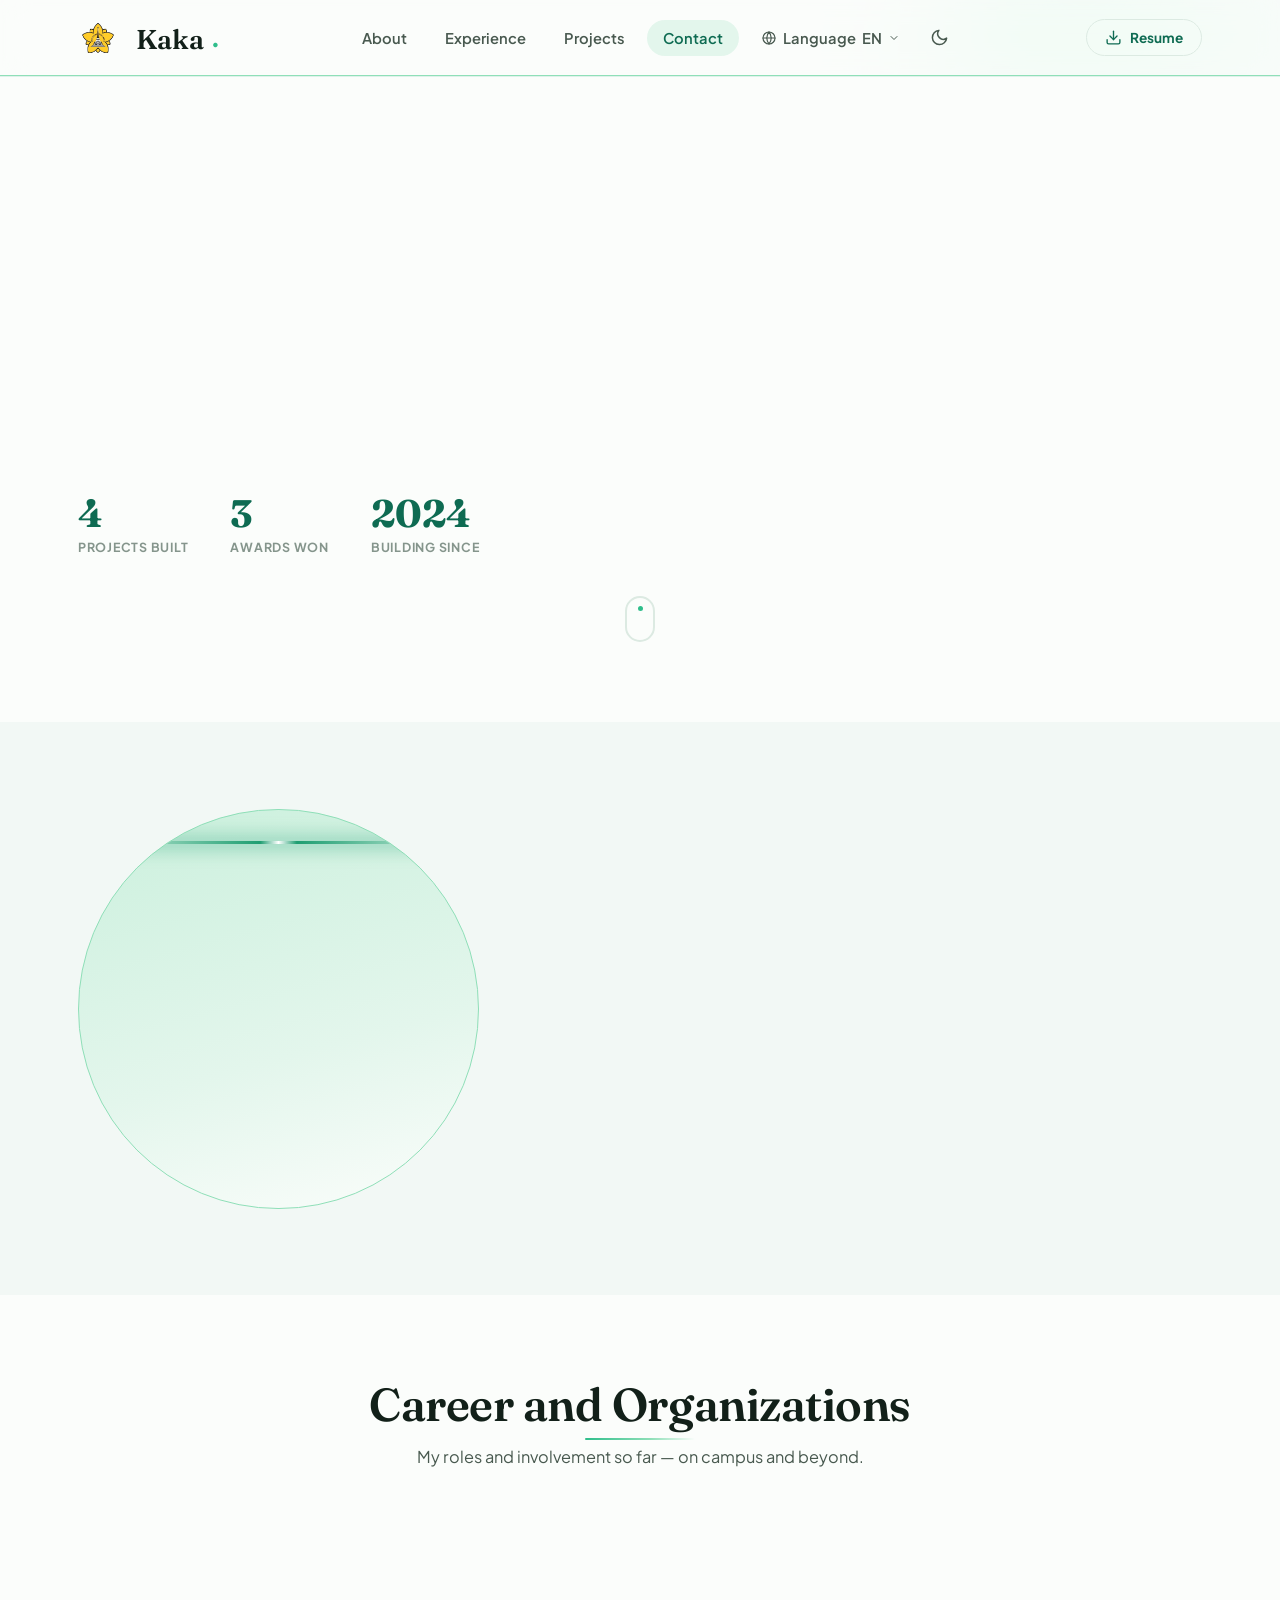
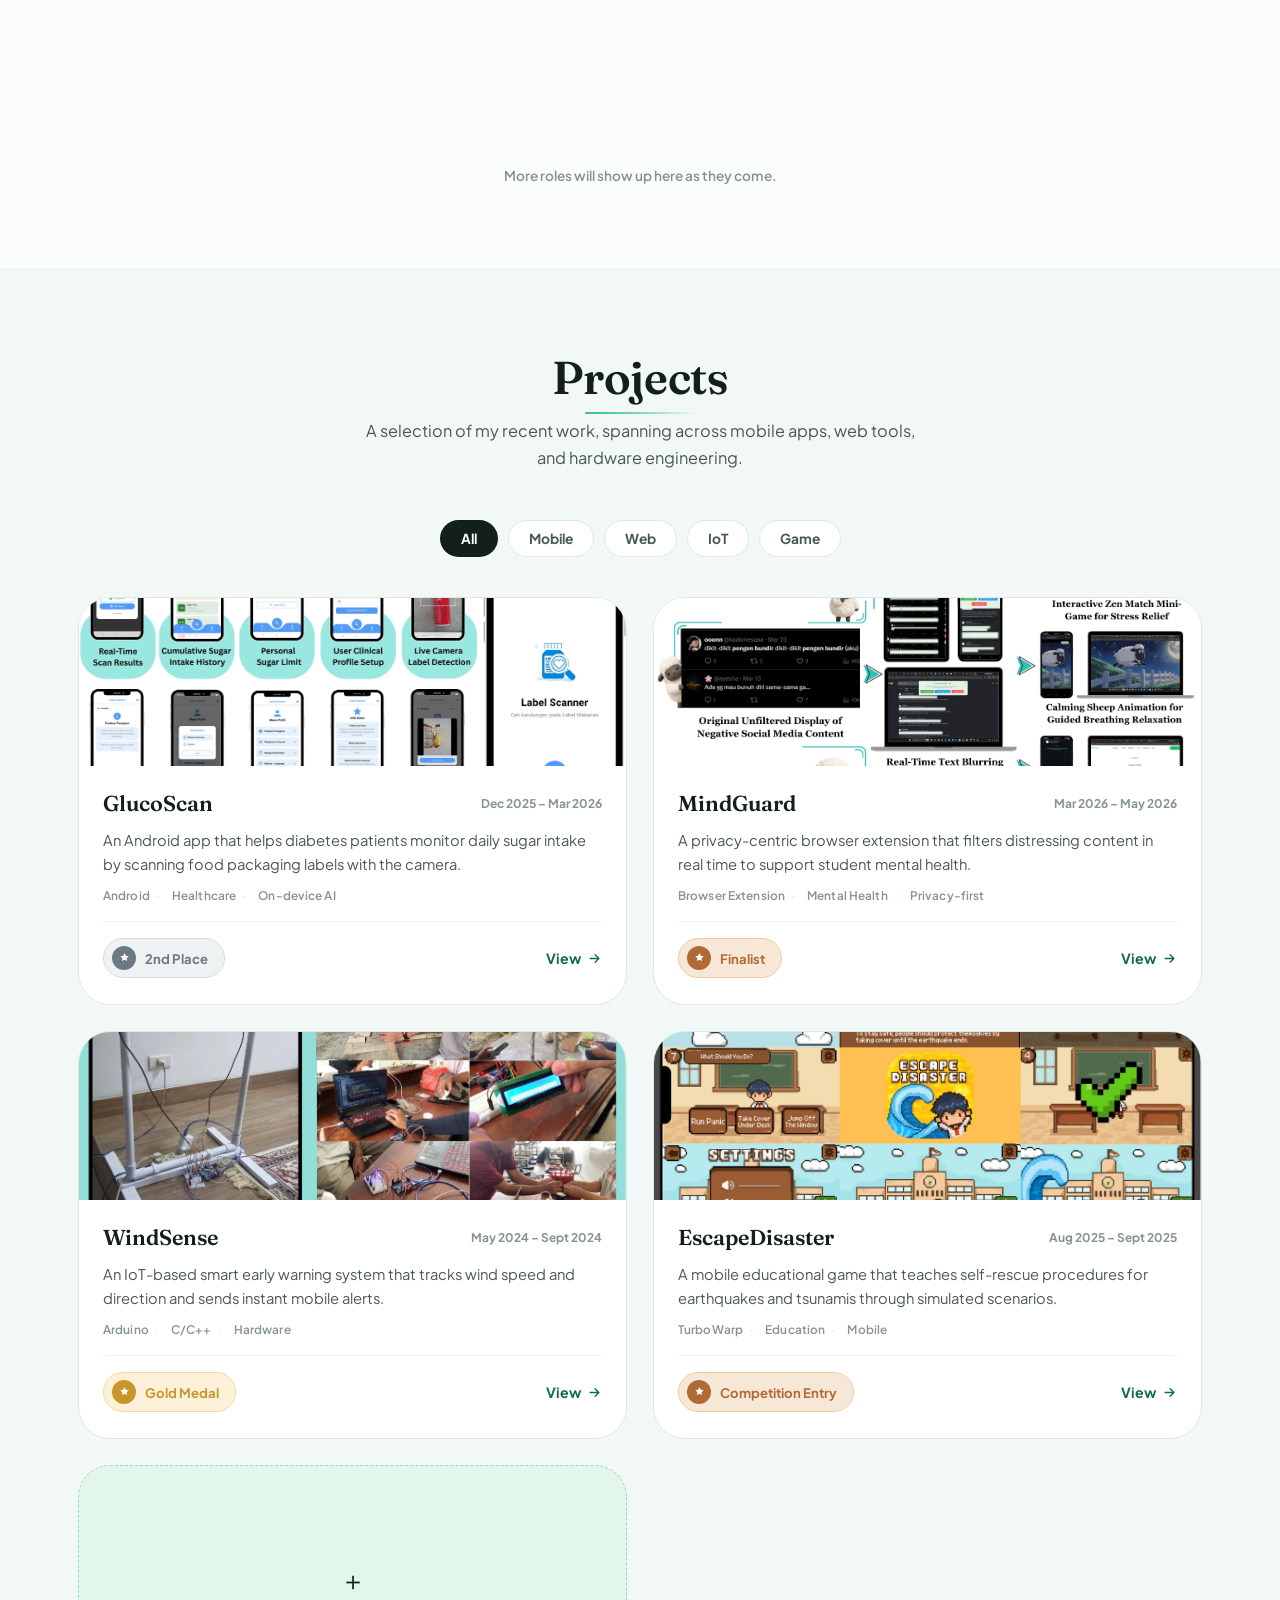
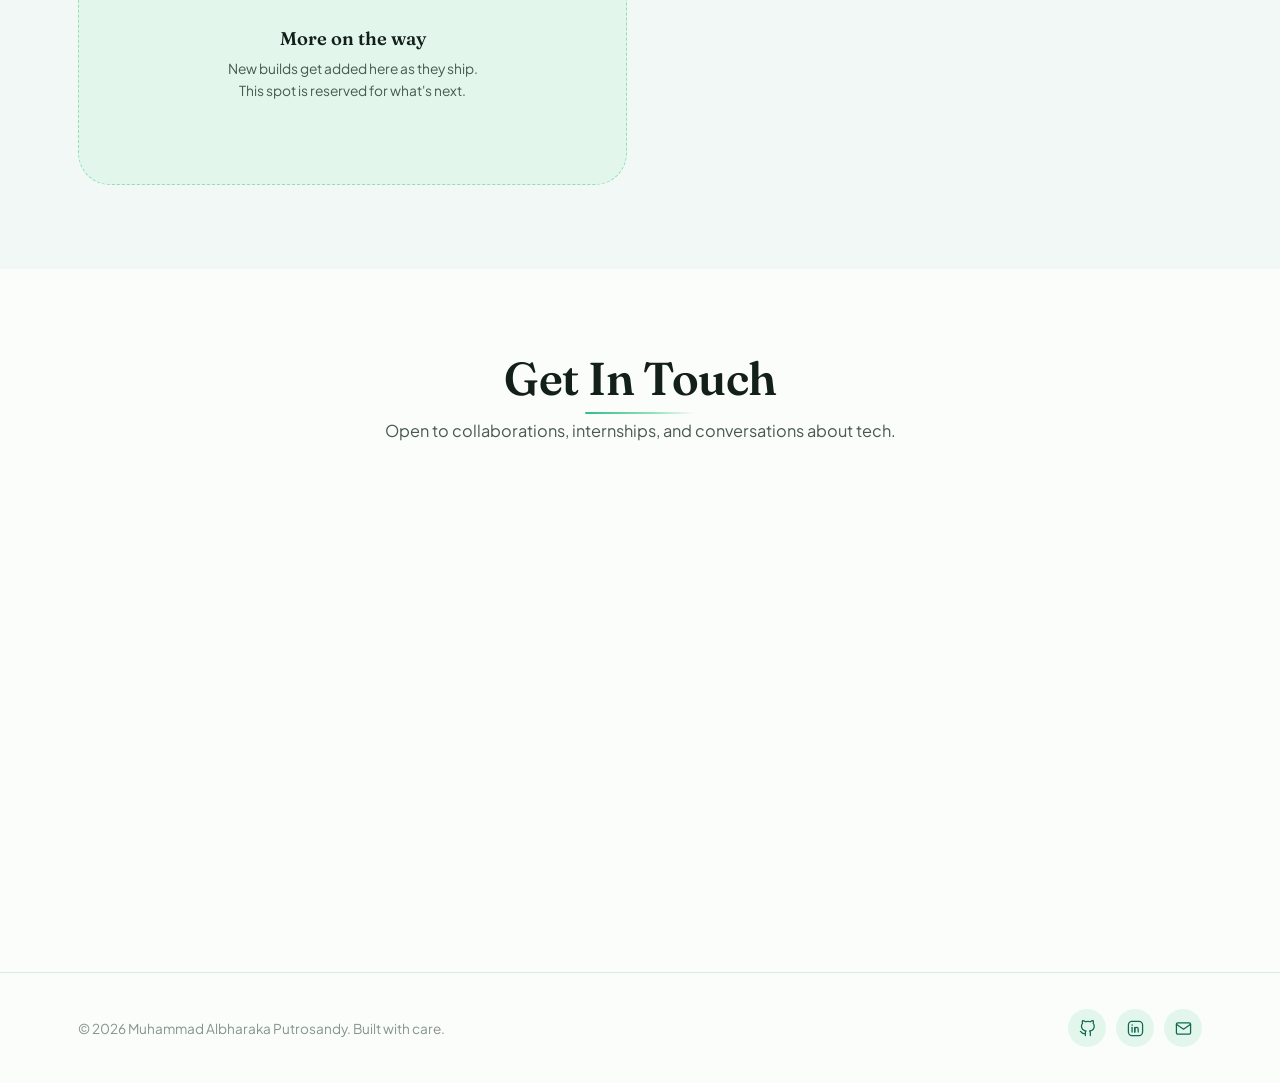
==== index.html @ 5c90602e "fix bug dark mode" ====
<!DOCTYPE html>
<html lang="en" class="no-js">
<head>
<meta charset="UTF-8" />
<meta name="viewport" content="width=device-width, initial-scale=1.0" />
<title>Muhammad Albharaka Putrosandy — Portfolio</title>
<meta name="description" content="Kaka — Computer Science student at Universitas Syiah Kuala building mobile, IoT, and web tools with real-world impact: GlucoScan, MindGuard, WindSense, and EscapeDisaster." />
<meta name="theme-color" content="#1E9E71" />
<script>try{if(localStorage.getItem("kaka-theme")==="dark")document.documentElement.setAttribute("data-theme","dark")}catch(e){}</script>
<script>
/* Preloader gate: runs before first paint. Skips the intro on repeat visits in
   the same tab session (add ?preloader to the URL to force it while testing),
   otherwise locks scrolling until the preloader leaves. */
(function () {
  var d = document.documentElement;
  try {
    if (sessionStorage.getItem("kaka-pl") && !/[?&]preloader/.test(location.search)) {
      d.classList.add("skip-preloader");
      return;
    }
  } catch (e) {}
  d.classList.add("is-loading");
  setTimeout(function () { d.classList.remove("is-loading"); }, 10000); /* failsafe */
})();
</script>
<link rel="icon" href="data:image/svg+xml,%3Csvg xmlns='http://www.w3.org/2000/svg' viewBox='0 0 100 100'%3E%3Crect width='100' height='100' rx='24' fill='%231E9E71'/%3E%3Ctext x='50' y='69' font-size='56' font-family='Georgia,serif' fill='white' text-anchor='middle'%3EK%3C/text%3E%3C/svg%3E" />

<link rel="preconnect" href="https://fonts.googleapis.com" />
<link rel="preconnect" href="https://fonts.gstatic.com" crossorigin />
<link href="https://fonts.googleapis.com/css2?family=Fraunces:ital,opsz,wght@0,9..144,400;0,9..144,500;0,9..144,600;0,9..144,700;1,9..144,400;1,9..144,500&family=Plus+Jakarta+Sans:ital,wght@0,400;0,500;0,600;0,700;0,800;1,500&display=swap" rel="stylesheet" />

<link rel="stylesheet" href="assets/css/style.css?v=7" />
<noscript><style>.preloader { display: none !important; }</style></noscript>
</head>
<body>
<!-- Preloader: hand-drawn envelope. It draws itself, then opens and slides the letter out once the page is ready. -->
<div class="preloader" id="preloader" role="status" aria-label="Loading">
  <div class="pl-bg"></div>
  <div class="pl-stage">
    <svg class="pl-svg" viewBox="0 0 240 216" aria-hidden="true">
      <g class="pl-bob">
        <!-- open flap, sits behind the letter -->
        <g class="pl-flap-open-wrap">
          <path class="pl-flap-open" d="M61 81 L120 33 L180 81.5 Z" />
        </g>

        <!-- the letter that slides out -->
        <g class="pl-letter">
          <path class="pl-paper" d="M77 92 L163 91.5 L164 156 L76 156.5 Z" />
          <rect class="pl-badge" x="84" y="99" width="19" height="19" rx="5" />
          <path class="pl-k" d="M90 103.5 L90.2 113.5 M96.5 103.2 L90.4 109 L96.8 114" />
          <path class="pl-line" d="M109 106 L152 105.4 M109 113 L141 112.6 M84 127 L154 126.4 M84 135 L148 135.6 M84 143 L128 142.6" />
        </g>

        <!-- front of the envelope + fold lines -->
        <path class="pl-front" pathLength="1" style="--t:0s; --d:.85s" d="M61 81 L180 81.5 L179 169 L120 170.5 L60 168.5 Z" />
        <path class="pl-fold" pathLength="1" d="M62 167 L120 112 L178 167" />

        <!-- closed flap, folds away when the envelope opens -->
        <g class="pl-flap-wrap">
          <path class="pl-flap" pathLength="1" style="--t:.35s; --d:.6s" d="M61 81 L120 128 L180 81.5 Z" />
        </g>
      </g>

      <!-- LOADING, drawn letter by letter -->
      <g class="pl-text pl-loading" transform="translate(0 186)">
        <path class="pl-g" pathLength="1" style="--i:0" transform="translate(60 0)"  d="M2 1 L1.5 19 L13 19.5" />
        <path class="pl-g" pathLength="1" style="--i:1" transform="translate(79 0)"  d="M7.5 1 C3 .5 1 5 1.2 10 C1.4 15 3.5 19.5 8 19.2 C12.5 19 13.5 14 13.2 9.5 C13 4.5 11 1.2 7.5 1" />
        <path class="pl-g" pathLength="1" style="--i:2" transform="translate(98 0)"  d="M1 19.5 L7.2 1 L13.5 19.2 M3.6 13 L11 12.6" />
        <path class="pl-g" pathLength="1" style="--i:3" transform="translate(118 0)" d="M2 1 L1.6 19.3 M2 1 C9 .5 13.5 4 13.2 10 C13 16 9 19.6 1.6 19.3" />
        <path class="pl-g" pathLength="1" style="--i:4" transform="translate(137 0)" d="M2 1.2 L1.8 19.4" />
        <path class="pl-g" pathLength="1" style="--i:5" transform="translate(146 0)" d="M1.5 19.5 L2 1 L12.5 19.2 L12.8 .8" />
        <path class="pl-g" pathLength="1" style="--i:6" transform="translate(165 0)" d="M12.5 4 C9 -.5 2 1 1.5 10 C1.2 17 6 20 10 19 C13 18.2 13.2 14 13 11 L7.5 11.5" />
      </g>

      <!-- HELLO! replaces it when the envelope opens -->
      <g class="pl-text pl-hello" transform="translate(0 186)">
        <path class="pl-g" pathLength="1" style="--i:0" transform="translate(70 0)"  d="M2 1 L1.6 19.5 M12.5 .8 L12.8 19.4 M1.8 10 L12.6 9.6" />
        <path class="pl-g" pathLength="1" style="--i:1" transform="translate(89 0)"  d="M12.5 1.2 L2 1.4 L1.8 19.2 L12.8 19.6 M2 10.2 L10 9.8" />
        <path class="pl-g" pathLength="1" style="--i:2" transform="translate(108 0)" d="M2 1 L1.5 19 L13 19.5" />
        <path class="pl-g" pathLength="1" style="--i:3" transform="translate(127 0)" d="M2 1 L1.5 19 L13 19.5" />
        <path class="pl-g" pathLength="1" style="--i:4" transform="translate(146 0)" d="M7.5 1 C3 .5 1 5 1.2 10 C1.4 15 3.5 19.5 8 19.2 C12.5 19 13.5 14 13.2 9.5 C13 4.5 11 1.2 7.5 1" />
        <path class="pl-g" pathLength="1" style="--i:5" transform="translate(165 0)" d="M2 1 L2 13 M2 18.2 L2.1 18.8" />
      </g>
    </svg>
  </div>
  <!-- exit: a mint curtain sweeps up over the screen, then lifts away to reveal the page -->
  <div class="pl-curtain"></div>
</div>

<div class="scroll-progress" id="scrollProgress"></div>
<div class="bg-blobs" aria-hidden="true"><span class="b1"></span><span class="b2"></span><span class="b3"></span></div>

<header class="navbar" id="navbar">
  <div class="container nav-inner">
  <a href="#hero" class="logo"><img src="assets/img/logo-usk.webp" alt="USK logo" class="usk-logo" /><span class="brand-text">Kaka</span><span class="dot">.</span></a>
    <nav class="nav-links" id="navLinks">
      <a href="#about" class="nav-link" data-i18n="nav.about">About</a>
      <a href="#experience" class="nav-link" data-i18n="nav.experience">Experience</a>
      <a href="#projects" class="nav-link" data-i18n="nav.projects">Projects</a>
      <a href="#contact" class="nav-link" data-i18n="nav.contact">Contact</a>
      <div class="nav-tools">
        <div class="lang-switcher" id="langSwitcher">
          <button type="button" class="nav-link lang-trigger" aria-haspopup="true" aria-expanded="false">
            <span class="lang-trigger-left">
              <svg class="lang-globe" viewBox="0 0 24 24" fill="none" stroke="currentColor" stroke-width="1.8" stroke-linecap="round" stroke-linejoin="round"><circle cx="12" cy="12" r="9"/><line x1="3" y1="12" x2="21" y2="12"/><path d="M12 3a14 14 0 0 1 0 18 14 14 0 0 1 0-18z"/></svg>
              <span data-i18n="nav.language">Language</span>
            </span>
            <span class="lang-trigger-right">
              <span class="lang-current-label">EN</span>
              <svg class="lang-caret" viewBox="0 0 24 24" fill="none" stroke="currentColor" stroke-width="2" stroke-linecap="round" stroke-linejoin="round"><polyline points="6,9 12,15 18,9"/></svg>
            </span>
          </button>
          <div class="lang-dropdown" id="langDropdown" role="menu">
            <button type="button" class="lang-option is-active" data-lang="en" role="menuitem"><span class="flag">🇬🇧</span><span>English</span><svg class="check" viewBox="0 0 24 24" fill="none" stroke="currentColor" stroke-width="2.4" stroke-linecap="round" stroke-linejoin="round"><polyline points="20,6 9,17 4,12"/></svg></button>
            <button type="button" class="lang-option" data-lang="id" role="menuitem"><span class="flag">🇮🇩</span><span>Bahasa Indonesia</span><svg class="check" viewBox="0 0 24 24" fill="none" stroke="currentColor" stroke-width="2.4" stroke-linecap="round" stroke-linejoin="round"><polyline points="20,6 9,17 4,12"/></svg></button>
            <button type="button" class="lang-option" data-lang="zh" role="menuitem"><span class="flag">🇨🇳</span><span>中文</span><svg class="check" viewBox="0 0 24 24" fill="none" stroke="currentColor" stroke-width="2.4" stroke-linecap="round" stroke-linejoin="round"><polyline points="20,6 9,17 4,12"/></svg></button>
            <button type="button" class="lang-option" data-lang="tl" role="menuitem"><span class="flag">🇵🇭</span><span>Tagalog</span><svg class="check" viewBox="0 0 24 24" fill="none" stroke="currentColor" stroke-width="2.4" stroke-linecap="round" stroke-linejoin="round"><polyline points="20,6 9,17 4,12"/></svg></button>
          </div>
        </div>
        <button type="button" class="theme-toggle" id="themeToggle" aria-label="Switch to night mode" title="Switch to night mode">
          <svg class="icon-moon" viewBox="0 0 24 24" fill="none" stroke="currentColor" stroke-width="1.9" stroke-linecap="round" stroke-linejoin="round" aria-hidden="true"><path d="M21 12.8A9 9 0 1 1 11.2 3a7 7 0 0 0 9.8 9.8z"/></svg>
          <svg class="icon-sun" viewBox="0 0 24 24" fill="none" stroke="currentColor" stroke-width="1.9" stroke-linecap="round" stroke-linejoin="round" aria-hidden="true"><circle cx="12" cy="12" r="4.2"/><path d="M12 2.6v2.2M12 19.2v2.2M2.6 12h2.2M19.2 12h2.2M5.35 5.35l1.55 1.55M17.1 17.1l1.55 1.55M18.65 5.35 17.1 6.9M6.9 17.1l-1.55 1.55"/></svg>
        </button>
      </div>
      <a href="assets/cv/CV-Muhammad-Albharaka-Putrosandy.pdf" class="btn btn-outline btn-sm nav-resume-mobile" target="_blank" rel="noopener">
        <svg viewBox="0 0 24 24" fill="none" stroke="currentColor" stroke-width="1.9" stroke-linecap="round" stroke-linejoin="round"><path d="M21 15v4a2 2 0 0 1-2 2H5a2 2 0 0 1-2-2v-4"/><polyline points="7,10 12,15 17,10"/><line x1="12" y1="15" x2="12" y2="3"/></svg>
        <span data-i18n="nav.resume">Resume</span>
      </a>
    </nav>
    <div class="nav-actions">
      <a href="assets/cv/CV-Muhammad-Albharaka-Putrosandy.pdf" class="btn btn-outline btn-sm" target="_blank" rel="noopener">
        <svg viewBox="0 0 24 24" fill="none" stroke="currentColor" stroke-width="1.9" stroke-linecap="round" stroke-linejoin="round"><path d="M21 15v4a2 2 0 0 1-2 2H5a2 2 0 0 1-2-2v-4"/><polyline points="7,10 12,15 17,10"/><line x1="12" y1="15" x2="12" y2="3"/></svg>
        <span data-i18n="nav.resume">Resume</span>
      </a>
      <button class="nav-toggle" id="navToggle" aria-label="Toggle menu" aria-expanded="false">
        <span></span><span></span><span></span>
      </button>
    </div>
  </div>
</header>

<main>

  <!-- ============================= HERO ============================= -->
  <section class="hero" id="hero">
    <div class="container hero-inner">
      <div class="hero-text">
        <h1 data-i18n-html="hero.title_html">Hello, I am <span class="highlight">Kaka</span></h1>
        <p class="hero-quote" data-i18n-html="hero.quote_html"><strong>“Every expert was once a beginner.”</strong> This is my journey as a tech developer striving to craft meaningful and impactful digital solutions.</p>
        <div class="hero-actions">
          <a href="#projects" class="btn btn-primary" data-i18n="hero.btnWork">See My Work</a>
          <a href="#contact" class="btn btn-ghost" data-i18n="hero.btnContact">Get in Touch</a>
        </div>
        <div class="hero-stats">
          <div class="stat"><span class="stat-num" id="statProjects" data-count="4">0</span><span class="stat-label" data-i18n="hero.statProjects">Projects Built</span></div>
          <div class="stat"><span class="stat-num" id="statAwards" data-count="3">0</span><span class="stat-label" data-i18n="hero.statAwards">Awards Won</span></div>
          <div class="stat"><span class="stat-num" data-count="2024">0</span><span class="stat-label" data-i18n="hero.statBuilding">Building Since</span></div>
        </div>
      </div>
      <div class="hero-visual">
        <div class="hero-ring" aria-hidden="true"></div>
        <div class="profile-frame scan-frame">
          <img class="scan-image" src="assets/img/main-photo.webp" alt="Portrait of Muhammad Albharaka Putrosandy" loading="eager" />
        </div>
        <div class="hero-badge" data-i18n="hero.badge">🎓&nbsp; CS Student · Universitas Syiah Kuala</div>

        <!--
          One floating stack card. Decorative (aria-hidden) and language
          neutral, so there is nothing here to translate. The chips mirror
          what the project write-ups actually say was used: Vanilla JS
          (MindGuard), Kotlin + Jetpack Compose (GlucoScan), C/C++ on
          Arduino (WindSense).
        -->
        <div class="hero-artifacts" aria-hidden="true">
          <figure class="artifact artifact--stack" data-depth="2.2">
            <span class="artifact-label">Tech Stack</span>
            <div class="artifact-chips">
              <span class="artifact-chip">JavaScript</span>
              <span class="artifact-chip">Kotlin</span>
              <span class="artifact-chip">Compose</span>
              <span class="artifact-chip">C/C++</span>
              <span class="artifact-chip">Arduino</span>
            </div>
          </figure>
        </div>
      </div>
    </div>
    <button class="scroll-cue" id="scrollCueBtn" aria-label="Scroll to About section" onclick="document.getElementById('about').scrollIntoView({behavior:'smooth'})">
      <span></span>
    </button>
  </section>

  <!-- ============================= ABOUT ============================= -->
  <section class="about section-pad" id="about">
    <div class="container about-inner">
      <div class="about-visual">
        <div class="blob-deco" aria-hidden="true"></div>
        <div class="scan-frame">
          <img class="scan-image" src="assets/img/second.webp" alt="Illustration for About section" loading="lazy" />
        </div>
      </div>
      <div class="about-text reveal">
        <h2 class="section-title" style="margin-bottom:22px;" data-i18n="about.title">About Kaka</h2>
        <p class="lead" data-i18n="about.lead">I am a Computer Science student at Universitas Syiah Kuala, driven to develop tools that serve a clear purpose. I thrive on building functional, efficient solutions to tackle real-world challenges. Every expert was once a beginner, and I'm dedicated to continuously learning and engineering technology that creates meaningful impact.</p>
        <div class="about-facts">
          <div class="fact">
            <strong data-i18n="about.factEducation">🎓 Education</strong>
            <span data-i18n="about.factEducationValue">Computer Science, Universitas Syiah Kuala</span>
          </div>
          <div class="fact">
            <strong data-i18n="about.factBased">📍 Based in</strong>
            <span data-i18n="about.factBasedValue">Banda Aceh, Indonesia</span>
          </div>
          <div class="fact">
            <strong data-i18n="about.factFocus">💡 Focus areas</strong>
            <span data-i18n="about.factFocusValue">Mobile Apps · IoT · Human-centered Tech</span>
          </div>
          <div class="fact">
            <strong data-i18n="about.factGpa">📊 GPA</strong>
            <span>3.95 / 4.00</span>
          </div>
        </div>
      </div>
    </div>
  </section>

  <!-- ============================= EXPERIENCE ============================= -->
  <section class="experience section-pad" id="experience">
    <div class="container">
      <div class="section-head" style="text-align:center;">
        <h2 class="section-title center" data-i18n="experience.title">Career and Organizations</h2>
        <p class="section-sub center" data-i18n="experience.subtitle">My roles and involvement so far - on campus and beyond.</p>
      </div>

      <div class="experience-list">
        <div class="experience-row reveal">
          <div class="org-logo" title="BEM MIPA — Social and Humanity Division">
            <img src="assets/img/bem.webp" alt="BEM MIPA logo" width="64" height="64" class="reveal from-left" />
          </div>
          <div class="org-details">
            <div class="org-top">
              <h4><span data-i18n="experience.bemRole">Student Executive Board MIPA</span> <span class="org-div" data-i18n="experience.bemDiv">— Social affair Division</span></h4>
              <span class="pill pill-outline">2025 – Present</span>
            </div>
            <p class="org-org">Universitas Syiah Kuala</p>
          </div>
        </div>
        <div class="experience-row reveal">
          <div class="org-logo" title="Informatics Student Association">
            <img src="assets/img/himpunan-infor.webp" alt="Informatics Student Association logo" width="48" height="48" class="reveal from-left" />
          </div>
          <div class="org-details">
            <div class="org-top">
              <h4><span data-i18n="experience.himaRole">Informatics Student Association</span> <span class="org-div" data-i18n="experience.himaDiv">— Member</span></h4>
              <span class="pill pill-outline">2026 – Present</span>
            </div>
            <p class="org-org">Universitas Syiah Kuala</p>
          </div>
        </div>
      </div>

      <p class="experience-note" data-i18n="experience.note">More roles will show up here as they come.</p>

      <!--
        Add another role by duplicating the block below inside .experience-list:

        <div class="experience-row reveal">
          <div class="org-logo" title="Add organization logo here">
            <svg viewBox="0 0 24 24" fill="none" stroke="currentColor" stroke-width="1.6" stroke-linecap="round" stroke-linejoin="round"><path d="M3 21h18M5 21V7l7-4 7 4v14M9 9h1M9 13h1M14 9h1M14 13h1"/></svg>
          </div>
          <div class="org-details">
            <div class="org-top">
              <h4>Org Name <span class="org-div">— Role / Division</span></h4>
              <span class="pill pill-outline">Month Year – Month Year</span>
            </div>
            <p class="org-org">Company / Institution</p>
          </div>
        </div>
      -->
    </div>
  </section>

  <!-- ============================= PROJECTS ============================= -->
  <section class="projects section-pad" id="projects">
    <div class="container">
      <div class="section-head" style="text-align:center;">
        <h2 class="section-title center" data-i18n="projects.title">Projects</h2>
        <p class="section-sub center" data-i18n="projects.subtitle">A selection of my recent work, spanning across mobile apps, web tools, and hardware engineering.</p>
      </div>

      <div class="project-filters" id="projectFilters"></div>
      <div class="project-grid" id="projectGrid">
        <!-- rendered by assets/js/main.js using assets/js/projects-data.js -->
      </div>
    </div>
  </section>

  <!-- ============================= CONTACT ============================= -->
  <section class="contact section-pad" id="contact">
    <div class="container contact-inner">
      <div class="section-head" style="text-align:center;">
        <h2 class="section-title center" data-i18n="contact.title">Get In Touch</h2>
        <p class="section-sub center" data-i18n="contact.subtitle">Open to collaborations, internships, and conversations about tech.</p>
      </div>

      <div class="contact-grid">
        <div class="contact-card contact-card--email">
          <span class="contact-icon">
            <svg viewBox="0 0 24 24" fill="none" stroke="currentColor" stroke-width="1.8" stroke-linecap="round" stroke-linejoin="round"><path d="M4 4h16c1.1 0 2 .9 2 2v12c0 1.1-.9 2-2 2H4c-1.1 0-2-.9-2-2V6c0-1.1.9-2 2-2z"/><polyline points="22,6 12,13 2,6"/></svg>
          </span>
          <strong data-i18n="contact.emailLabel">Email</strong>
          <span>m.kakasandy@gmail.com</span>
          <div class="contact-card-actions">
            <a href="mailto:m.kakasandy@gmail.com" class="mini-link" data-i18n="contact.send">Send</a>
            <button type="button" class="copy-chip" data-copy="m.kakasandy@gmail.com" data-i18n="contact.copy">Copy</button>
          </div>
        </div>

        <a class="contact-card" href="https://linkedin.com/in/muhammad-albharaka-putrosandy" target="_blank" rel="noopener">
          <span class="contact-icon">
            <svg viewBox="0 0 24 24" fill="none">
              <rect x="2" y="2" width="20" height="20" rx="5" stroke="currentColor" stroke-width="1.8"/>
              <circle cx="7.2" cy="7" r="1.15" fill="currentColor"/>
              <line x1="7.2" y1="10.3" x2="7.2" y2="17" stroke="currentColor" stroke-width="1.8" stroke-linecap="round"/>
              <path d="M11 17v-4.3c0-1.5 1-2.4 2.4-2.4s2.4.9 2.4 2.4V17" stroke="currentColor" stroke-width="1.8" stroke-linecap="round"/>
              <line x1="11" y1="10.3" x2="11" y2="17" stroke="currentColor" stroke-width="1.8" stroke-linecap="round"/>
            </svg>
          </span>
          <strong data-i18n="contact.linkedinLabel">LinkedIn</strong>
          <span>muhammad-albharaka-putrosandy</span>
        </a>

        <a class="contact-card" href="https://github.com/K2Sandy" target="_blank" rel="noopener">
          <span class="contact-icon">
            <svg viewBox="0 0 24 24" fill="none" stroke="currentColor" stroke-width="1.8" stroke-linecap="round" stroke-linejoin="round"><path d="M9 19c-5 1.5-5-2.5-7-3m14 6v-3.87a3.37 3.37 0 0 0-.94-2.61c3.14-.35 6.44-1.54 6.44-7A5.44 5.44 0 0 0 20 4.77 5.07 5.07 0 0 0 19.91 1S18.73.65 16 2.48a13.38 13.38 0 0 0-7 0C6.27.65 5.09 1 5.09 1A5.07 5.07 0 0 0 5 4.77a5.44 5.44 0 0 0-1.5 3.78c0 5.42 3.3 6.61 6.44 7A3.37 3.37 0 0 0 9 18.13V22"/></svg>
          </span>
          <strong data-i18n="contact.githubLabel">GitHub</strong>
          <span>github.com/K2Sandy</span>
        </a>

        <a class="contact-card" href="https://wa.me/628116812397" target="_blank" rel="noopener">
          <span class="contact-icon">
            <svg viewBox="0 0 24 24" fill="none" stroke="currentColor" stroke-width="1.8" stroke-linecap="round" stroke-linejoin="round"><path d="M22 16.92v3a2 2 0 0 1-2.18 2 19.79 19.79 0 0 1-8.63-3.07 19.5 19.5 0 0 1-6-6 19.79 19.79 0 0 1-3.07-8.67A2 2 0 0 1 4.11 2h3a2 2 0 0 1 2 1.72c.13.96.36 1.9.7 2.81a2 2 0 0 1-.45 2.11L8.09 9.91a16 16 0 0 0 6 6l1.27-1.27a2 2 0 0 1 2.11-.45c.91.34 1.85.57 2.81.7A2 2 0 0 1 22 16.92z"/></svg>
          </span>
          <strong data-i18n="contact.whatsappLabel">WhatsApp</strong>
          <span>+62 811 6812 397</span>
        </a>
      </div>

      <div class="cv-cta reveal">
        <div class="cv-cta-text">
          <h3 data-i18n="contact.cvTitle">Want the full picture?</h3>
          <p data-i18n="contact.cvText">Download my CV for education, skills, and a complete project history.</p>
        </div>
        <a href="assets/cv/CV-Muhammad-Albharaka-Putrosandy.pdf" class="btn btn-primary btn-lg" target="_blank" rel="noopener">
          <svg viewBox="0 0 24 24" fill="none" stroke="currentColor" stroke-width="1.9" stroke-linecap="round" stroke-linejoin="round"><path d="M21 15v4a2 2 0 0 1-2 2H5a2 2 0 0 1-2-2v-4"/><polyline points="7,10 12,15 17,10"/><line x1="12" y1="15" x2="12" y2="3"/></svg>
          <span data-i18n="contact.downloadCv">Download CV</span>
        </a>
      </div>
    </div>
  </section>

</main>

<footer class="site-footer">
  <div class="container footer-inner">
    <p>© <span id="year">2026</span> Muhammad Albharaka Putrosandy. <span data-i18n="footer.builtWith">Built with care.</span></p>
    <div class="footer-links">
      <a href="https://github.com/K2Sandy" target="_blank" rel="noopener" aria-label="GitHub">
        <svg viewBox="0 0 24 24" fill="none" stroke="currentColor" stroke-width="1.8" stroke-linecap="round" stroke-linejoin="round"><path d="M9 19c-5 1.5-5-2.5-7-3m14 6v-3.87a3.37 3.37 0 0 0-.94-2.61c3.14-.35 6.44-1.54 6.44-7A5.44 5.44 0 0 0 20 4.77 5.07 5.07 0 0 0 19.91 1S18.73.65 16 2.48a13.38 13.38 0 0 0-7 0C6.27.65 5.09 1 5.09 1A5.07 5.07 0 0 0 5 4.77a5.44 5.44 0 0 0-1.5 3.78c0 5.42 3.3 6.61 6.44 7A3.37 3.37 0 0 0 9 18.13V22"/></svg>
      </a>
      <a href="https://linkedin.com/in/muhammad-albharaka-putrosandy" target="_blank" rel="noopener" aria-label="LinkedIn">
        <svg viewBox="0 0 24 24" fill="none">
          <rect x="2" y="2" width="20" height="20" rx="5" stroke="currentColor" stroke-width="1.8"/>
          <circle cx="7.2" cy="7" r="1.15" fill="currentColor"/>
          <line x1="7.2" y1="10.3" x2="7.2" y2="17" stroke="currentColor" stroke-width="1.8" stroke-linecap="round"/>
          <path d="M11 17v-4.3c0-1.5 1-2.4 2.4-2.4s2.4.9 2.4 2.4V17" stroke="currentColor" stroke-width="1.8" stroke-linecap="round"/>
          <line x1="11" y1="10.3" x2="11" y2="17" stroke="currentColor" stroke-width="1.8" stroke-linecap="round"/>
        </svg>
      </a>
      <a href="mailto:m.kakasandy@gmail.com" aria-label="Email">
        <svg viewBox="0 0 24 24" fill="none" stroke="currentColor" stroke-width="1.8" stroke-linecap="round" stroke-linejoin="round"><path d="M4 4h16c1.1 0 2 .9 2 2v12c0 1.1-.9 2-2 2H4c-1.1 0-2-.9-2-2V6c0-1.1.9-2 2-2z"/><polyline points="22,6 12,13 2,6"/></svg>
      </a>
    </div>
  </div>
</footer>

<button class="back-to-top" id="backToTop" aria-label="Back to top">
  <svg viewBox="0 0 24 24" fill="none" stroke="currentColor" stroke-width="2.2" stroke-linecap="round" stroke-linejoin="round"><line x1="12" y1="19" x2="12" y2="5"/><polyline points="5,12 12,5 19,12"/></svg>
</button>

<script src="assets/js/projects-data.js?v=2"></script>
<script src="assets/js/i18n.js?v=3"></script>
<script src="assets/js/main.js?v=6"></script>
</body>
</html>
---- assets/css/style.css ----
/* =========================================================================
   KAKA — PORTFOLIO
   Design system: "Scan" — a nod to the label/content-scanning theme that
   runs through Kaka's own projects (GlucoScan, MindGuard). A thin light
   sweep animates through circular frames and card headers as the one
   signature motif; everything else stays quiet and disciplined.
   ========================================================================= */

/* ---------- Tokens ---------- */
:root {
  /* Color */
  --paper: #FBFDFB;
  --paper-dim: #F2F8F5;
  --mint-mist: #E3F6EC;
  --mint-100: #CBF0DD;
  --mint-300: #8FDFB8;
  --mint-500: #2FBE8B;
  --mint-600: #1E9E71;
  --teal-deep: #0E6B52;
  --teal-deep-2: var(--mint-600);
  --marquee-contrast: rgba(255,255,250,0.06);
  --ink: #122019;
  --ink-soft: #48594F;
  --ink-faint: #85958C;
  --line: #DCEAE2;
  --line-soft: #EAF3EE;
  --white: #FFFFFF;

  --gold: #C8952B;
  --gold-bg: #FCF1D8;
  --gold-border: #EFD9A0;
  --silver: #6B7A82;
  --silver-bg: #EEF2F3;
  --silver-border: #D3DBDE;
  --bronze: #B06A34;
  --bronze-bg: #F7E7D6;
  --bronze-border: #EBCBA4;

  /* Type */
  --font-display: 'Fraunces', Georgia, 'Times New Roman', serif;
  --font-body: 'Plus Jakarta Sans', -apple-system, BlinkMacSystemFont, 'Segoe UI', sans-serif;
  /* system monospace only — the code artifacts must not cost a font request */
  --font-mono: ui-monospace, SFMono-Regular, 'SF Mono', Menlo, Consolas, 'Liberation Mono', monospace;

  /* Shape */
  --radius-sm: 10px;
  --radius-md: 20px;
  --radius-lg: 32px;
  --radius-full: 999px;
  /* Nesting ladder: an inner corner always steps DOWN from its container
     (card 32 -> media 20). A square corner inside a rounded parent is the
     one thing this system never does. */
  --radius-media: 20px;

  /* Surface ladder: alternating bands carry the section rhythm, so the
     page reads as zones rather than one flat sheet. */
  --surface-0: var(--paper);
  --surface-1: var(--paper-dim);

  /* Shadow */
  --shadow-sm: 0 2px 10px rgba(18, 32, 25, 0.06);
  --shadow-md: 0 10px 28px rgba(18, 32, 25, 0.09);
  --shadow-lg: 0 24px 56px rgba(18, 32, 25, 0.14);

  /* Role tokens: let the night theme change meaning without touching every rule.
     --white is "card surface"; --on-accent is "text/icons sitting on a green or colored fill". */
  --on-accent: #FFFFFF;
  --accent-text: var(--teal-deep);   /* green text on a surface */
  --inverse-bg: var(--ink);          /* active filter chip, toast */
  --inverse-text: #FFFFFF;
  --navbar-bg: rgba(251, 253, 251, 0.7);
  --sheen: rgba(255, 255, 255, 0.75);

  /* Motion */
  --ease: cubic-bezier(.22, .68, .1, 1);
  --dur-sm: .25s;
  --dur-md: .5s;

  --nav-h: 76px;
}

/* ---------- Night mode (green, never grey) ----------
   Light is the default. Dark only turns on when data-theme="dark" is set on <html>
   (by the toggle in the navbar; the choice is saved in localStorage as "kaka-theme"). */
:root[data-theme="dark"] {
  color-scheme: dark;

  --paper: #0A1410;
  --paper-dim: #0E1B15;
  --mint-mist: #13271E;
  --mint-100: #173626;
  --mint-300: #2B5F48;
  /* --mint-500 / --mint-600 / --teal-deep stay: they are the brand greens */
  --ink: #E4F1EA;
  --ink-soft: #A7BDB1;
  --ink-faint: #7A9084;
  --line: #20382C;
  --line-soft: #172A20;
  --white: #112119;                  /* card surface */

  --gold: #E3B04B;
  --gold-bg: rgba(227, 176, 75, 0.14);
  --gold-border: rgba(227, 176, 75, 0.38);
  --silver: #9FB0B8;
  --silver-bg: rgba(159, 176, 184, 0.12);
  --silver-border: rgba(159, 176, 184, 0.3);
  --bronze: #D9935B;
  --bronze-bg: rgba(217, 147, 91, 0.14);
  --bronze-border: rgba(217, 147, 91, 0.38);

  --shadow-sm: 0 2px 10px rgba(0, 0, 0, 0.35);
  --shadow-md: 0 10px 28px rgba(0, 0, 0, 0.42);
  --shadow-lg: 0 24px 56px rgba(0, 0, 0, 0.55);

  --accent-text: #6FE3B1;            /* bright mint for green text on dark */
  --inverse-bg: var(--mint-600);
  --inverse-text: #FFFFFF;
  --navbar-bg: rgba(10, 20, 16, 0.72);
  --sheen: rgba(255, 255, 255, 0.05);
}

/* ---------- Reset ---------- */
* , *::before, *::after { box-sizing: border-box; }
html { scroll-behavior: smooth; }
body {
  margin: 0;
  font-family: var(--font-body);
  background: var(--paper);
  color: var(--ink);
  -webkit-font-smoothing: antialiased;
  overflow-x: hidden;
}
img, svg { display: block; max-width: 100%; }
a { color: inherit; text-decoration: none; }
ul { list-style: none; margin: 0; padding: 0; }
h1, h2, h3, h4, p, figure { margin: 0; }
button { font-family: inherit; cursor: pointer; }
input, select, textarea { font-family: inherit; }

::selection { background: var(--mint-300); color: var(--ink); }

:focus-visible {
  outline: 2.5px solid var(--mint-600);
  outline-offset: 3px;
  border-radius: 4px;
}

/* no-JS safety net: never leave content permanently invisible */
.no-js .reveal,
.no-js .reveal-stagger,
.no-js .reveal-stagger > * {
  opacity: 1 !important;
  transform: none !important;
}

@media (prefers-reduced-motion: reduce) {
  html { scroll-behavior: auto; }
  *, *::before, *::after {
    animation-duration: .001ms !important;
    animation-iteration-count: 1 !important;
    transition-duration: .001ms !important;
    scroll-behavior: auto !important;
  }
}

/* ---------- Layout helpers ---------- */
.container {
  width: 100%;
  max-width: 1180px;
  margin-inline: auto;
  padding-inline: 28px;
}
main { display: block; }
section { position: relative; }
section + section { border-top: 1px solid var(--line); }

/* ---------- Surface rhythm (homepage) ----------
   hero(0) -> about(1) -> experience(0) -> projects(1) -> contact(0): every
   adjacent pair differs in value, so the hairline rule above is redundant
   here and the value change does the work instead. Project detail pages
   are untouched and keep their hairlines. */
.hero, .experience, .contact { background: var(--surface-0); }
.about, .projects { background: var(--surface-1); }
.about, .experience, .projects, .contact { border-top-color: transparent; }

.section-pad { padding-block: clamp(48px, 7vw, 84px); }

.center { text-align: center; }
.mx-auto { margin-inline: auto; }

.section-eyebrow {
  display: inline-flex;
  align-items: center;
  gap: 8px;
  font-size: 0.78rem;
  font-weight: 700;
  letter-spacing: 0.14em;
  text-transform: uppercase;
  color: var(--accent-text);
  margin-bottom: 14px;
}
.section-eyebrow::before {
  content: '';
  width: 7px;
  height: 7px;
  border-radius: 50%;
  background: var(--mint-500);
  box-shadow: 0 0 0 4px var(--mint-mist);
}
.section-eyebrow.center { justify-content: center; }

h2.section-title {
  font-family: var(--font-display);
  font-weight: 600;
  font-size: clamp(2rem, 3.6vw, 2.9rem);
  letter-spacing: -0.01em;
  line-height: 1.1;
  color: var(--min);
}
.section-sub {
  max-width: 560px;
  margin-top: 14px;
  color: var(--ink-soft);
  font-size: 1.02rem;
  line-height: 1.65;
}
.section-sub.center { margin-inline: auto; }
.section-head { margin-bottom: 48px; }

/* ---------- Buttons ---------- */
.btn {
  display: inline-flex;
  align-items: center;
  justify-content: center;
  gap: 8px;
  padding: 13px 26px;
  border-radius: var(--radius-full);
  font-weight: 700;
  font-size: 0.95rem;
  border: 1.5px solid transparent;
  transition: transform var(--dur-sm) var(--ease), box-shadow var(--dur-sm) var(--ease), background var(--dur-sm) var(--ease), border-color var(--dur-sm) var(--ease), color var(--dur-sm) var(--ease);
  white-space: nowrap;
}
.btn svg { width: 17px; height: 17px; flex-shrink: 0; }
.btn-primary {
  background: linear-gradient(135deg, var(--mint-500), var(--mint-600));
  color: var(--on-accent);
  box-shadow: 0 10px 24px -8px rgba(30, 158, 113, 0.55);
}
.btn-primary:hover { transform: translateY(-2px); box-shadow: 0 14px 28px -8px rgba(30, 158, 113, 0.65); }
.btn-outline {
  background: transparent;
  color: var(--accent-text);
  border-color: var(--line);
}
.btn-outline:hover { border-color: var(--mint-500); background: var(--mint-mist); }
.btn-ghost {
  background: var(--mint-mist);
  color: var(--accent-text);
}
.btn-ghost:hover { background: var(--mint-100); transform: translateY(-2px); }
.btn-lg { padding: 16px 34px; font-size: 1.02rem; }
.btn-sm { padding: 9px 18px; font-size: 0.85rem; }
.btn-block { width: 100%; }

/* ---------- Decorative background blobs ---------- */
.bg-blobs {
  position: fixed;
  inset: 0;
  z-index: -1;
  overflow: hidden;
  pointer-events: none;
}
.bg-blobs span {
  position: absolute;
  border-radius: 50%;
  filter: blur(60px);
  opacity: 0.55;
  background: radial-gradient(circle at 30% 30%, var(--mint-100), transparent 70%);
}
.bg-blobs .b1 { width: 520px; height: 520px; top: -180px; right: -160px; }
.bg-blobs .b2 { width: 420px; height: 420px; top: 55vh; left: -200px; background: radial-gradient(circle at 30% 30%, var(--mint-mist), transparent 70%); }
.bg-blobs .b3 { width: 380px; height: 380px; bottom: -160px; right: 8vw; opacity: 0.4; }

/* ---------- Scroll progress bar ---------- */
.scroll-progress {
  position: fixed;
  top: 0; left: 0;
  height: 3px;
  width: 0%;
  background: linear-gradient(90deg, var(--mint-500), var(--teal-deep));
  z-index: 1000;
  transition: width .12s linear;
}

/* ---------- Navbar ---------- */
.navbar {
  position: sticky;
  top: 0;
  z-index: 900;
  height: var(--nav-h);
  display: flex;
  align-items: center;
  background: var(--navbar-bg);
  backdrop-filter: blur(14px) saturate(160%);
  -webkit-backdrop-filter: blur(14px) saturate(160%);
  border-bottom: 1px solid var(--mint-300);
  box-shadow: 0 1px 0 rgba(30, 158, 113, 0.12);
  transition: border-color var(--dur-sm) var(--ease), box-shadow var(--dur-sm) var(--ease), background var(--dur-sm) var(--ease);
}
.navbar.is-scrolled {
  border-bottom-color: var(--line);
  box-shadow: 0 4px 24px rgba(18,32,25,0.05);
}
.nav-inner {
  display: flex;
  align-items: center;
  justify-content: space-between;
  gap: 24px;
}
.logo {
  font-family: var(--font-display);
  font-size: 1.7rem;
  font-weight: 600;
  color: var(--ink);
  display: inline-flex;
  align-items: center;
  gap: 8px;
}
.logo .brand-text { display: inline-block; transform: translateY(2px); line-height: 1; }
.logo .dot { color: var(--mint-500); font-size: 1.6rem; line-height: 0; }
.logo .usk-logo { width: 40px; height: 40px; margin-right: 10px; border-radius: 50%; object-fit: cover; background-color: transparent; box-shadow: none; display: inline-block; vertical-align: middle; }
.usk-logo-right { display: none; }
.nav-links {
  display: flex;
  align-items: center;
  gap: 6px;
}
.nav-link {
  position: relative;
  padding: 9px 16px;
  border-radius: var(--radius-full);
  font-size: 0.92rem;
  font-weight: 600;
  color: var(--ink-soft);
  transition: color var(--dur-sm) var(--ease), background var(--dur-sm) var(--ease);
}
.nav-link:hover { color: var(--accent-text); background: var(--mint-mist); }
.nav-link.is-active { color: var(--accent-text); background: var(--mint-mist); }
.nav-actions { display: flex; align-items: center; gap: 10px; }

.nav-toggle {
  display: none;
  flex-direction: column;
  justify-content: center;
  gap: 5px;
  width: 40px;
  height: 40px;
  border: none;
  background: var(--mint-mist);
  border-radius: var(--radius-full);
}
.nav-toggle span {
  display: block;
  width: 16px;
  height: 2px;
  margin-inline: auto;
  background: var(--ink);
  border-radius: 2px;
  transition: transform var(--dur-sm) var(--ease), opacity var(--dur-sm) var(--ease);
}
.nav-toggle.is-open span:nth-child(1) { transform: translateY(7px) rotate(45deg); }
.nav-toggle.is-open span:nth-child(2) { opacity: 0; }
.nav-toggle.is-open span:nth-child(3) { transform: translateY(-7px) rotate(-45deg); }

/* ---------- Language switcher ---------- */
.lang-switcher { position: relative; }
.lang-trigger {
  display: inline-flex;
  align-items: center;
  gap: 6px;
  background: none;
  border: none;
  cursor: pointer;
}
.lang-trigger svg.lang-globe { width: 16px; height: 16px; }
.lang-trigger .lang-caret { width: 12px; height: 12px; transition: transform var(--dur-sm) var(--ease); }
.lang-switcher.is-open .lang-trigger .lang-caret { transform: rotate(180deg); }
.lang-trigger-left, .lang-trigger-right {
  display: inline-flex;
  align-items: center;
  gap: 6px;
}
.lang-trigger-right { margin-left: auto; }

.lang-dropdown {
  position: absolute;
  top: calc(100% + 8px);
  right: 0;
  min-width: 190px;
  background: var(--white);
  border: 1px solid var(--line);
  border-radius: var(--radius-md);
  box-shadow: var(--shadow-lg);
  padding: 6px;
  display: flex;
  flex-direction: column;
  gap: 2px;
  opacity: 0;
  visibility: hidden;
  transform: translateY(-8px);
  transition: opacity var(--dur-sm) var(--ease), transform var(--dur-sm) var(--ease), visibility var(--dur-sm);
  z-index: 950;
}
.lang-switcher.is-open .lang-dropdown {
  opacity: 1;
  visibility: visible;
  transform: translateY(0);
}
.lang-option {
  display: flex;
  align-items: center;
  gap: 10px;
  width: 100%;
  padding: 9px 12px;
  border: none;
  background: none;
  border-radius: var(--radius-sm);
  font-size: 0.88rem;
  font-weight: 600;
  color: var(--ink-soft);
  text-align: left;
  cursor: pointer;
  transition: background var(--dur-sm) var(--ease), color var(--dur-sm) var(--ease);
}
.lang-option:hover { background: var(--mint-mist); color: var(--accent-text); }
.lang-option.is-active { background: var(--mint-mist); color: var(--accent-text); font-weight: 800; }
.lang-option .flag { font-size: 1.05rem; line-height: 1; }
.lang-option .check { margin-left: auto; width: 15px; height: 15px; color: var(--mint-600); opacity: 0; }
.lang-option.is-active .check { opacity: 1; }

@media (max-width: 760px) {
  .lang-switcher { width: 100%; }
  .lang-trigger { width: 100%; justify-content: space-between; padding: 12px 14px; }
  .lang-dropdown {
    position: static;
    box-shadow: none;
    border: none;
    padding: 0 0 0 14px;
    opacity: 1;
    visibility: visible;
    transform: none;
    display: none;
  }
  .lang-switcher.is-open .lang-dropdown { display: flex; }
}

.nav-resume-mobile { display: none; }

/* ---------- Back link (project pages) ---------- */
.back-link {
  display: inline-flex;
  align-items: center;
  gap: 8px;
  font-weight: 700;
  font-size: 0.9rem;
  color: var(--accent-text);
  padding: 8px 6px;
  transition: gap var(--dur-sm) var(--ease);
}
.back-link svg { width: 16px; height: 16px; transition: transform var(--dur-sm) var(--ease); }
.back-link:hover svg { transform: translateX(-3px); }

/* ---------- Scan frame (signature motif) ---------- */
.scan-frame {
  position: relative;
  border-radius: 50%;
  overflow: hidden;
  background: linear-gradient(165deg, var(--mint-100), var(--mint-mist) 60%, var(--paper));
  border: 1.5px solid var(--mint-300);
  isolation: isolate;
}
.scan-image {
  display: block;
  width: 100%;
  height: 100%;
  object-fit: cover;
  border-radius: inherit;
}
.about-visual .scan-frame .scan-image {
  object-fit: contain;
}
.scan-frame::after {
  content: '';
  position: absolute;
  left: 4%; right: 4%;
  height: 3px;
  top: 8%;
  border-radius: 3px;
  background: linear-gradient(90deg, transparent, var(--mint-600) 45%, var(--on-accent) 50%, var(--mint-600) 55%, transparent);
  box-shadow: 0 0 18px 3px rgba(30, 158, 113, 0.55);
  animation: scanSweep 4.4s var(--ease) infinite;
  z-index: 2;
}
@keyframes scanSweep {
  0%   { top: 8%;  opacity: 0; }
  10%  { opacity: 1; }
  48%  { top: 90%; opacity: 1; }
  58%  { opacity: 0; }
  100% { top: 90%; opacity: 0; }
}

.photo-placeholder {
  display: flex;
  flex-direction: column;
  align-items: center;
  justify-content: center;
  gap: 12px;
  text-align: center;
  color: var(--accent-text);
  padding: 30px;
}
.photo-placeholder svg { width: 48px; height: 48px; opacity: 0.65; }
.photo-placeholder span { font-size: 0.88rem; font-weight: 700; opacity: 0.78; max-width: 220px; line-height: 1.4; }
.photo-placeholder small { font-size: .75rem; color: var(--ink-faint); font-weight: 600; }

.photo-placeholder.dashed {
  border: 1.5px dashed var(--mint-300);
  background: var(--mint-mist);
  border-radius: var(--radius-md);
}

/* ---------- Reveal-on-scroll ---------- */
.reveal {
  opacity: 0;
  transform: translateY(34px);
  transition: opacity 1.5s var(--ease), transform 1.5s var(--ease);
}
.reveal.is-visible { opacity: 1; transform: translateY(0); }
.reveal.from-left { transform: translateX(-36px); }
.reveal.from-left.is-visible { transform: translateX(0); }
.reveal.from-right { transform: translateX(36px); }
.reveal.from-right.is-visible { transform: translateX(0); }
.reveal.scale { transform: translateY(12px) scale(.96); }
.reveal.scale.is-visible { transform: translateY(0) scale(1); }
.reveal-stagger > * {
  opacity: 0;
  transform: translateY(24px);
  transition: opacity 1.15s var(--ease), transform 1.15s var(--ease);
}
.reveal-stagger.is-visible > * { opacity: 1; transform: translateY(0); }
.reveal-stagger.is-visible > *:nth-child(1) { transition-delay: .02s; }
.reveal-stagger.is-visible > *:nth-child(2) { transition-delay: .09s; }
.reveal-stagger.is-visible > *:nth-child(3) { transition-delay: .16s; }
.reveal-stagger.is-visible > *:nth-child(4) { transition-delay: .23s; }
.reveal-stagger.is-visible > *:nth-child(5) { transition-delay: .30s; }
.reveal-stagger.is-visible > *:nth-child(6) { transition-delay: .37s; }
.reveal-stagger.is-visible > *:nth-child(7) { transition-delay: .44s; }
.reveal-stagger.is-visible > *:nth-child(8) { transition-delay: .51s; }
.reveal-stagger.is-visible > *:nth-child(9) { transition-delay: .58s; }
.reveal-stagger.is-visible > *:nth-child(10) { transition-delay: .65s; }

/* ---------- Tag pills ---------- */
.pill {
  display: inline-flex;
  align-items: center;
  gap: 6px;
  padding: 6px 14px;
  border-radius: var(--radius-full);
  background: var(--mint-mist);
  color: var(--accent-text);
  font-size: 0.78rem;
  font-weight: 700;
  letter-spacing: 0.01em;
}
.pill-outline { background: transparent; border: 1.5px solid var(--line); color: var(--ink-soft); }

/* ---------- Medal / award badge ---------- */
.medal {
  display: inline-flex;
  align-items: center;
  gap: 9px;
  padding: 7px 16px 7px 8px;
  border-radius: var(--radius-full);
  font-weight: 700;
  font-size: 0.82rem;
  border: 1.5px solid var(--line);
  background: var(--white);
}
.medal-icon {
  width: 24px; height: 24px;
  border-radius: 50%;
  display: flex; align-items: center; justify-content: center;
  flex-shrink: 0;
}
.medal-icon svg { width: 13px; height: 13px; }
.medal--gold { background: var(--gold-bg); border-color: var(--gold-border); color: var(--gold); }
.medal--gold .medal-icon { background: var(--gold); color: var(--on-accent); }
.medal--silver { background: var(--silver-bg); border-color: var(--silver-border); color: var(--silver); }
.medal--silver .medal-icon { background: var(--silver); color: var(--on-accent); }
.medal--bronze { background: var(--bronze-bg); border-color: var(--bronze-border); color: var(--bronze); }
.medal--bronze .medal-icon { background: var(--bronze); color: var(--on-accent); }

/* =========================================================================
   HERO
   ========================================================================= */
.hero {
  padding-top: clamp(56px, 8vw, 92px);
  padding-bottom: clamp(48px, 7vw, 80px);
  overflow: hidden;
}
.hero-inner {
  display: grid;
  grid-template-columns: 1.15fr 0.85fr;
  gap: 48px;
  align-items: center;
}
.hero-text h1 {
  font-family: var(--font-display);
  font-size: clamp(2.7rem, 6vw, 4.4rem);
  line-height: 1.02;
  letter-spacing: -0.015em;
  font-weight: 600;
  color: var(--ink);
  margin-bottom: 10px;
}
.hero-text h1 .serif-italic {
  font-style: italic;
  font-weight: 400;
  color: var(--accent-text);
}
.hero-text h1 .highlight { color: var(--mint-600); }
.hero-sub {
  font-size: 1.05rem;
  font-weight: 700;
  color: var(--ink-soft);
  margin-bottom: 22px;
}
.hero-quote {
  font-size: 1.08rem;
  line-height: 1.7;
  color: var(--ink-soft);
  max-width: 520px;
  padding-left: 18px;
  border-left: 3px solid var(--mint-300);
  margin-bottom: 32px;
}
.hero-quote strong { color: var(--ink); }
.hero-actions { display: flex; gap: 14px; flex-wrap: wrap; margin-bottom: 44px; }

.hero-stats { display: flex; gap: clamp(20px, 4vw, 42px); flex-wrap: wrap; }
.stat { display: flex; flex-direction: column; }
.stat-num {
  font-family: var(--font-display);
  font-size: 2.4rem;
  font-weight: 700;
  color: var(--accent-text);
  line-height: 1;
}
.stat-label {
  font-size: 0.78rem;
  font-weight: 700;
  color: var(--ink-faint);
  text-transform: uppercase;
  letter-spacing: 0.06em;
  margin-top: 6px;
}

.hero-visual { position: relative; display: flex; justify-content: center; perspective: 900px; }
.profile-frame.scan-frame {
  width: min(420px, 80vw);
  aspect-ratio: 1;
  box-shadow: var(--shadow-lg);
  transition: transform .35s var(--ease);
  transform-style: preserve-3d;
}
.hero-badge {
  position: absolute;
  bottom: 6%;
  left: -6%;
  background: var(--white);
  border: 1px solid var(--line);
  border-radius: var(--radius-full);
  padding: 10px 18px;
  font-size: 0.82rem;
  font-weight: 700;
  box-shadow: var(--shadow-md);
  display: flex;
  align-items: center;
  gap: 8px;
}
.hero-ring {
  position: absolute;
  inset: -18px;
  border: 1.5px dashed var(--mint-300);
  border-radius: 50%;
  z-index: -1;
  animation: spin 60s linear infinite;
}
@keyframes spin { to { transform: rotate(360deg); } }

.scroll-cue {
  display: flex;
  margin: 8px auto 0;
  width: 30px;
  height: 46px;
  border: 2px solid var(--line);
  border-radius: var(--radius-full);
  background: transparent;
  align-items: flex-start;
  justify-content: center;
  padding-top: 8px;
}
.scroll-cue span {
  width: 5px; height: 5px;
  border-radius: 50%;
  background: var(--mint-500);
  animation: cueDrop 1.6s var(--ease) infinite;
}
@keyframes cueDrop {
  0% { transform: translateY(0); opacity: 1; }
  70% { transform: translateY(16px); opacity: 0; }
  100% { opacity: 0; }
}

/* =========================================================================
   ABOUT
   ========================================================================= */
.about-inner {
  display: grid;
  grid-template-columns: 0.75fr 1.25fr;
  gap: 56px;
  align-items: center;
}
.about-visual { position: relative; }
.about-visual .scan-frame {
  width: 100%;
  aspect-ratio: 1;
  max-width: 440px;
  margin-inline: auto;
}
.about-visual .blob-deco {
  position: absolute;
  width: 70%; height: 70%;
  border-radius: 50%;
  background: var(--mint-100);
  z-index: -1;
  top: -10%; left: -12%;
  opacity: 0.7;
}
.about-text p.lead {
  font-size: 1.12rem;
  line-height: 1.75;
  color: var(--ink-soft);
  max-width: 100%;
  margin-bottom: 28px;
}
.about-facts {
  display: grid;
  grid-template-columns: repeat(auto-fit, minmax(150px, 1fr));
  gap: 14px;
}
.fact {
  background: var(--white);
  border: 1px solid var(--line);
  border-radius: var(--radius-md);
  padding: 18px 16px;
  transition: transform var(--dur-sm) var(--ease), box-shadow var(--dur-sm) var(--ease), border-color var(--dur-sm) var(--ease);
}
.fact:hover {
  transform: translateY(-4px);
  box-shadow: var(--shadow-md);
  border-color: var(--mint-300);
}
.fact strong {
  display: block;
  font-size: 0.82rem;
  color: var(--accent-text);
  margin-bottom: 6px;
}
.fact span { font-size: 0.86rem; color: var(--ink-soft); line-height: 1.4; }

/* =========================================================================
   EXPERIENCE (empty state)
   ========================================================================= */
.experience-empty {
  max-width: 620px;
  margin: 0 auto;
  text-align: center;
  background: var(--white);
  border: 1.5px dashed var(--mint-300);
  border-radius: var(--radius-lg);
  padding: clamp(40px, 6vw, 56px) clamp(24px, 6vw, 48px);
}
.empty-icon {
  width: 64px; height: 64px;
  border-radius: 50%;
  background: var(--mint-mist);
  display: flex; align-items: center; justify-content: center;
  margin: 0 auto 20px;
  font-size: 1.6rem;
}
.experience-empty h3 {
  font-family: var(--font-display);
  font-size: 1.4rem;
  font-weight: 600;
  margin-bottom: 10px;
}
.experience-empty p { color: var(--ink-soft); line-height: 1.65; font-size: 0.98rem; }

/* future experience items reuse this card so the section stays consistent
   once real roles are added */
.experience-item {
  display: grid;
  grid-template-columns: 160px 1fr;
  gap: 24px;
  padding: 26px 0;
  border-bottom: 1px solid var(--line);
}
.experience-item:last-child { border-bottom: none; }
.experience-item .exp-period { font-weight: 700; color: var(--ink-faint); font-size: 0.85rem; }
.experience-item h4 { font-family: var(--font-display); font-size: 1.15rem; font-weight: 600; margin-bottom: 6px; }
.experience-item .exp-org { color: var(--accent-text); font-weight: 700; font-size: 0.9rem; margin-bottom: 8px; }
.experience-item p { color: var(--ink-soft); font-size: 0.92rem; line-height: 1.6; }

/* horizontal "org row" card — logo badge + info, all on one line */
.experience-list {
  max-width: 720px;
  margin: 0 auto;
  display: flex;
  flex-direction: column;
  gap: 14px;
}
.experience-row {
  display: flex;
  align-items: center;
  gap: 20px;
  background: var(--white);
  border: 1px solid var(--line);
  border-radius: var(--radius-lg);
  padding: 20px 26px;
  flex-wrap: wrap;
  transition: transform var(--dur-sm) var(--ease), box-shadow var(--dur-sm) var(--ease), border-color var(--dur-sm) var(--ease);
}
.experience-row:hover { transform: translateY(-3px); box-shadow: var(--shadow-md); border-color: var(--mint-300); }
.org-logo {
  width: 64px;
  height: 64px;
  flex-shrink: 0;
  border-radius: 50%;
  border: 1.5px dashed var(--mint-300);
  background: var(--mint-mist);
  color: var(--accent-text);
  display: flex;
  align-items: center;
  justify-content: center;
}
.org-logo svg { width: 26px; height: 26px; }
.org-logo img { width: 40px; height: 40px; object-fit: contain; border-radius: 8px; }
.org-details { flex: 1; min-width: 200px; }
.org-top { display: flex; align-items: center; justify-content: space-between; gap: 12px; flex-wrap: wrap; }
.org-top h4 { font-family: var(--font-display); font-weight: 600; font-size: 1.08rem; color: var(--ink); }
.org-div { font-family: var(--font-body); font-weight: 500; font-style: italic; color: var(--ink-soft); font-size: 0.92rem; }
.org-org { color: var(--accent-text); font-weight: 700; font-size: 0.85rem; margin-top: 4px; }
.experience-note {
  text-align: center;
  color: var(--ink-faint);
  font-size: 0.85rem;
  font-weight: 600;
  margin-top: 22px;
}

/* =========================================================================
   PROJECTS
   ========================================================================= */
.project-filters {
  display: flex;
  flex-wrap: wrap;
  justify-content: center;
  gap: 10px;
  margin: 36px 0 40px;
}
.filter-btn {
  border: 1.5px solid var(--line);
  background: var(--white);
  color: var(--ink-soft);
  padding: 9px 20px;
  border-radius: var(--radius-full);
  font-weight: 700;
  font-size: 0.86rem;
  transition: all var(--dur-sm) var(--ease);
}
.filter-btn:hover { border-color: var(--mint-300); color: var(--accent-text); }
.filter-btn.is-active {
  background: var(--inverse-bg);
  border-color: var(--inverse-bg);
  color: var(--inverse-text);
}

.project-grid {
  display: grid;
  grid-template-columns: repeat(2, 1fr);
  gap: 26px;
}
.project-card {
  display: flex;
  flex-direction: column;
  background: var(--white);
  border: 1px solid var(--line);
  border-radius: var(--radius-lg);
  overflow: hidden;
  transition: transform var(--dur-md) var(--ease), box-shadow var(--dur-md) var(--ease), border-color var(--dur-md) var(--ease);
}
.project-card:hover {
  transform: translateY(-6px);
  box-shadow: var(--shadow-lg);
  border-color: var(--mint-300);
}
.project-card-head {
  position: relative;
  overflow: hidden;
  isolation: isolate;
  height: 168px;
  display: flex;
  align-items: center;
  justify-content: center;
  background: linear-gradient(150deg, var(--mint-100), var(--mint-mist));
}
.project-card-head .icon-emoji { font-size: 3rem; filter: drop-shadow(0 6px 10px rgba(14,107,82,0.18)); }
.project-card-head::after {
  content: '';
  position: absolute;
  left: -20%; right: -20%;
  top: -30%;
  height: 40%;
  background: linear-gradient(180deg, var(--sheen), transparent);
  transform: translateY(-140%) rotate(4deg);
  transition: transform .8s var(--ease);
}
.project-card:hover .project-card-head::after { transform: translateY(220%) rotate(4deg); }

.project-card-body { padding: 24px 24px 26px; display: flex; flex-direction: column; gap: 12px; flex: 1; }
.project-card-top { display: flex; align-items: flex-start; justify-content: space-between; gap: 10px; }
.project-card-body h3 {
  font-family: var(--font-display);
  font-size: 1.35rem;
  font-weight: 600;
}
.project-card-period { font-size: 0.75rem; font-weight: 700; color: var(--ink-faint); white-space: nowrap; margin-top: 6px;}
.project-card-body p.desc { color: var(--ink-soft); font-size: 0.92rem; line-height: 1.6; flex: 1; }
.project-card-tags { display: flex; flex-wrap: wrap; gap: 6px; }
/* Typographic tags: no fill, no border, dot-separated. Removing the badge
   styling here leaves the medal as the only badge in the card, which is
   what actually deserves the eye. Scoped to cards, so the filled pills on
   project detail pages are unchanged. */
.project-card-tags .pill {
  background: transparent;
  padding: 0;
  font-size: 0.74rem;
  font-weight: 600;
  color: var(--ink-faint);
  letter-spacing: 0.01em;
  text-transform: none;
}
.project-card-tags .pill + .pill::before {
  content: "\0000b7";
  margin-right: 6px;
  color: var(--line);
}
.project-card-foot {
  display: flex;
  align-items: center;
  justify-content: space-between;
  margin-top: 6px;
  padding-top: 16px;
  border-top: 1px solid var(--line-soft);
}
.card-link {
  display: inline-flex; align-items: center; gap: 6px;
  font-weight: 700; font-size: 0.88rem; color: var(--accent-text);
}
.card-link svg { width: 15px; height: 15px; transition: transform var(--dur-sm) var(--ease); }

/* ============================= MARQUEE STRIP ============================= */
.marquee-strip {
  background: linear-gradient(90deg, var(--mint-600), var(--mint-500));
  color: var(--on-accent);
  padding: 12px 0;
  overflow: hidden;
  border-top: 1px solid rgba(255,255,255,0.05);
  border-bottom: 1px solid rgba(255,255,255,0.05);
}
.marquee { overflow: hidden; }
.marquee-track {
  display: flex;
  gap: 48px;
  align-items: center;
  white-space: nowrap;
  will-change: transform;
  animation: marquee 28s linear infinite;
}
.marquee-segment { display: flex; align-items: center; gap: 18px; flex: 0 0 auto; padding-inline: 12px; }
.marquee-title { color: var(--mint-100); font-weight: 700; margin-right: 10px; font-family: var(--font-display); font-size: 0.98rem; letter-spacing: 0.06em; }
.tech-row { display: flex; align-items: center; gap: 12px; color: var(--on-accent); font-weight: 700; }
.tech-item { display: flex; flex-direction: column; align-items: center; gap: 6px; color: var(--on-accent); font-size: 0.78rem; }
.tech-icon { display: inline-flex; align-items: center; justify-content: center; width: 34px; height: 34px; border-radius: 8px; background: var(--marquee-contrast); color: var(--mint-300); font-weight: 800; font-size: 0.78rem; box-shadow: 0 6px 14px rgba(0,0,0,0.06); }
.bullet { color: var(--mint-300); margin: 0 8px; font-weight: 700; }
.projects-row { display: flex; gap: 12px; align-items: center; }
.mini-card { display: flex; flex-direction: column; align-items: center; gap: 6px; padding: 6px; border-radius: 8px; border: 1px solid rgba(255,255,255,0.06); background: linear-gradient(180deg, rgba(255,255,255,0.02), rgba(255,255,255,0.01)); min-width: 72px; }
.mini-logo { display: inline-flex; align-items: center; justify-content: center; width: 46px; height: 34px; border-radius: 6px; background: rgba(255,255,250,0.06); color: var(--mint-300); font-weight: 800; }
.mini-label { font-size: 0.78rem; color: var(--on-accent); margin-top: 6px; text-align: center; white-space: nowrap; }
.roles-row { display: flex; gap: 12px; align-items: center; }
.role-item { display: flex; gap: 10px; align-items: center; min-width: 160px; background: transparent; border-radius: 10px; padding: 6px; border: 1px solid rgba(255,255,255,0.04); }
.role-logo { display: inline-flex; align-items: center; justify-content: center; width: 46px; height: 46px; border-radius: 8px; background: rgba(255,255,250,0.06); color: var(--on-accent); font-weight: 800; font-size: 0.92rem; box-shadow: 0 6px 12px rgba(0,0,0,0.05); }
.role-name { color: var(--on-accent); font-weight: 700; font-size: 0.86rem; }
.role-sub { color: var(--mint-100); font-size: 0.72rem; margin-top: 2px; }

@keyframes marquee {
  0% { transform: translateX(0); }
  100% { transform: translateX(-50%); }
}

@media (max-width: 800px) {
  .marquee-track { animation-duration: 40s; }
  .marquee-segment { gap: 12px; }
  .tech-icon { width: 30px; height: 30px; }
  .mini-logo { width: 40px; height: 28px; }
  .role-logo { width: 40px; height: 40px; }
  .marquee-title { font-size: 0.86rem; }
}

@media (prefers-reduced-motion: reduce) {
  .marquee-track { animation: none; }
}
.project-card:hover .card-link svg { transform: translateX(4px); }

/* "add project" ghost card */
.project-card.ghost-card {
  align-items: center;
  justify-content: center;
  border: 1.5px dashed var(--mint-300);
  background: var(--mint-mist);
  min-height: 320px;
  text-align: center;
  padding: 32px;
}
.ghost-card .empty-icon { margin-bottom: 14px; }
.ghost-card h3 { font-family: var(--font-display); font-size: 1.15rem; font-weight: 600; margin-bottom: 8px; }
.ghost-card p { color: var(--ink-soft); font-size: 0.86rem; line-height: 1.55; max-width: 260px; }

/* =========================================================================
   CONTACT
   ========================================================================= */
.contact-grid {
  display: grid;
  grid-template-columns: repeat(4, 1fr);
  gap: 18px;
  margin-top: 40px;
}
.contact-card {
  display: flex;
  flex-direction: column;
  align-items: center;
  gap: 12px;
  text-align: center;
  padding: 28px 18px;
  background: var(--white);
  border: 1px solid var(--line);
  border-radius: var(--radius-lg);
  transition: transform var(--dur-sm) var(--ease), box-shadow var(--dur-sm) var(--ease), border-color var(--dur-sm) var(--ease);
}
.contact-card:hover { transform: translateY(-5px); box-shadow: var(--shadow-md); border-color: var(--mint-300); }
.contact-icon {
  width: 52px; height: 52px;
  border-radius: 50%;
  background: var(--mint-mist);
  color: var(--accent-text);
  display: flex; align-items: center; justify-content: center;
}
.contact-icon svg { width: 22px; height: 22px; }
.contact-card strong { font-size: 0.95rem; }
.contact-card span { font-size: 0.8rem; color: var(--ink-faint); word-break: break-word; }
.contact-card-actions { display: flex; gap: 8px; margin-top: 4px; }
.mini-link, .copy-chip {
  font-size: 0.72rem;
  font-weight: 700;
  color: var(--accent-text);
  background: var(--mint-mist);
  border: none;
  padding: 6px 13px;
  border-radius: var(--radius-full);
  transition: background var(--dur-sm) var(--ease);
}
.mini-link:hover, .copy-chip:hover { background: var(--mint-100); }

.cv-cta {
  margin-top: 48px;
  padding: 40px;
  border-radius: var(--radius-lg);
  background: linear-gradient(135deg, var(--teal-deep), var(--mint-600));
  display: flex;
  align-items: center;
  justify-content: space-between;
  gap: 24px;
  flex-wrap: wrap;
  color: var(--on-accent);
}
.cv-cta-text h3 { font-family: var(--font-display); font-size: 1.5rem; font-weight: 600; margin-bottom: 6px; }
.cv-cta-text p { color: rgba(255,255,255,0.85); font-size: 0.94rem; }
.cv-cta .btn-primary { background: var(--on-accent); color: var(--teal-deep); box-shadow: none; }
.cv-cta .btn-primary:hover { background: var(--mint-mist); }

/* toast (copy email) */
.toast {
  position: fixed;
  bottom: 28px;
  left: 50%;
  transform: translate(-50%, 20px);
  background: var(--inverse-bg);
  color: var(--inverse-text);
  padding: 12px 22px;
  border-radius: var(--radius-full);
  font-size: 0.85rem;
  font-weight: 600;
  opacity: 0;
  pointer-events: none;
  transition: opacity .3s var(--ease), transform .3s var(--ease);
  z-index: 1200;
  display: flex; align-items: center; gap: 8px;
}
.toast.is-visible { opacity: 1; transform: translate(-50%, 0); }

/* =========================================================================
   FOOTER
   ========================================================================= */
.site-footer { padding-block: 36px; border-top: 1px solid var(--line); }
.footer-inner {
  display: flex;
  align-items: center;
  justify-content: space-between;
  gap: 16px;
  flex-wrap: wrap;
}
.footer-inner p { font-size: 0.85rem; color: var(--ink-faint); }
.footer-links { display: flex; gap: 10px; }
.footer-links a {
  width: 38px; height: 38px;
  border-radius: 50%;
  background: var(--mint-mist);
  color: var(--accent-text);
  display: flex; align-items: center; justify-content: center;
  transition: background var(--dur-sm) var(--ease), transform var(--dur-sm) var(--ease);
}
.footer-links a:hover { background: var(--mint-100); transform: translateY(-2px); }
.footer-links svg { width: 17px; height: 17px; }

/* ---------- Back to top ---------- */
.back-to-top {
  position: fixed;
  right: 24px;
  bottom: 24px;
  width: 46px; height: 46px;
  border-radius: 50%;
  border: 1px solid var(--line);
  background: var(--white);
  color: var(--accent-text);
  box-shadow: var(--shadow-md);
  display: flex; align-items: center; justify-content: center;
  opacity: 0;
  visibility: hidden;
  transform: translateY(10px);
  transition: all var(--dur-sm) var(--ease);
  z-index: 500;
}
.back-to-top.is-visible { opacity: 1; visibility: visible; transform: translateY(0); }
.back-to-top:hover { background: var(--mint-mist); }
.back-to-top svg { width: 18px; height: 18px; }

/* =========================================================================
   PROJECT DETAIL PAGE
   ========================================================================= */
.project-hero { padding-top: 32px; padding-bottom: clamp(40px, 6vw, 64px); }
.project-hero-grid {
  display: grid;
  grid-template-columns: 1.2fr 0.8fr;
  gap: 48px;
  align-items: center;
  margin-top: 22px;
}
.project-meta-row { display: flex; align-items: center; gap: 14px; flex-wrap: wrap; margin-bottom: 18px; }
.project-period { font-size: 0.85rem; font-weight: 700; color: var(--ink-faint); }

.project-brand {
  font-family: var(--font-display);
  font-size: clamp(2.4rem, 5vw, 3.6rem);
  font-weight: 600;
  line-height: 1.05;
  margin-bottom: 16px;
}
.brand-a { color: var(--mint-600); }
.brand-b { color: var(--ink); }

.project-tagline { font-size: 1.08rem; color: var(--ink-soft); line-height: 1.6; max-width: 540px; margin-bottom: 20px; }
.project-tags { display: flex; flex-wrap: wrap; gap: 8px; margin-bottom: 30px; }
.project-hero-actions { display: flex; gap: 14px; flex-wrap: wrap; }

.project-hero-visual .photo-placeholder {
  aspect-ratio: 4/3.2;
  border-radius: var(--radius-lg);
  width: 100%;
}

.two-col {
  display: grid;
  grid-template-columns: 1.5fr 1fr;
  gap: 56px;
  align-items: start;
}
.overview-text h2 { font-family: var(--font-display); font-size: 1.7rem; font-weight: 600; margin-bottom: 18px; }
.overview-text p { color: var(--ink-soft); line-height: 1.8; font-size: 1.02rem; margin-bottom: 16px; }
.overview-text p:last-child { margin-bottom: 0; }

.overview-side { display: flex; flex-direction: column; gap: 16px; position: sticky; top: calc(var(--nav-h) + 20px); }
.info-card {
  background: var(--white);
  border: 1px solid var(--line);
  border-radius: var(--radius-md);
  padding: 20px 22px;
}
.info-card h3 {
  font-size: 0.78rem;
  text-transform: uppercase;
  letter-spacing: 0.08em;
  color: var(--accent-text);
  font-weight: 800;
  margin-bottom: 10px;
}
.info-card p { color: var(--ink-soft); font-size: 0.92rem; line-height: 1.55; }
.info-card .tech-pills { display: flex; flex-wrap: wrap; gap: 7px; }
.info-card a.repo-link { display: inline-flex; align-items: center; gap: 7px; font-weight: 700; color: var(--accent-text); font-size: 0.9rem; }
.info-card a.repo-link svg { width: 16px; height: 16px; }

.project-gallery { padding-top: 8px; }
.gallery-grid {
  display: grid;
  grid-template-columns: repeat(auto-fit, minmax(200px, 1fr));
  gap: 18px;
  margin-top: 36px;
}
.gallery-grid .photo-placeholder {
  aspect-ratio: 9/16;
  border-radius: var(--radius-md);
}
.gallery-grid.wide-items .photo-placeholder { aspect-ratio: 16/10; }
.gallery-caption { margin-top: 10px; font-size: 0.85rem; font-weight: 700; text-align: center; color: var(--ink-soft); }
.gallery-item { display: flex; flex-direction: column; }
.gallery-media {
  position: relative;
  width: 100%;
  height: 100%;
  padding: 0;
  overflow: hidden;
  border-radius: var(--radius-media);
  cursor: zoom-in;
  background: transparent;
  border: 0;
  display: block;
}
.gallery-media img {
  width: 100%;
  height: 100%;
  object-fit: cover;
  display: block;
  transition: transform var(--dur-md) var(--ease), filter var(--dur-md) var(--ease);
}
.gallery-media::after {
  content: "";
  position: absolute;
  inset: 0;
  background: linear-gradient(180deg, rgba(7, 24, 16, 0.06) 0%, rgba(7, 24, 16, 0.38) 100%);
  opacity: 0;
  transition: opacity var(--dur-sm) var(--ease);
}
.gallery-media-overlay {
  position: absolute;
  inset: 0;
  display: flex;
  align-items: center;
  justify-content: center;
  gap: 8px;
  color: var(--on-accent);
  font-weight: 700;
  font-size: 0.92rem;
  letter-spacing: 0.04em;
  text-transform: uppercase;
  opacity: 0;
  visibility: hidden;
  transform: translateY(8px);
  transition: opacity var(--dur-sm) var(--ease), visibility var(--dur-sm) var(--ease), transform var(--dur-sm) var(--ease);
  z-index: 1;
  pointer-events: none;
}
.gallery-media-overlay svg {
  width: 18px;
  height: 18px;
}
.gallery-media:hover img,
.gallery-media:focus-visible img {
  transform: scale(1.04);
  filter: brightness(0.92);
}
.gallery-media:hover::after,
.gallery-media:focus-visible::after,
.gallery-media:hover .gallery-media-overlay,
.gallery-media:focus-visible .gallery-media-overlay {
  opacity: 1;
  visibility: visible;
  transform: translateY(0);
}
.gallery-media:focus-visible {
  outline: 2px solid var(--mint-600);
  outline-offset: 4px;
}
body.modal-open { overflow: hidden; }
.lightbox {
  position: fixed;
  inset: 0;
  z-index: 2200;
  display: flex;
  align-items: center;
  justify-content: center;
  padding: 22px;
  background: rgba(7, 20, 16, 0.76);
  backdrop-filter: blur(8px);
  opacity: 0;
  visibility: hidden;
  transition: opacity var(--dur-sm) var(--ease), visibility var(--dur-sm) var(--ease);
}
.lightbox.is-open {
  opacity: 1;
  visibility: visible;
}
.lightbox-frame {
  position: relative;
  max-width: min(96vw, 980px);
  max-height: 94vh;
  display: flex;
  align-items: center;
  justify-content: center;
}
.lightbox-frame img {
  max-width: 100%;
  max-height: 94vh;
  object-fit: contain;
  border-radius: 24px;
  box-shadow: var(--shadow-lg);
  background: var(--white);
}
.lightbox-close {
  position: absolute;
  top: 12px;
  right: 12px;
  width: 42px;
  height: 42px;
  border: 0;
  border-radius: 50%;
  background: rgba(255,255,255,0.9);
  color: var(--ink);
  display: grid;
  place-items: center;
  box-shadow: var(--shadow-sm);
  cursor: pointer;
}
.lightbox-close svg { width: 20px; height: 20px; }

.gallery-grid.mobile-frames {
  grid-template-columns: repeat(2, minmax(0, 1fr));
  gap: 22px;
  align-items: start;
}
.gallery-grid.mobile-frames .gallery-item {
  gap: 10px;
}
.gallery-grid.mobile-frames .photo-placeholder {
  aspect-ratio: 16/9;
  border-radius: 24px;
  padding: 10px;
  background: linear-gradient(135deg, var(--paper-dim), var(--white));
  box-shadow: var(--shadow-sm);
  overflow: hidden;
  position: relative;
}
.gallery-grid.mobile-frames .photo-placeholder img {
  width: 100%;
  height: 100%;
  object-fit: cover;
  display: block;
  border-radius: 18px;
}
.gallery-grid.mobile-frames .photo-placeholder::before {
  content: '';
  position: absolute;
  inset: 8px;
  border: 1px solid var(--line);
  border-radius: 18px;
  pointer-events: none;
}
.gallery-grid.mobile-frames .mobile-caption {
  position: absolute;
  left: 18px;
  bottom: 18px;
  background: rgba(18, 32, 25, 0.72);
  color: var(--on-accent);
  padding: 6px 10px;
  border-radius: 999px;
  font-size: 0.72rem;
  font-weight: 700;
  letter-spacing: 0.04em;
  text-transform: uppercase;
  z-index: 1;
}
.gallery-grid.mobile-frames .gallery-caption {
  margin-top: 0;
}

@media (max-width: 640px) {
  .gallery-grid {
    grid-template-columns: repeat(2, minmax(0, 1fr));
    gap: 14px;
  }

  .gallery-grid .photo-placeholder {
    aspect-ratio: 9/16;
  }

  .gallery-grid.mobile-frames {
    grid-template-columns: 1fr;
  }
}

.project-nav {
  padding-block: 48px;
  border-top: 1px solid var(--line);
  margin-top: 24px;
}
.project-nav-inner {
  display: flex;
  align-items: center;
  justify-content: space-between;
  gap: 16px;
  flex-wrap: wrap;
}
.nav-project-link {
  display: flex;
  flex-direction: column;
  gap: 4px;
  padding: 16px 22px;
  border: 1px solid var(--line);
  border-radius: var(--radius-md);
  transition: all var(--dur-sm) var(--ease);
  min-width: 200px;
}
.nav-project-link:hover { border-color: var(--mint-300); background: var(--mint-mist); }
.nav-project-link.next { text-align: right; align-items: flex-end; }
.nav-project-link small { font-size: 0.72rem; text-transform: uppercase; letter-spacing: 0.08em; color: var(--ink-faint); font-weight: 700; }
.nav-project-link strong { font-family: var(--font-display); font-size: 1.1rem; font-weight: 600; }
.nav-project-link.all-link { align-items: center; text-align: center; justify-content: center; }

/* =========================================================================
   RESPONSIVE
   ========================================================================= */
@media (max-width: 980px) {
  .hero-inner { grid-template-columns: 1fr; }
  .hero-visual { order: -1; margin-bottom: 12px; }
  .profile-frame.scan-frame { width: min(280px, 62vw); }
  .about-inner { grid-template-columns: 1fr; }
  .about-visual { order: -1; }
  .project-hero-grid { grid-template-columns: 1fr; }
  .project-hero-visual { order: -1; }
  .two-col { grid-template-columns: 1fr; }
  .overview-side { position: static; }
  .project-grid { grid-template-columns: 1fr 1fr; }
  .contact-grid { grid-template-columns: repeat(2, 1fr); }
}

@media (max-width: 760px) {
  .nav-links, .nav-actions .btn-outline { display: none; }
  .nav-toggle { display: flex; }
  .navbar.is-menu-open .nav-links {
    display: flex;
    position: absolute;
    top: var(--nav-h);
    left: 0; right: 0;
    flex-direction: column;
    background: var(--white);
    padding: 14px 20px 22px;
    border-bottom: 1px solid var(--line);
    box-shadow: var(--shadow-md);
    gap: 4px;
  }
  .nav-link { padding: 12px 14px; width: 100%; }
  .nav-resume-mobile {
    display: inline-flex;
    width: 100%;
    justify-content: center;
    margin-top: 10px;
  }

  .about-facts { grid-template-columns: 1fr; }
  .project-grid { grid-template-columns: 1fr; }
  .contact-grid { grid-template-columns: 1fr 1fr; }
  .hero-stats { gap: 24px; }
  .cv-cta { flex-direction: column; text-align: center; }
  .cv-cta-text { text-align: center; }
  .experience-item { grid-template-columns: 1fr; gap: 6px; }
}

@media (max-width: 480px) {
  .experience-row { flex-direction: column; text-align: center; }
  .org-top { justify-content: center; flex-direction: column; gap: 6px; }
  .container { padding-inline: 20px; }
/* 1. Bariskan ke tengah */
  .contact-grid { 
    display: flex;
    flex-direction: row;
    justify-content: center;
    gap: 16px; 
    margin-top: 16px;
  }

  /* 2. Sembunyikan teks, TAPI kecualikan ikonnya (:not) */
  .contact-card strong,
  .contact-card span:not(.contact-icon),
  .contact-card .contact-card-actions { 
    display: none !important; 
  }

  /* 3. Ubah kartu jadi lingkaran hijau dengan efek glow */
  .contact-card {
    padding: 16px;
    border-radius: 50%;
    background: var(--mint-500); /* Warna hijau utama */
    border: 1px solid var(--mint-300);
    box-shadow: 0 0 16px rgba(47, 190, 139, 0.5); /* Efek bersinar */
  }

  /* 4. Perbesar logo dan ubah warnanya jadi putih agar kontras */
  .contact-card .contact-icon {
    background: transparent;
    color: var(--on-accent);
    width: 28px;
    height: 28px;
  }

  .contact .section-head {
    margin-bottom: 16px !important; 
  }

  /* 2. Pastikan grid tombol tidak menambah jarak lagi dari atas */
  .contact-grid {
    margin-top: 0 !important;
  }
  
  .contact-card .contact-icon svg {
    width: 100%;
    height: 100%;
  }
  .hero-badge {
    left: 50%;
    transform: translateX(-50%);
    bottom: -10%;
    white-space: normal;
    max-width: min(78vw, 250px);
    text-align: center;
    font-size: 0.74rem;
    padding: 9px 14px;
    line-height: 1.35;
  }
  .project-nav-inner { flex-direction: column; align-items: stretch; }
  .nav-project-link.next { text-align: left; align-items: flex-start; }
}

/* =========================================================================
   HERO WORK ARTIFACTS
   Cropped fragments of real project UI floating around the portrait, on the
   same hairline-border + soft-shadow surface as the rest of the system.
   Desktop-only: below 980px the hero stacks and there is no room to float
   anything without crowding the portrait, so they are removed outright.
   ========================================================================= */
.hero-artifacts {
  position: absolute;
  inset: 0;
  pointer-events: none;
  transform-style: preserve-3d;
}
.artifact {
  position: absolute;
  margin: 0;
  padding: 5px;
  background: var(--white);
  border: 1px solid var(--line);
  border-radius: var(--radius-media);
  box-shadow: var(--shadow-md);
  overflow: hidden;
  transform-style: preserve-3d;
  /* `translate` is kept free for the idle drift keyframes so that the
     pointer parallax can own `transform` outright — the two compose
     instead of overwriting each other. */
  transition: transform .45s var(--ease);
  animation: artifactIn .75s var(--ease) backwards,
             artifactDrift 7s ease-in-out infinite alternate;
}

/* The single floating card at top right, balancing the hero badge at
   bottom left. Light surface, inherited from .artifact. */
.artifact--stack {
  top: 3%;
  right: -14%;
  width: 164px;
  padding: 13px 14px 14px;
  rotate: -2.5deg;
  animation-delay: .4s, 1.2s;
}
.artifact-label {
  display: block;
  font-size: 0.6rem;
  font-weight: 700;
  text-transform: uppercase;
  letter-spacing: 0.12em;
  color: var(--ink-faint);
  margin-bottom: 9px;
}
.artifact-chips { display: flex; flex-wrap: wrap; gap: 5px; }
.artifact-chip {
  font-family: var(--font-mono);
  font-size: 0.58rem;
  font-weight: 500;
  padding: 4px 8px;
  border-radius: var(--radius-full);
  background: var(--mint-mist);
  color: var(--mint-600);
  white-space: nowrap;
}

@keyframes artifactIn {
  from { opacity: 0; transform: translateY(16px) scale(.93); }
  to   { opacity: 1; transform: none; }
}
/* Each artifact breathes on its own clock (different durations + delays) so
   the cluster never pulses in unison, which is what makes idle motion read
   as mechanical. */
@keyframes artifactDrift {
  from { translate: 0 0; }
  to   { translate: 0 -8px; }
}

@media (max-width: 980px) {
  .hero-artifacts { display: none; }
}
@media (prefers-reduced-motion: reduce) {
  /* the global reset already flattens durations; also drop the offsets so
     nothing lands mid-drift */
  .artifact { animation: none; translate: none; }
}

/* =========================================================================
   SCAN-SWEEP HEADINGS
   Extends the one signature motif (the light sweep in .scan-frame) to
   section titles: a thin mint line wipes across the heading once as it
   enters view, then leaves a quiet rule behind.
   ========================================================================= */
.section-title { position: relative; }
.section-title::after {
  content: '';
  position: absolute;
  left: 0;
  bottom: -10px;
  height: 2px;
  width: clamp(48px, 16%, 110px);
  border-radius: 2px;
  background: linear-gradient(90deg, var(--mint-500), var(--mint-300) 60%, transparent);
  transform: scaleX(0);
  transform-origin: left;
  transition: transform .9s var(--ease);
}
.section-title.center::after { left: 50%; translate: -50% 0; }
.section-title.is-scanned::after { transform: scaleX(1); }

/* =========================================================================
   MAGNETIC PROJECT CARDS
   The hero portrait already tilts to the pointer; carrying the same gesture
   onto the cards ties the page together. Tilt is deliberately half the
   hero's strength — the cards are content, not a centrepiece.
   ========================================================================= */
.project-grid { perspective: 1100px; }
.project-card {
  /* the base .project-card rule leaves this unpositioned, but the cursor
     glow below is absolutely positioned against the card. preserve-3d is
     deliberately absent: overflow:hidden flattens it anyway, and the tilt
     needs only the perspective declared on .project-grid. */
  position: relative;
  will-change: transform;
}
/* A soft mint glow tracks the cursor across the card face. */
.project-card::before {
  content: '';
  position: absolute;
  inset: 0;
  z-index: 3;
  pointer-events: none;
  opacity: 0;
  transition: opacity var(--dur-sm) var(--ease);
  background: radial-gradient(
    240px circle at var(--mx, 50%) var(--my, 50%),
    rgba(47, 190, 139, 0.13),
    transparent 65%
  );
}
.project-card.is-tilting::before { opacity: 1; }

@media (hover: none) {
  /* no pointer to track — skip the glow entirely on touch */
  .project-card::before { display: none; }
}

/* =========================================================================
   FILTER INDICATOR
   A single pill slides between filters instead of the active fill jumping
   from button to button.
   ========================================================================= */
.project-filters { position: relative; }
.filter-indicator {
  position: absolute;
  top: 0;
  left: 0;
  height: 0;
  border-radius: var(--radius-full);
  background: var(--inverse-bg);
  z-index: 0;
  opacity: 0;
  transition: transform .42s var(--ease), width .42s var(--ease),
              height .42s var(--ease), opacity var(--dur-sm) var(--ease);
  pointer-events: none;
}
.filter-indicator.is-ready { opacity: 1; }
.filter-btn { position: relative; z-index: 1; }
/* With the sliding pill doing the work, the active button only needs to
   flip its own ink — its background is now the indicator behind it. */
.project-filters:has(.filter-indicator.is-ready) .filter-btn.is-active {
  background: transparent;
  border-color: transparent;
  color: var(--inverse-text);
}

/* View Transitions: each card carries its own transition name, so on a
   filter change the cards that survive physically slide to their new grid
   slots while only the ones entering or leaving fade. Progressive
   enhancement — browsers without the API get the original instant swap. */
@media (prefers-reduced-motion: no-preference) {
  ::view-transition-group(*) {
    animation-duration: .45s;
    animation-timing-function: var(--ease);
  }
  /* Only the cards should move. Freezing the root snapshot stops the whole
     page (navbar, headings) from cross-fading behind them. */
  ::view-transition-old(root),
  ::view-transition-new(root) {
    animation: none;
    mix-blend-mode: normal;
  }
}


/* =========================================================================
   PRELOADER — hand-drawn envelope (index only)
   Timeline: envelope draws itself (~1.5s) -> waits for the page to be ready
   -> flap flips open, letter slides out, "LOADING" becomes "HELLO!"
   -> two mint curtains sweep up over the screen and lift away, revealing the page.
   Wait times for the JS side live at the top of the preloader block in main.js.
   ========================================================================= */
html.is-loading { overflow: hidden; }
html.skip-preloader .preloader { display: none; }

.preloader {
  /* ---- the two knobs you'll probably want ---- */
  --pl-size: 250px;   /* width of the envelope drawing (it never exceeds 62% of the screen width) */
  --pl-exit: 1.1s;    /* how long the curtain exit takes; main.js reads this value */

  position: fixed;
  inset: 0;
  z-index: 3000;
  display: grid;
  place-items: center;
  /* if JS never runs, get out of the way after 10s */
  animation: pl-failsafe .4s ease 10s forwards;
}
.preloader.is-leaving { pointer-events: none; }

/* soft mint backdrop (kept separate so it can disappear while the curtain covers it) */
.pl-bg {
  position: absolute;
  inset: 0;
  background: radial-gradient(circle at 50% 46%, var(--mint-mist) 0%, var(--paper) 62%);
}
.pl-stage { position: relative; }

.pl-svg {
  width: min(var(--pl-size), 62vw);
  height: auto;
  overflow: visible;
  fill: none;
  stroke: var(--ink);
  stroke-width: 2.2;
  stroke-linecap: round;
  stroke-linejoin: round;
}

/* gentle float, runs the whole time so nothing jumps when it opens */
.pl-bob { animation: pl-bob 2.4s ease-in-out 1.2s infinite; }

/* --- self-drawing strokes --- */
.pl-front, .pl-flap, .pl-fold, .pl-g {
  stroke-dasharray: 1;
  stroke-dashoffset: 1;
  opacity: 0;
}
.pl-front, .pl-flap {
  fill: var(--white);
  fill-opacity: 0;
  animation:
    pl-draw var(--d) cubic-bezier(.65, 0, .35, 1) var(--t) forwards,
    pl-fill .3s ease .95s forwards;
}
/* the V fold stays hidden under the closed flap, then draws as it opens */
.pl-fold { stroke: var(--ink-soft); stroke-width: 1.8; }
.pl-loading .pl-g {
  stroke-width: 2.4;
  animation: pl-draw .45s cubic-bezier(.65, 0, .35, 1) calc(.55s + var(--i) * .08s) forwards;
}

/* --- pieces that stay hidden until it opens --- */
.pl-flap-open-wrap,
.pl-flap-wrap {
  transform-box: fill-box;
}
.pl-flap-open-wrap { transform-origin: 50% 100%; opacity: 0; }
.pl-flap-wrap { transform-origin: 50% 0; }
.pl-flap-open { fill: var(--mint-100); }

.pl-letter {
  transform-box: fill-box;
  transform-origin: 50% 100%;
  opacity: 0;
}
.pl-paper { fill: var(--white); stroke-width: 2; }
.pl-badge { fill: var(--mint-600); stroke: none; }
.pl-k { stroke: var(--on-accent); stroke-width: 1.9; }
.pl-line { stroke: var(--mint-300); stroke-width: 1.8; }

.pl-hello .pl-g {
  stroke-width: 2.4;
  stroke: var(--ink);
  animation: none;
}

/* --- open --- */
.is-open .pl-flap-wrap { animation: pl-flap-close .32s ease-in forwards; }
.is-open .pl-flap-open-wrap { animation: pl-flap-open .38s cubic-bezier(.2, .8, .3, 1) .3s both; }
.is-open .pl-fold { animation: pl-draw .5s cubic-bezier(.65, 0, .35, 1) .35s forwards; }
.is-open .pl-letter { animation: pl-letter-out .8s cubic-bezier(.2, .9, .25, 1) .55s both; }
.is-open .pl-loading { animation: pl-fade-out .25s ease forwards; }
.is-open .pl-hello .pl-g {
  animation: pl-draw .4s cubic-bezier(.65, 0, .35, 1) calc(.75s + var(--i) * .06s) forwards;
}

@keyframes pl-draw {
  0%   { stroke-dashoffset: 1; opacity: 0; }
  2%   { opacity: 1; }
  100% { stroke-dashoffset: 0; opacity: 1; }
}
@keyframes pl-fill { to { fill-opacity: 1; } }
@keyframes pl-bob {
  0%, 100% { transform: translateY(0); }
  50%      { transform: translateY(-3px); }
}
@keyframes pl-flap-close {
  0%   { transform: scaleY(1); opacity: 1; }
  99%  { transform: scaleY(0); opacity: 1; }
  100% { transform: scaleY(0); opacity: 0; }
}
@keyframes pl-flap-open {
  0%   { transform: scaleY(0); opacity: 0; }
  1%   { transform: scaleY(0); opacity: 1; }
  100% { transform: scaleY(1); opacity: 1; }
}
@keyframes pl-letter-out {
  0%   { transform: translateY(0); opacity: 0; }
  1%   { transform: translateY(0); opacity: 1; }
  70%  { transform: translateY(-63px) rotate(-1.5deg); opacity: 1; }
  100% { transform: translateY(-58px) rotate(0); opacity: 1; }
}
@keyframes pl-fade-out { to { opacity: 0; } }
@keyframes pl-failsafe { to { opacity: 0; visibility: hidden; pointer-events: none; } }

/* --- exit: two mint curtains sweep up, hold for a beat, then lift away --- */
.pl-curtain {
  position: fixed;
  left: 0;
  right: 0;
  top: 0;
  height: 100vh;
  height: 100dvh;
  transform: translate3d(0, 120vh, 0); /* parked below the screen until it's time */
  will-change: transform;
}
/* soften the leading and trailing edges with an oversized ellipse cap */
.pl-curtain::before,
.pl-curtain::after {
  content: "";
  position: absolute;
  left: -10%;
  right: -10%;
  height: 32vh;
  border-radius: 50%;
  background: inherit;
}
.pl-curtain::before { top: -16vh; }
.pl-curtain::after { bottom: -16vh; }
.pl-curtain { background: var(--mint-300); } /* want the bolder accent green? use var(--mint-600) */

.is-leaving .pl-curtain { animation: pl-curtain var(--pl-exit) linear forwards; }
/* the envelope + backdrop vanish at the instant the screen is fully covered */
.is-leaving .pl-bg,
.is-leaving .pl-stage { animation: pl-uncover var(--pl-exit) linear forwards; }

@keyframes pl-curtain {
  0%   { transform: translate3d(0, 120vh, 0);  animation-timing-function: cubic-bezier(.65, 0, .35, 1); }
  42%  { transform: translate3d(0, 0, 0);      animation-timing-function: linear; }
  48%  { transform: translate3d(0, 0, 0);      animation-timing-function: cubic-bezier(.65, 0, .35, 1); }
  100% { transform: translate3d(0, -120vh, 0); }
}
@keyframes pl-uncover {
  0%, 44% { opacity: 1; }
  45%, 100% { opacity: 0; }
}


/* =========================================================================
   NIGHT MODE — toggle button + dark-only touches
   The palette itself lives in :root[data-theme="dark"] at the top of this file.
   ========================================================================= */
.nav-tools {
  display: flex;
  align-items: center;
  gap: 4px;
}

.theme-toggle {
  position: relative;
  flex: none;
  width: 40px;
  height: 40px;
  display: grid;
  place-items: center;
  border: none;
  border-radius: var(--radius-full);
  background: none;
  color: var(--ink-soft);
  cursor: pointer;
  transition: color var(--dur-sm) var(--ease), background var(--dur-sm) var(--ease);
}
.theme-toggle:hover { color: var(--accent-text); background: var(--mint-mist); }
.theme-toggle svg {
  grid-area: 1 / 1;
  width: 19px;
  height: 19px;
  transition: transform .5s var(--ease), opacity .3s ease;
}
/* light mode shows the moon (tap to go dark), dark mode shows the sun */
.theme-toggle .icon-sun  { opacity: 0; transform: rotate(-90deg) scale(.5); }
:root[data-theme="dark"] .theme-toggle .icon-moon { opacity: 0; transform: rotate(90deg) scale(.5); }
:root[data-theme="dark"] .theme-toggle .icon-sun  { opacity: 1; transform: none; }

@media (max-width: 760px) {
  /* inside the mobile menu: language row + toggle sit side by side */
  .nav-tools { width: 100%; gap: 8px; }
  .nav-tools .lang-switcher { flex: 1; min-width: 0; }
  .theme-toggle { width: 46px; height: 46px; background: var(--mint-mist); }
}

/* smooth cross-fade, only while the toggle is being used (class added by main.js for ~0.5s) */
html.theme-anim,
html.theme-anim *,
html.theme-anim *::before,
html.theme-anim *::after {
  transition: background-color .4s ease, color .4s ease, border-color .4s ease,
              fill .4s ease, stroke .4s ease, box-shadow .4s ease !important;
}

/* --- dark-only touches --- */
:root[data-theme="dark"] .navbar.is-scrolled { box-shadow: 0 4px 24px rgba(0, 0, 0, 0.4); }
:root[data-theme="dark"] .lightbox-close { background: rgba(255, 255, 255, 0.92); color: #122019; }
/* the dark org/club logos would vanish on a dark card: give them a light plate */
:root[data-theme="dark"] .org-logo img { background: #FFFFFF; padding: 3px; }
/* the preloader curtain goes bold green instead of pale mint */
:root[data-theme="dark"] .pl-curtain { background: var(--mint-600); }
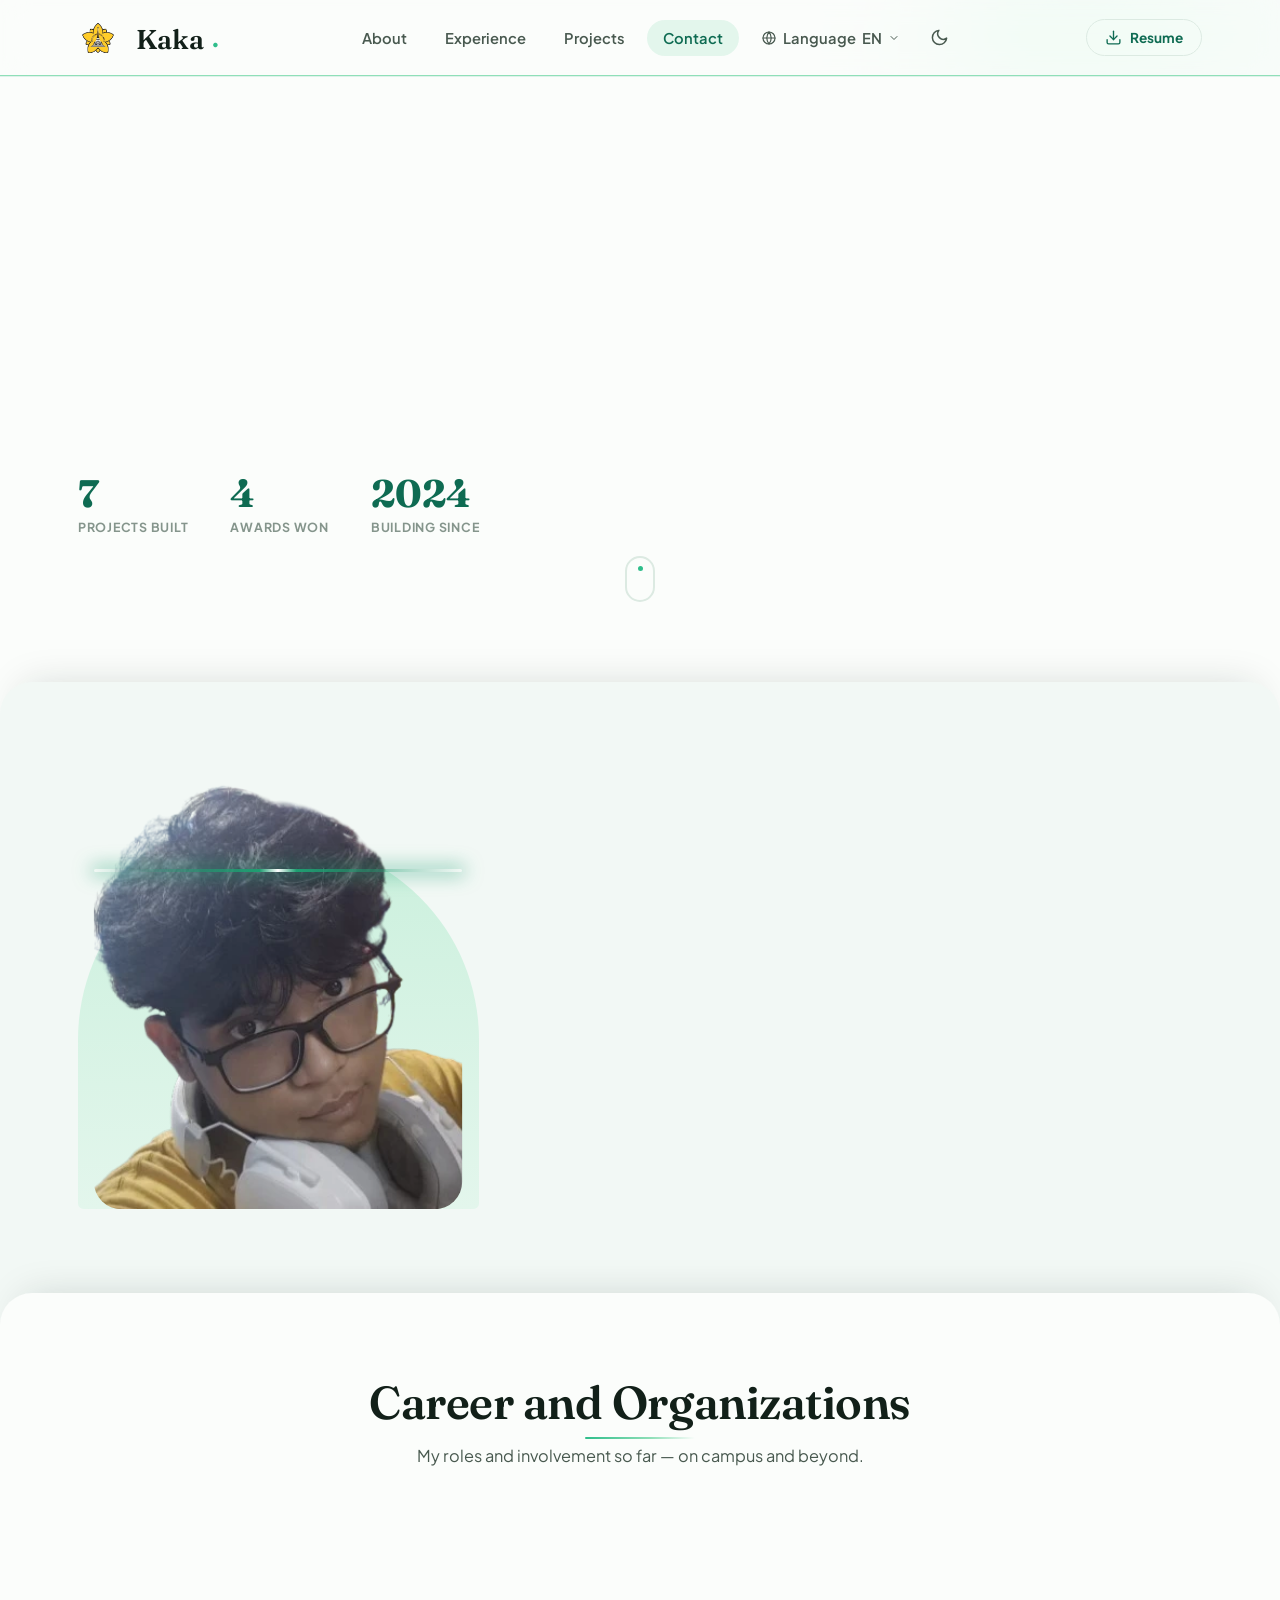
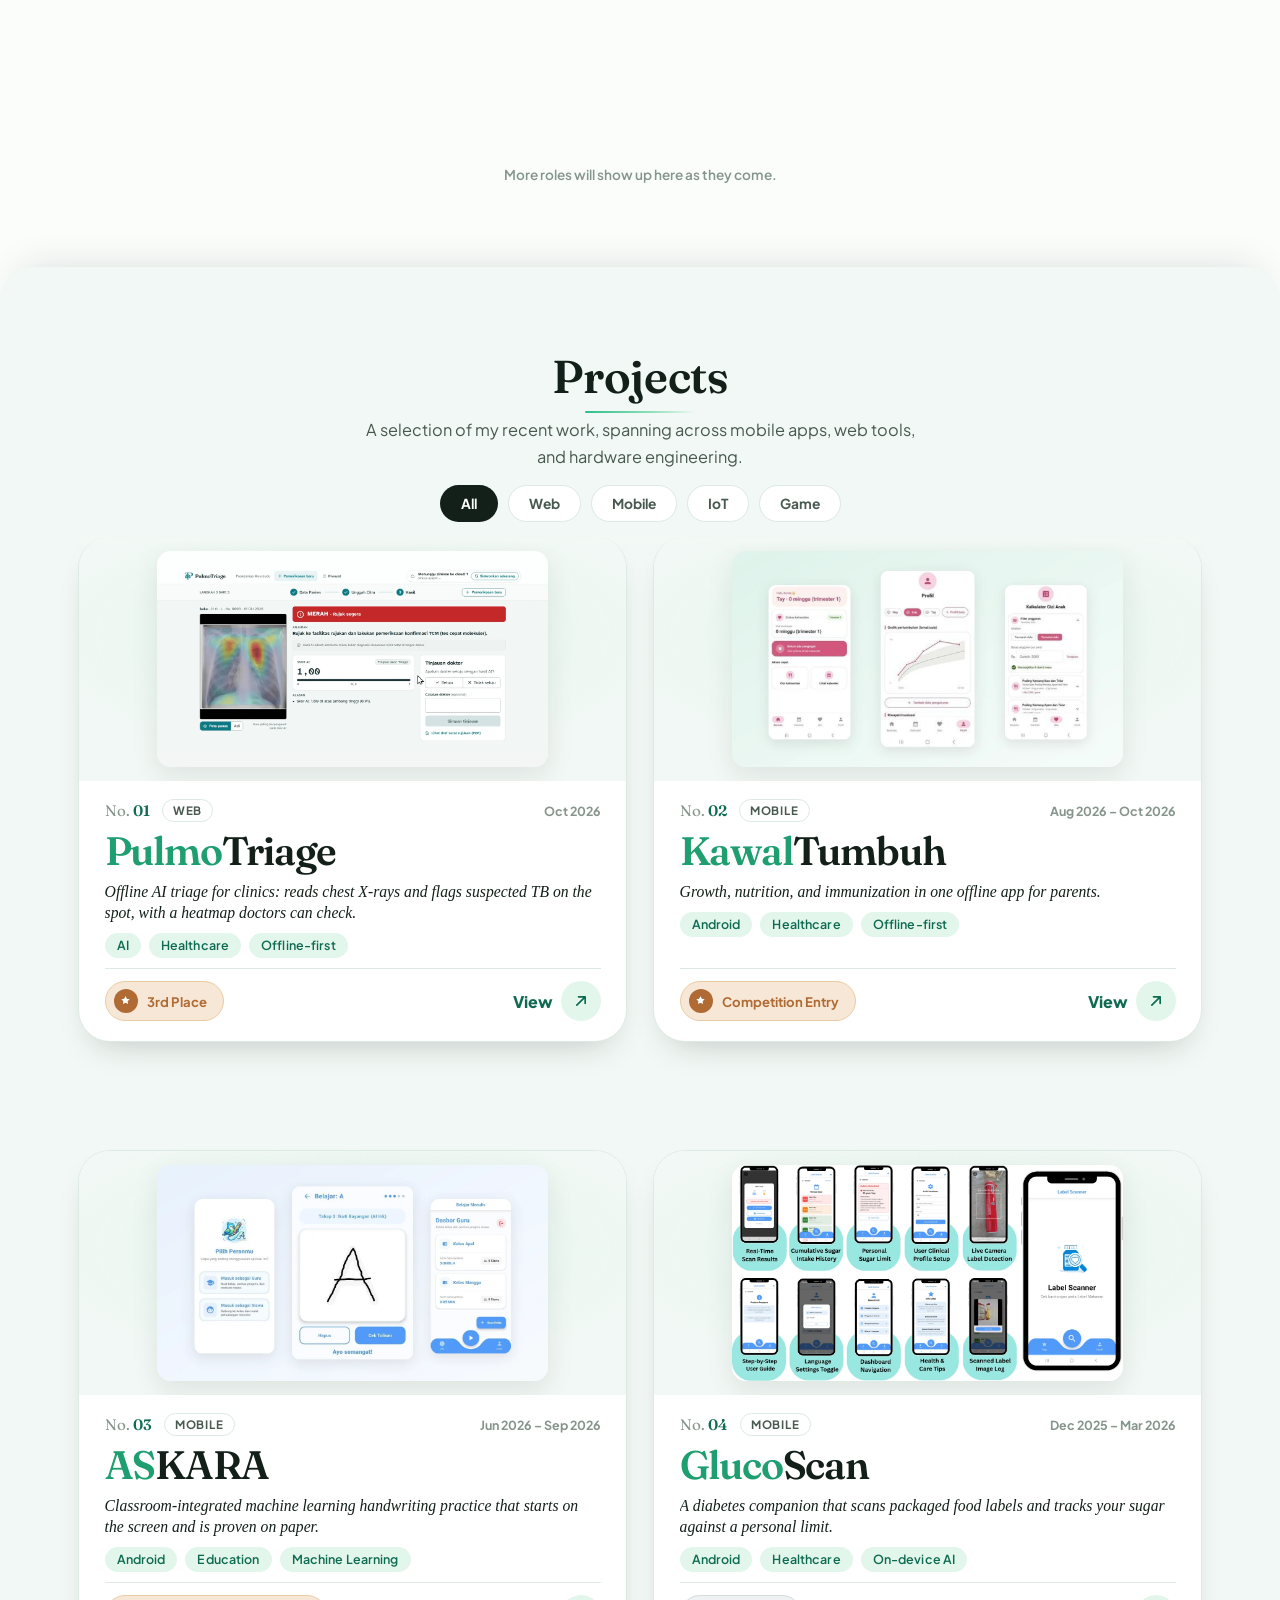
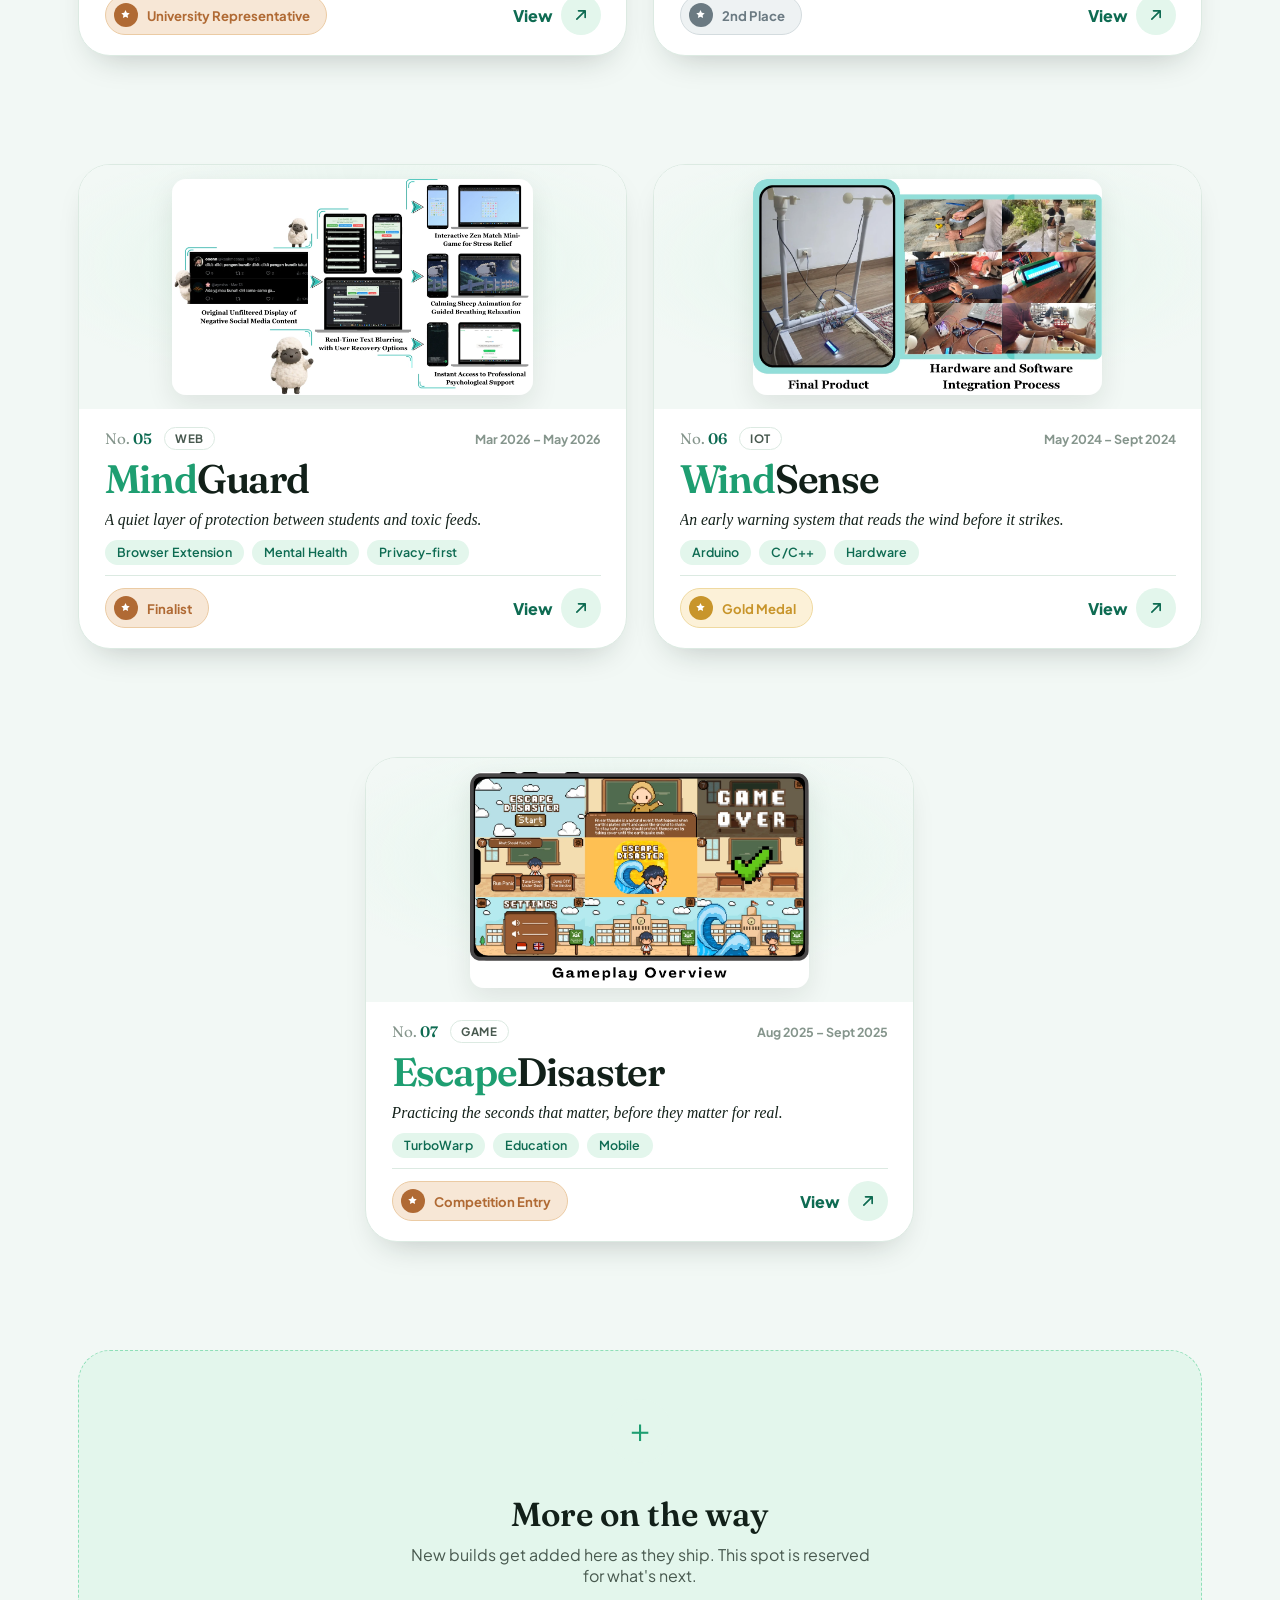
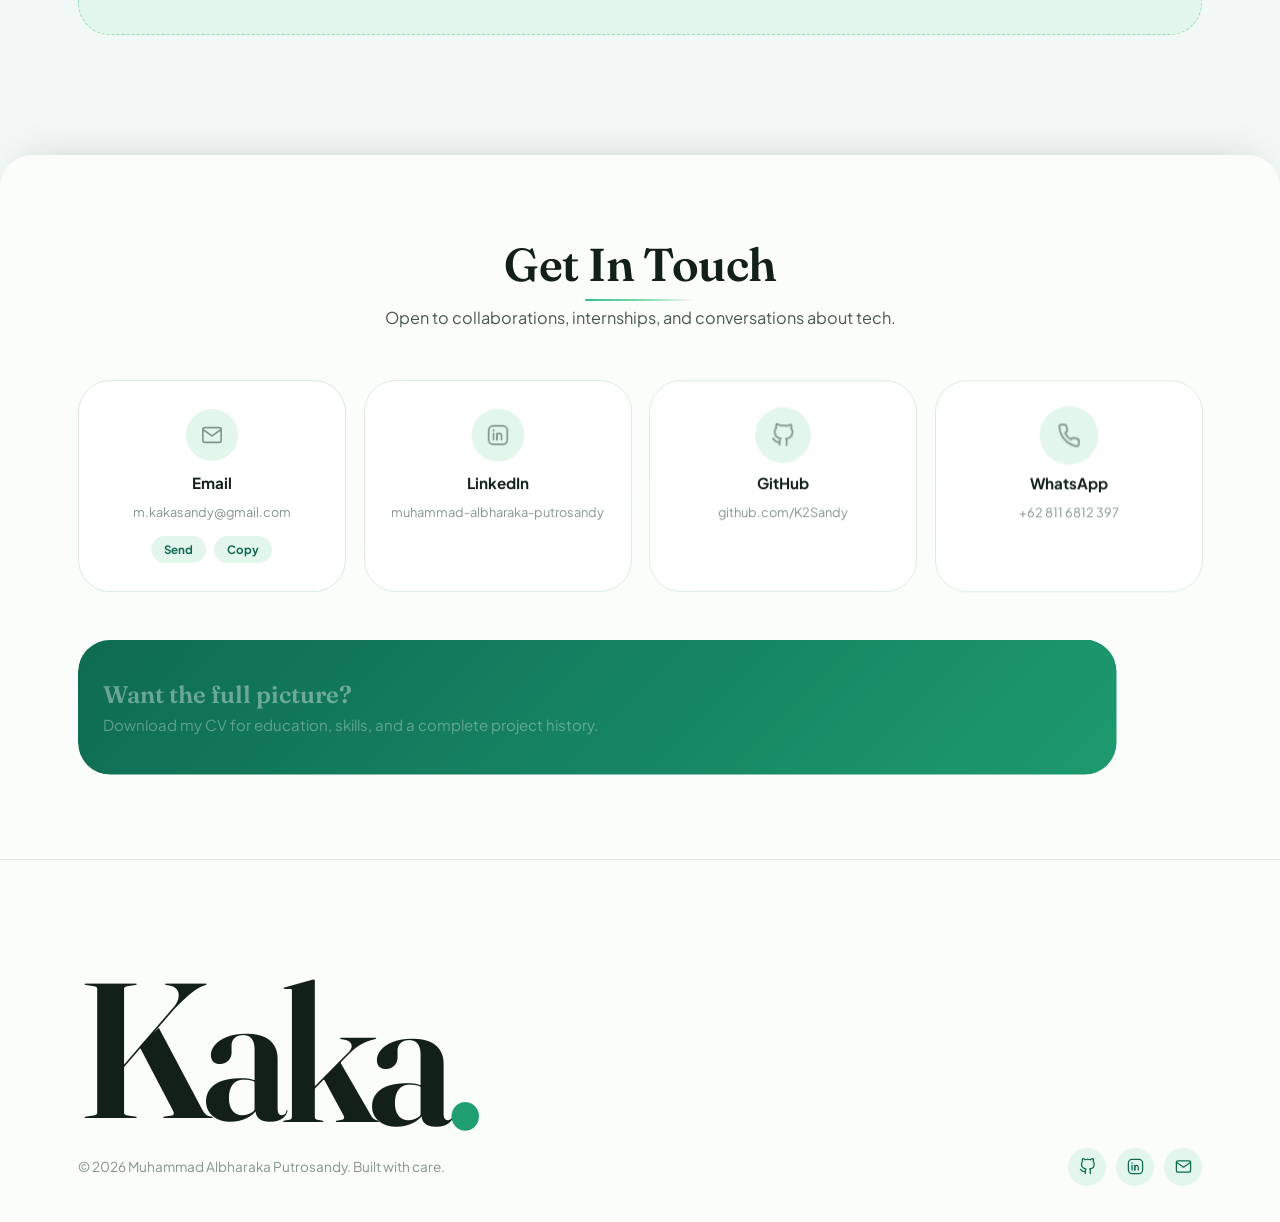
==== commit 865e9609: "fixes using with awward web as inspiration" ====
--- a/index.html
+++ b/index.html
@@ -4,9 +4,9 @@
 <meta charset="UTF-8" />
 <meta name="viewport" content="width=device-width, initial-scale=1.0" />
 <title>Muhammad Albharaka Putrosandy — Portfolio</title>
-<meta name="description" content="Kaka — Computer Science student at Universitas Syiah Kuala building mobile, IoT, and web tools with real-world impact: GlucoScan, MindGuard, WindSense, and EscapeDisaster." />
+<meta name="description" content="Kaka — Computer Science student at Universitas Syiah Kuala building mobile, IoT, AI, and web tools with real-world impact: PulmoTriage, KawalTumbuh, ASKARA, GlucoScan, MindGuard, WindSense, and EscapeDisaster." />
 <meta name="theme-color" content="#1E9E71" />
-<script>try{if(localStorage.getItem("kaka-theme")==="dark")document.documentElement.setAttribute("data-theme","dark")}catch(e){}</script>
+<script>try{if(localStorage.getItem("kaka-theme")==="dark")document.documentElement.setAttribute("data-theme","dark")}catch(e){}try{var sl=localStorage.getItem("kaka-lang");if(!sl){var ns=navigator.languages&&navigator.languages.length?navigator.languages:[navigator.language||"en"];for(var i=0;i<ns.length;i++){var cd=String(ns[i]).toLowerCase().split("-")[0];if(cd==="en"||cd==="id"||cd==="in"||cd==="zh"){break}if(cd==="tl"||cd==="fil"){sl="tl";break}}}if(sl==="tl")document.documentElement.classList.add("pl-tl")}catch(e){}</script>
 <script>
 /* Preloader gate: runs before first paint. Skips the intro on repeat visits in
    the same tab session (add ?preloader to the URL to force it while testing),
@@ -29,7 +29,8 @@
 <link rel="preconnect" href="https://fonts.gstatic.com" crossorigin />
 <link href="https://fonts.googleapis.com/css2?family=Fraunces:ital,opsz,wght@0,9..144,400;0,9..144,500;0,9..144,600;0,9..144,700;1,9..144,400;1,9..144,500&family=Plus+Jakarta+Sans:ital,wght@0,400;0,500;0,600;0,700;0,800;1,500&display=swap" rel="stylesheet" />
 
-<link rel="stylesheet" href="assets/css/style.css?v=7" />
+<link rel="stylesheet" href="assets/css/style.css?v=8" />
+<link rel="stylesheet" href="assets/css/enhance.css?v=6" />
 <noscript><style>.preloader { display: none !important; }</style></noscript>
 </head>
 <body>
@@ -81,6 +82,18 @@
         <path class="pl-g" pathLength="1" style="--i:3" transform="translate(127 0)" d="M2 1 L1.5 19 L13 19.5" />
         <path class="pl-g" pathLength="1" style="--i:4" transform="translate(146 0)" d="M7.5 1 C3 .5 1 5 1.2 10 C1.4 15 3.5 19.5 8 19.2 C12.5 19 13.5 14 13.2 9.5 C13 4.5 11 1.2 7.5 1" />
         <path class="pl-g" pathLength="1" style="--i:5" transform="translate(165 0)" d="M2 1 L2 13 M2 18.2 L2.1 18.8" />
+      </g>
+
+      <!-- KUMUSTA! — shown instead of HELLO! when the saved language is Tagalog (html.pl-tl, set by the inline script in <head>) -->
+      <g class="pl-text pl-hello pl-hello-tl" transform="translate(0 186)">
+        <path class="pl-g" pathLength="1" style="--i:0" transform="translate(53 0)"  d="M2 1 L1.8 19.4 M12.5 1 L2.5 11 M5.5 8.2 L13 19.4" />
+        <path class="pl-g" pathLength="1" style="--i:1" transform="translate(71 0)"  d="M1.8 1 L1.6 12.5 C1.6 18.5 5 19.6 7.5 19.4 C11 19.2 12.8 16.5 12.7 12 L12.6 1" />
+        <path class="pl-g" pathLength="1" style="--i:2" transform="translate(89 0)"  d="M2 19.4 L2 1.2 L8.5 12.5 L15 1.2 L15 19.4" />
+        <path class="pl-g" pathLength="1" style="--i:3" transform="translate(111 0)" d="M1.8 1 L1.6 12.5 C1.6 18.5 5 19.6 7.5 19.4 C11 19.2 12.8 16.5 12.7 12 L12.6 1" />
+        <path class="pl-g" pathLength="1" style="--i:4" transform="translate(129 0)" d="M12 4 C10 .8 3 .8 2.3 5.2 C1.8 8.8 5.5 9.5 8 10.3 C11.5 11.4 13.4 12.8 12.6 16 C11.6 19.8 4 20 1.5 16" />
+        <path class="pl-g" pathLength="1" style="--i:5" transform="translate(147 0)" d="M.8 1.5 L13.2 1.2 M7 1.3 L7.1 19.4" />
+        <path class="pl-g" pathLength="1" style="--i:6" transform="translate(165 0)" d="M1 19.5 L7.2 1 L13.5 19.2 M3.6 13 L11 12.6" />
+        <path class="pl-g" pathLength="1" style="--i:7" transform="translate(183 0)" d="M2 1 L2 13 M2 18.2 L2.1 18.8" />
       </g>
     </svg>
   </div>
@@ -154,11 +167,13 @@
         </div>
         <div class="hero-stats">
           <div class="stat"><span class="stat-num" id="statProjects" data-count="4">0</span><span class="stat-label" data-i18n="hero.statProjects">Projects Built</span></div>
-          <div class="stat"><span class="stat-num" id="statAwards" data-count="3">0</span><span class="stat-label" data-i18n="hero.statAwards">Awards Won</span></div>
+          <div class="stat"><span class="stat-num" id="statAwards" data-count="4">0</span><span class="stat-label" data-i18n="hero.statAwards">Awards Won</span></div>
           <div class="stat"><span class="stat-num" data-count="2024">0</span><span class="stat-label" data-i18n="hero.statBuilding">Building Since</span></div>
         </div>
       </div>
       <div class="hero-visual">
+        <!-- watercolor paint behind the portrait (image + sizing in enhance.css, section 6) -->
+        <div class="hero-paint" aria-hidden="true"></div>
         <div class="hero-ring" aria-hidden="true"></div>
         <div class="profile-frame scan-frame">
           <img class="scan-image" src="assets/img/main-photo.webp" alt="Portrait of Muhammad Albharaka Putrosandy" loading="eager" />
@@ -195,9 +210,9 @@
   <section class="about section-pad" id="about">
     <div class="container about-inner">
       <div class="about-visual">
-        <div class="blob-deco" aria-hidden="true"></div>
-        <div class="scan-frame">
-          <img class="scan-image" src="assets/img/second.webp" alt="Illustration for About section" loading="lazy" />
+        <!-- mint arch behind the cut-out photo (styles in enhance.css) -->
+        <div class="arch">
+          <img class="arch-img" src="assets/img/second.webp" alt="Illustration for About section" loading="lazy" />
         </div>
       </div>
       <div class="about-text reveal">
@@ -290,7 +305,7 @@
       </div>
 
       <div class="project-filters" id="projectFilters"></div>
-      <div class="project-grid" id="projectGrid">
+      <div class="pstack" id="projectGrid">
         <!-- rendered by assets/js/main.js using assets/js/projects-data.js -->
       </div>
     </div>
@@ -364,6 +379,9 @@
 </main>
 
 <footer class="site-footer">
+  <div class="container footer-mark-wrap" aria-hidden="true">
+    <p class="footer-mark"><span class="fm-l">K</span><span class="fm-l">a</span><span class="fm-l">k</span><span class="fm-l">a</span><span class="fm-l dot">.</span></p>
+  </div>
   <div class="container footer-inner">
     <p>© <span id="year">2026</span> Muhammad Albharaka Putrosandy. <span data-i18n="footer.builtWith">Built with care.</span></p>
     <div class="footer-links">
@@ -390,8 +408,11 @@
   <svg viewBox="0 0 24 24" fill="none" stroke="currentColor" stroke-width="2.2" stroke-linecap="round" stroke-linejoin="round"><line x1="12" y1="19" x2="12" y2="5"/><polyline points="5,12 12,5 19,12"/></svg>
 </button>
 
-<script src="assets/js/projects-data.js?v=2"></script>
-<script src="assets/js/i18n.js?v=3"></script>
+<script src="assets/js/projects-data.js?v=4"></script>
+<script src="assets/js/i18n.js?v=5"></script>
 <script src="assets/js/main.js?v=6"></script>
+<script src="assets/vendor/gsap.min.js"></script>
+<script src="assets/vendor/ScrollTrigger.min.js"></script>
+<script src="assets/js/enhance.js?v=5"></script>
 </body>
 </html>
--- a/assets/css/style.css
+++ b/assets/css/style.css
@@ -1863,6 +1863,11 @@
   animation: none;
 }
 
+/* Tagalog greeting (KUMUSTA!) swaps in for HELLO! when html.pl-tl is set */
+.pl-hello-tl { display: none; }
+html.pl-tl .pl-hello:not(.pl-hello-tl) { display: none; }
+html.pl-tl .pl-hello-tl { display: inline; }
+
 /* --- open --- */
 .is-open .pl-flap-wrap { animation: pl-flap-close .32s ease-in forwards; }
 .is-open .pl-flap-open-wrap { animation: pl-flap-open .38s cubic-bezier(.2, .8, .3, 1) .3s both; }
--- a/assets/css/enhance.css
+++ b/assets/css/enhance.css
@@ -0,0 +1,448 @@
+/* =========================================================================
+   ENHANCE.CSS — additions picked from the "letter" redesign (Oct 2026).
+   Loaded after style.css. Uses only the tokens already defined there, so
+   night mode works automatically. Delete this file + its <link> tags (and
+   enhance.js) to drop every addition.
+
+   1. Paper-sheet section edges (rounded top + soft shadow)
+   2. About: mint arch behind the cut-out photo
+   3. About: lead paragraph "ink" words (animated by enhance.js)
+   4. Projects: stacked sheet cards
+   5. Get in Touch: motion + hover details (layout unchanged)
+   6. Footer: big "Kaka." wordmark
+   7. Project pages: framed cover, lead paragraph, title split, prev / next
+   ========================================================================= */
+
+:root { --sheet-r: var(--radius-lg, 32px); --sheet-shadow: 0 -18px 40px -24px rgba(18, 32, 25, 0.18); }
+:root[data-theme="dark"] { --sheet-shadow: 0 -18px 40px -20px rgba(0, 0, 0, 0.6); }
+
+/* ---------- 1. Paper-sheet section edges ---------- */
+.about, .experience, .projects, .contact {
+  border-radius: var(--sheet-r) var(--sheet-r) 0 0;
+  margin-top: calc(var(--sheet-r) * -1);
+  box-shadow: var(--sheet-shadow);
+}
+.about { z-index: 1; }
+.experience { z-index: 2; }
+.projects { z-index: 3; }
+.contact { z-index: 4; }
+/* give back the space the next sheet overlaps */
+.hero { padding-bottom: calc(clamp(48px, 7vw, 80px) + var(--sheet-r)); }
+.about.section-pad, .experience.section-pad, .projects.section-pad { padding-bottom: calc(clamp(48px, 7vw, 84px) + var(--sheet-r)); }
+
+body[data-project-id] main > section:not(:first-child) {
+  background: var(--surface-0);
+  border-top-color: transparent;
+  border-radius: var(--sheet-r) var(--sheet-r) 0 0;
+  margin-top: calc(var(--sheet-r) * -1);
+  box-shadow: var(--sheet-shadow);
+}
+body[data-project-id] main > section:nth-child(2) { z-index: 1; }
+body[data-project-id] main > section:nth-child(3) { z-index: 2; }
+body[data-project-id] main > section:nth-child(4) { z-index: 3; }
+body[data-project-id] main > section:not(:last-child) { padding-bottom: calc(clamp(40px, 6vw, 64px) + var(--sheet-r)); }
+
+/* ---------- 2. About: mint arch ---------- */
+.about-visual .arch {
+  position: relative;
+  width: 100%;
+  max-width: 440px;
+  margin: 72px auto 0;
+  aspect-ratio: 4 / 3.7;
+  border-radius: 999px 999px 28px 28px;
+  background: linear-gradient(180deg, var(--mint-100), var(--mint-mist));
+}
+.about-visual .arch-img {
+  position: absolute;
+  bottom: 0;
+  left: 50%;
+  width: 92%;
+  height: auto;
+  translate: -50% 0;
+  /* the head may rise above the arch; the bottom follows its rounded corners */
+  clip-path: inset(-60% 0 0 0 round 0 0 28px 28px);
+}
+/* keep the signature scan sweep, now inside the arch */
+.about-visual .arch::after {
+  content: "";
+  position: absolute;
+  left: 4%;
+  right: 4%;
+  height: 3px;
+  top: 8%;
+  border-radius: 3px;
+  background: linear-gradient(90deg, transparent, var(--mint-600) 45%, var(--on-accent) 50%, var(--mint-600) 55%, transparent);
+  box-shadow: 0 0 18px 3px rgba(30, 158, 113, 0.55);
+  animation: scanSweep 4.4s var(--ease) infinite;
+  z-index: 2;
+  pointer-events: none;
+}
+
+/* ---------- 3. About: ink words ---------- */
+.ink-w { display: inline; }
+
+/* ---------- 4. Projects: stacked sheet cards ---------- */
+.pstack { display: grid; gap: clamp(24px, 3vw, 40px); }
+.pcard {
+  position: relative;
+  display: grid;
+  grid-template-columns: minmax(0, 1.1fr) minmax(0, 1fr);
+  min-height: min(62vh, 500px);
+  border-radius: var(--radius-lg);
+  background: var(--white);
+  border: 1px solid var(--line);
+  box-shadow: 0 16px 34px -18px rgba(18, 32, 25, 0.28);
+  overflow: hidden;
+  contain: layout paint;
+  transform-origin: 50% 0;
+  transition: border-color var(--dur-md, .5s) var(--ease);
+}
+/* darkening overlay for cards that sink behind the next one. A real element whose
+   opacity is animated: cheap, unlike a custom property that every child inherits. */
+.pcard-shade {
+  position: absolute;
+  inset: 0;
+  border-radius: inherit;
+  background: var(--ink);
+  opacity: 0;
+  pointer-events: none;
+  will-change: opacity;
+}
+:root[data-theme="dark"] .pcard-shade { background: #000; }
+:root[data-theme="dark"] .pcard { box-shadow: 0 16px 34px -18px rgba(0, 0, 0, 0.7); }
+.pcard:hover { border-color: var(--mint-300); }
+.pcard:focus-within { border-color: var(--mint-600); }
+.pcard-media {
+  position: relative;
+  display: grid;
+  place-items: center;
+  padding: clamp(20px, 3vw, 40px);
+  overflow: hidden;
+  background: radial-gradient(80% 70% at 50% 40%, var(--mint-mist) 0%, transparent 75%), var(--paper-dim);
+}
+.pcard-media img {
+  display: block;
+  width: 100%;
+  height: auto;
+  max-height: 100%;
+  object-fit: contain;
+  border-radius: 14px;
+  box-shadow: var(--shadow-md);
+  transition: scale .9s cubic-bezier(.16, 1, .3, 1);
+}
+.pcard-media .icon-emoji { font-size: 4rem; }
+.pcard:hover .pcard-media img { scale: 1.03; }
+.pcard-body { display: flex; flex-direction: column; gap: 16px; padding: clamp(26px, 3.4vw, 48px); }
+.pcard-top { display: flex; align-items: center; flex-wrap: wrap; gap: 10px 12px; font-size: .84rem; color: var(--ink-soft); }
+.pcard-num { font-family: var(--font-display); font-weight: 600; font-size: .95rem; color: var(--accent-text); font-variant-numeric: tabular-nums; }
+.pcard-num::before { content: "No. "; font-weight: 400; color: var(--ink-faint); }
+.pcard-cat {
+  padding: 3px 10px;
+  border-radius: var(--radius-full);
+  border: 1.5px solid var(--line);
+  font-size: .72rem;
+  font-weight: 700;
+  letter-spacing: .08em;
+  text-transform: uppercase;
+}
+.pcard-period { margin-left: auto; font-size: .78rem; font-weight: 700; color: var(--ink-faint); white-space: nowrap; }
+.pcard-name {
+  font-family: var(--font-display);
+  font-size: clamp(2.4rem, 4.6vw, 4.4rem);
+  font-weight: 600;
+  line-height: .98;
+  letter-spacing: -0.03em;
+  overflow-wrap: break-word;
+}
+.pcard-link { color: inherit; text-decoration: none; }
+.pcard-link::after { content: ""; position: absolute; inset: 0; z-index: 2; border-radius: inherit; }
+.pcard-link:focus-visible { outline: none; }
+.pcard-link:focus-visible::after { outline: 3px solid var(--mint-600); outline-offset: -3px; }
+/* the one-line tagline: display serif, italic */
+.pcard-tagline {
+  font-family: var(--font-display);
+  font-style: italic;
+  font-weight: 400;
+  font-size: clamp(1.12rem, 1.5vw, 1.4rem);
+  line-height: 1.35;
+  color: var(--ink);
+}
+:lang(zh) .pcard-tagline { font-style: normal; }
+.pcard-summary { color: var(--ink-soft); font-size: .95rem; line-height: 1.6; max-width: 46ch; }
+.pcard-tags { display: flex; flex-wrap: wrap; gap: 8px; }
+.pcard-tags .pill {
+  display: inline-flex;
+  align-items: center;
+  padding: 5px 12px;
+  border-radius: var(--radius-full);
+  background: var(--mint-mist);
+  color: var(--accent-text);
+  font-size: .78rem;
+  font-weight: 600;
+  line-height: 1.2;
+}
+.pcard-foot {
+  margin-top: auto;
+  display: flex;
+  flex-wrap: wrap;
+  align-items: center;
+  justify-content: space-between;
+  gap: 16px;
+  padding-top: 18px;
+  border-top: 1px solid var(--line);
+}
+.pcard-cta { display: inline-flex; align-items: center; gap: 8px; font-weight: 800; color: var(--accent-text); }
+.pcard-cta svg {
+  width: 40px;
+  height: 40px;
+  padding: 10px;
+  border-radius: 50%;
+  background: var(--mint-mist);
+  transition: transform .45s cubic-bezier(.16, 1, .3, 1), background-color .25s ease, color .25s ease;
+}
+.pcard:hover .pcard-cta svg { transform: rotate(45deg); background: var(--mint-600); color: #fff; }
+.pcard--ghost {
+  grid-template-columns: minmax(0, 1fr);
+  min-height: 0;
+  place-items: center;
+  align-content: center;
+  gap: 10px;
+  padding: 48px 24px;
+  text-align: center;
+  background: var(--mint-mist);
+  border: 1.5px dashed var(--mint-300);
+  box-shadow: none;
+}
+.pcard--ghost h3 { font-family: var(--font-display); font-size: clamp(1.6rem, 2.6vw, 2.2rem); font-weight: 600; }
+.pcard--ghost p { max-width: 40ch; color: var(--ink-soft); }
+.pcard--ghost .empty-icon { font-size: 2rem; color: var(--mint-600); }
+@media (min-width: 900px) and (min-height: 700px) {
+  .pstack { gap: 12vh; padding-bottom: 4vh; }
+  /* The headline (title, subtitle, filters) stays pinned while the cards stack under it.
+     enhance.js measures it and sets --stack-top (where card 1 locks). */
+  .pstack { --stack-top: calc(var(--nav-h) + 20px); }
+  .projects-pin {
+    position: sticky;
+    top: calc(var(--nav-h) + 6px);
+    z-index: 6;
+    padding-bottom: 14px;
+    background: var(--surface-1);
+  }
+  .projects-pin::after { /* soft fade where cards slide under the headline */
+    content: "";
+    position: absolute;
+    left: 0; right: 0; top: 100%;
+    height: 16px;
+    background: linear-gradient(var(--surface-1), transparent);
+    pointer-events: none;
+  }
+  .projects-pin .section-head { margin-bottom: 0; }
+  .projects-pin .project-filters { margin: 14px 0 0; }
+  .projects-pin.is-compact .section-sub { display: none; }
+  .pstack .stack-item:not(.stack-item--ghost) { position: sticky; top: calc(var(--stack-top) + var(--i, 0) * 14px); }
+  /* own compositor layer: the scroll-scrubbed shrink then no longer repaints the whole card every frame */
+  .pstack .stack-item:not(.stack-item--ghost) .pcard { will-change: transform; }
+}
+@media (max-width: 899px) {
+  .pcard { grid-template-columns: minmax(0, 1fr); min-height: 0; }
+  .pcard-media { padding: 16px; }
+}
+
+/* ---------- 5. Get in Touch: motion + hover (layout untouched) ---------- */
+.contact-card { position: relative; overflow: hidden; isolation: isolate; }
+.contact-card::before {
+  content: "";
+  position: absolute;
+  inset: 0;
+  z-index: -1;
+  background: radial-gradient(240px circle at var(--mx, 50%) var(--my, 0%), rgba(143, 223, 184, 0.38), transparent 70%);
+  opacity: 0;
+  transition: opacity .4s ease;
+}
+:root[data-theme="dark"] .contact-card::before { background: radial-gradient(240px circle at var(--mx, 50%) var(--my, 0%), rgba(47, 190, 139, 0.22), transparent 70%); }
+.contact-card:hover::before, .contact-card:focus-within::before { opacity: 1; }
+.contact-icon { transition: background-color .35s ease, color .35s ease, transform .55s cubic-bezier(.34, 1.56, .64, 1); }
+.contact-card:hover .contact-icon, .contact-card:focus-within .contact-icon {
+  background: var(--mint-600);
+  color: #fff;
+  transform: scale(1.1) rotate(-8deg);
+}
+.cv-cta { position: relative; overflow: hidden; isolation: isolate; }
+.cv-cta::after {
+  content: "";
+  position: absolute;
+  inset: 0;
+  z-index: -1;
+  background: linear-gradient(105deg, transparent 35%, rgba(255, 255, 255, 0.16) 50%, transparent 65%);
+  transform: translateX(-100%);
+  transition: transform 1.2s cubic-bezier(.16, 1, .3, 1);
+  pointer-events: none;
+}
+.cv-cta:hover::after { transform: translateX(100%); }
+.cv-cta .btn svg { transition: transform .35s ease; }
+.cv-cta .btn:hover svg { transform: translateY(3px); }
+@media (hover: none) {
+  .contact-card:hover .contact-icon { background: var(--mint-mist); color: var(--accent-text); transform: none; }
+  .contact-card:hover::before { opacity: 0; }
+}
+
+/* ---------- 6. Footer wordmark ---------- */
+.footer-mark-wrap { padding-top: clamp(32px, 5vw, 64px); }
+.footer-mark {
+  display: flex;
+  overflow: hidden;
+  padding-bottom: .08em;
+  font-family: var(--font-display);
+  font-weight: 600;
+  font-size: clamp(64px, 15vw, 200px);
+  line-height: .9;
+  letter-spacing: -0.05em;
+  font-variation-settings: "opsz" 144;
+  color: var(--ink);
+  user-select: none;
+}
+.footer-mark .fm-l { display: inline-block; }
+.footer-mark .dot { color: var(--mint-600); }
+
+/* ---------- 7. Project pages ---------- */
+/* framed cover picture */
+.p-hero-frame {
+  position: relative;
+  aspect-ratio: 5 / 4;
+  padding: 12px;
+  border-radius: 28px;
+  background: var(--white);
+  box-shadow: var(--shadow-lg);
+  transform: rotate(1.5deg);
+}
+.p-hero-img { height: 100%; border-radius: 18px; overflow: hidden; background: var(--paper-dim); }
+.p-hero-img img { display: block; width: 100%; height: 100%; object-fit: var(--fit, cover); scale: var(--zoom, 1); }
+.p-hero-img .photo-placeholder { height: 100%; border-radius: 18px; }
+
+/* first overview paragraph as a serif lead; the rest stay as they are */
+.overview-text p:first-of-type {
+  font-family: var(--font-display);
+  font-size: clamp(1.3rem, 2vw, 1.7rem);
+  line-height: 1.42;
+  letter-spacing: -0.01em;
+  color: var(--ink);
+  font-variation-settings: "opsz" 36;
+}
+
+/* title words rise out of their own line (wrappers added by enhance.js) */
+.project-brand .brand-a, .project-brand .brand-b { display: inline-block; overflow: clip; overflow-clip-margin: .15em; vertical-align: top; padding-bottom: .06em; margin-bottom: -.06em; }
+.project-brand .wi { display: inline-block; }
+
+/* previous / next */
+.pnav-section { padding-block: clamp(56px, 7vw, 96px); }
+.pnav-grid { display: grid; grid-template-columns: minmax(0, 1fr) auto minmax(0, 1fr); gap: 16px; align-items: stretch; }
+.pnav-link, .pnav-all {
+  position: relative;
+  display: grid;
+  align-content: start;
+  gap: 12px;
+  min-height: 160px;
+  padding: clamp(24px, 3vw, 40px);
+  border-radius: var(--radius-lg);
+  background: var(--white);
+  border: 1px solid var(--line);
+  overflow: hidden;
+  isolation: isolate;
+  color: inherit;
+  text-decoration: none;
+  transition: border-color .25s ease, transform .5s cubic-bezier(.16, 1, .3, 1), box-shadow .5s cubic-bezier(.16, 1, .3, 1);
+}
+.pnav-link--next { text-align: end; justify-items: end; }
+.pnav-label { display: inline-flex; align-items: center; gap: 8px; font-size: .78rem; font-weight: 800; letter-spacing: .12em; text-transform: uppercase; color: var(--ink-soft); }
+.pnav-label svg { width: 18px; height: 18px; transition: transform .45s cubic-bezier(.16, 1, .3, 1); }
+.pnav-name { font-family: var(--font-display); font-size: clamp(1.8rem, 3vw, 2.8rem); font-weight: 600; line-height: 1.05; letter-spacing: -0.03em; overflow-wrap: break-word; }
+.pnav-thumb { position: absolute; inset: 0; z-index: -1; opacity: 0; transition: opacity .5s ease; }
+.pnav-thumb img { width: 100%; height: 100%; object-fit: cover; scale: 1.08; transition: scale 1s cubic-bezier(.16, 1, .3, 1); }
+.pnav-thumb::after { content: ""; position: absolute; inset: 0; background: linear-gradient(90deg, var(--white) 30%, color-mix(in srgb, var(--white) 55%, transparent)); }
+.pnav-link--next .pnav-thumb::after { background: linear-gradient(270deg, var(--white) 30%, color-mix(in srgb, var(--white) 55%, transparent)); }
+.pnav-link:hover, .pnav-link:focus-visible { border-color: var(--mint-300); box-shadow: var(--shadow-md); transform: translateY(-4px); }
+.pnav-link:hover .pnav-thumb, .pnav-link:focus-visible .pnav-thumb { opacity: 1; }
+.pnav-link:hover .pnav-thumb img { scale: 1; }
+.pnav-link--prev:hover .pnav-label svg { transform: translateX(-4px); }
+.pnav-link--next:hover .pnav-label svg { transform: translateX(4px); }
+.pnav-all { place-content: center; justify-items: center; text-align: center; background: var(--mint-mist); border-color: transparent; }
+.pnav-all-name { font-family: var(--font-display); font-size: 1.35rem; font-weight: 600; }
+.pnav-all:hover { border-color: var(--mint-300); }
+@media (max-width: 900px) {
+  .pnav-grid { grid-template-columns: minmax(0, 1fr); }
+  .pnav-link--next { text-align: start; justify-items: start; }
+  .pnav-all { min-height: 0; }
+}
+@media (hover: none) {
+  .pnav-link:hover { transform: none; box-shadow: none; }
+  .pnav-link:hover .pnav-thumb { opacity: 0; }
+}
+
+/* never keep something hidden while it has keyboard focus */
+.fx-r:focus-within, .fx-r:focus-visible { opacity: 1 !important; visibility: visible !important; transform: none !important; }
+
+
+/* ---------- 8. Lite mode (set by the performance guard in enhance.js) ---------- */
+html.lite .about, html.lite .experience, html.lite .projects, html.lite .contact { box-shadow: none; }
+html.lite .pcard { box-shadow: none; will-change: auto; contain: none; }
+html.lite .pcard-media img, html.lite .p-hero-frame { box-shadow: none; }
+
+/* ---------- 4b. Projects: two cards per scroll step (left + right) ----------
+   Switched on by enhance.js (class .pstack--2up, desktop only). Delete this block
+   or set PER_ROW = 1 in enhance.js to go back to one card per step.
+   The "More on the way" card is untouched: still one big full-width card at the end. */
+@media (min-width: 900px) and (min-height: 700px) {
+  .pstack--2up {
+    --colgap: clamp(16px, 2vw, 28px);
+    grid-template-columns: repeat(2, minmax(0, 1fr));
+    column-gap: var(--colgap);
+  }
+  .pstack--2up .stack-item { display: grid; min-width: 0; }
+  .pstack--2up .stack-item--ghost { grid-column: 1 / -1; }
+  .pstack--2up .stack-item.is-solo {
+    grid-column: 1 / -1;
+    justify-self: center;
+    width: calc((100% - var(--colgap)) / 2);
+  }
+  .pstack--2up .pcard:not(.pcard--ghost) { grid-template-columns: minmax(0, 1fr); grid-template-rows: auto 1fr; min-height: 0; }
+  .pstack--2up .pcard-media { padding: 14px; }
+  .pstack--2up .pcard-media img {
+    width: auto;
+    max-width: 100%;
+    max-height: clamp(110px, 24vh, 250px);
+    margin: 0 auto;
+  }
+  .pstack--2up .pcard-body { gap: 10px; padding: 18px clamp(18px, 2vw, 28px) 20px; }
+  .pstack--2up .pcard-name { font-size: clamp(1.9rem, 3.1vw, 2.9rem); }
+  .pstack--2up .pcard-tagline {
+    font-size: clamp(.98rem, 1.15vw, 1.12rem);
+    display: -webkit-box; -webkit-line-clamp: 3; -webkit-box-orient: vertical; overflow: hidden;
+  }
+  .pstack--2up .pcard-summary { display: none; }
+  .pstack--2up .pcard-foot { padding-top: 12px; gap: 10px; }
+}
+
+/* ---------- 6. Hero: watercolor paint behind the portrait ----------
+   Baked images (light + dark) in assets/img/hero-paint-*.webp. The portrait is also a
+   little smaller than before (420px -> 380px). To undo: remove this block and the
+   <div class="hero-paint"> in index.html. */
+.hero-visual { --pf: min(380px, 80vw); }
+@media (max-width: 980px) { .hero-visual { --pf: min(280px, 62vw); } }
+.hero-visual .profile-frame.scan-frame { width: var(--pf); }
+.hero-paint {
+  position: absolute;
+  left: 50%;
+  top: 50%;
+  width: calc(var(--pf) * 2.021);
+  aspect-ratio: 1;
+  transform: translate(-50%, -50%);
+  background: url("../img/hero-paint-light.webp") center / 100% 100% no-repeat;
+  z-index: -2;
+  pointer-events: none;
+}
+:root[data-theme="dark"] .hero-paint { background-image: url("../img/hero-paint-dark.webp"); }
+@media (prefers-reduced-motion: no-preference) {
+  .hero-paint { animation: paintIn 1.4s .2s both; }
+}
+@keyframes paintIn { from { opacity: 0; } to { opacity: 1; } }
+
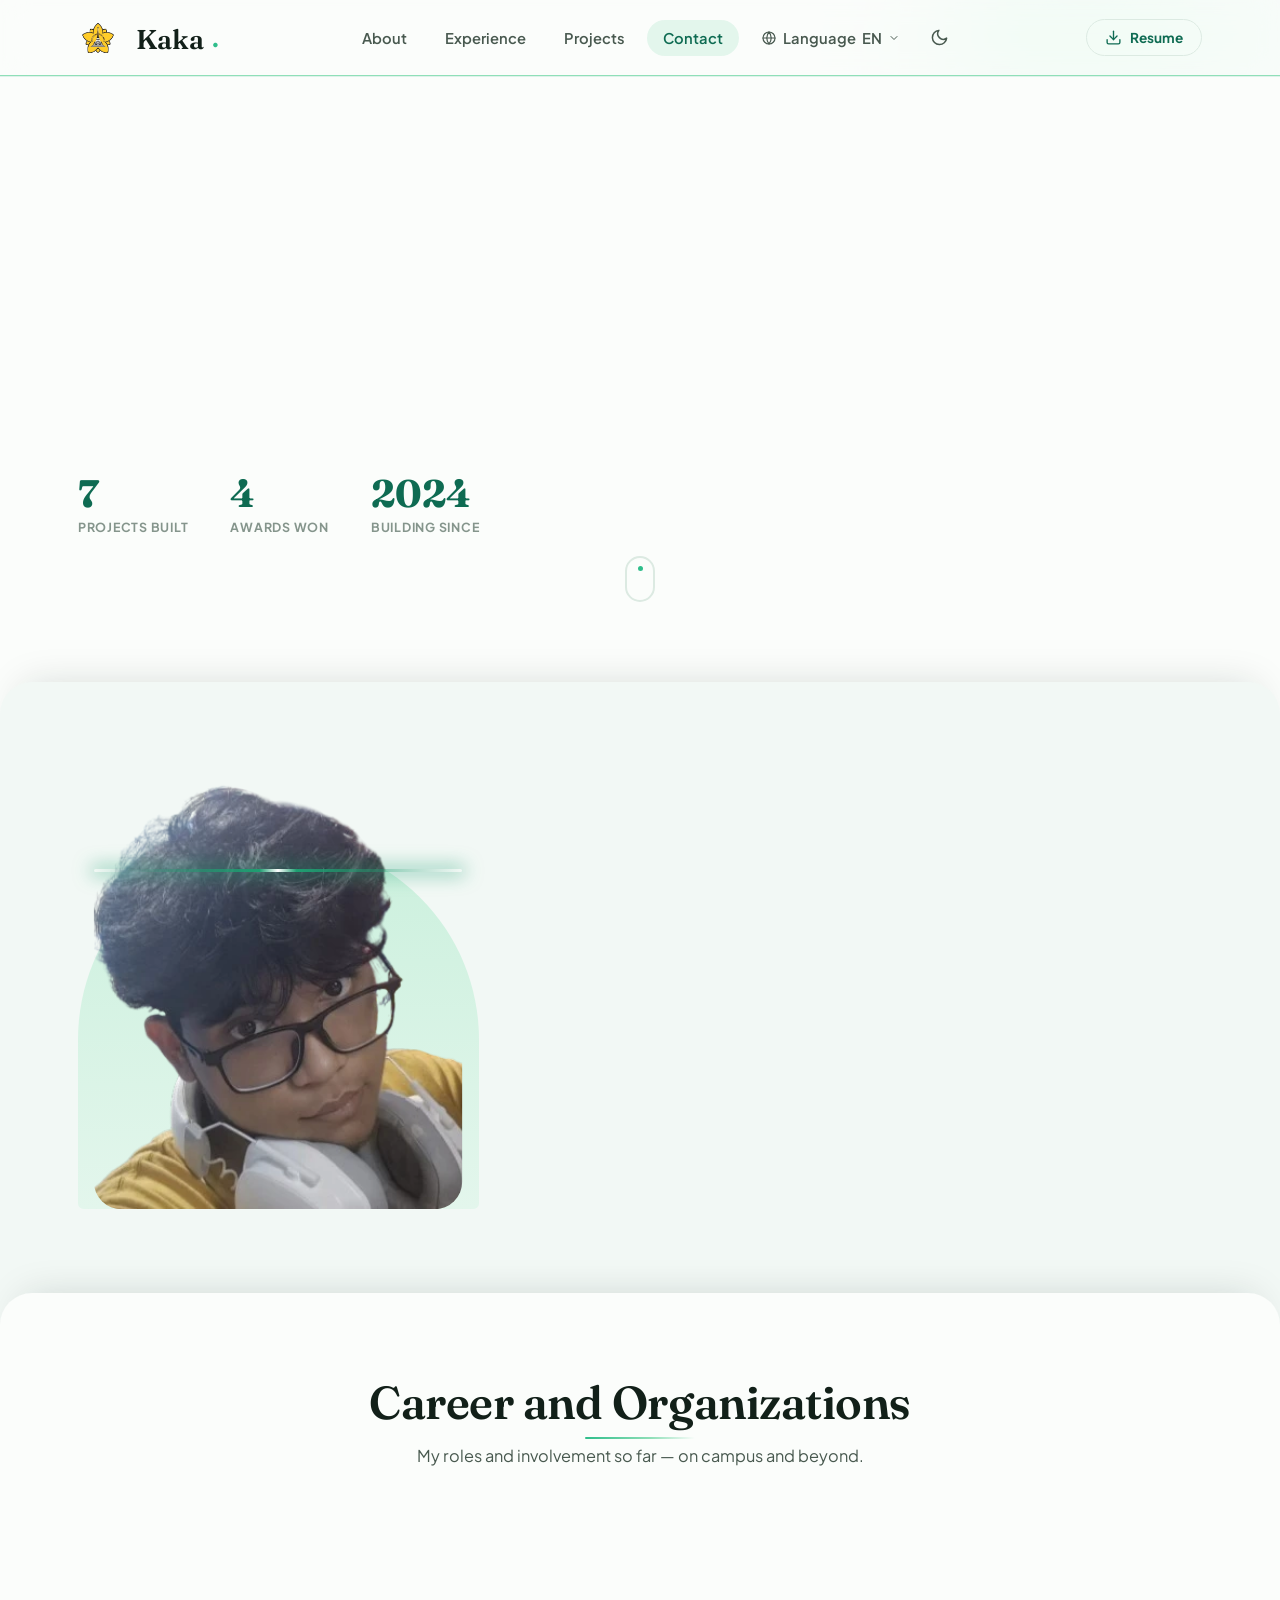
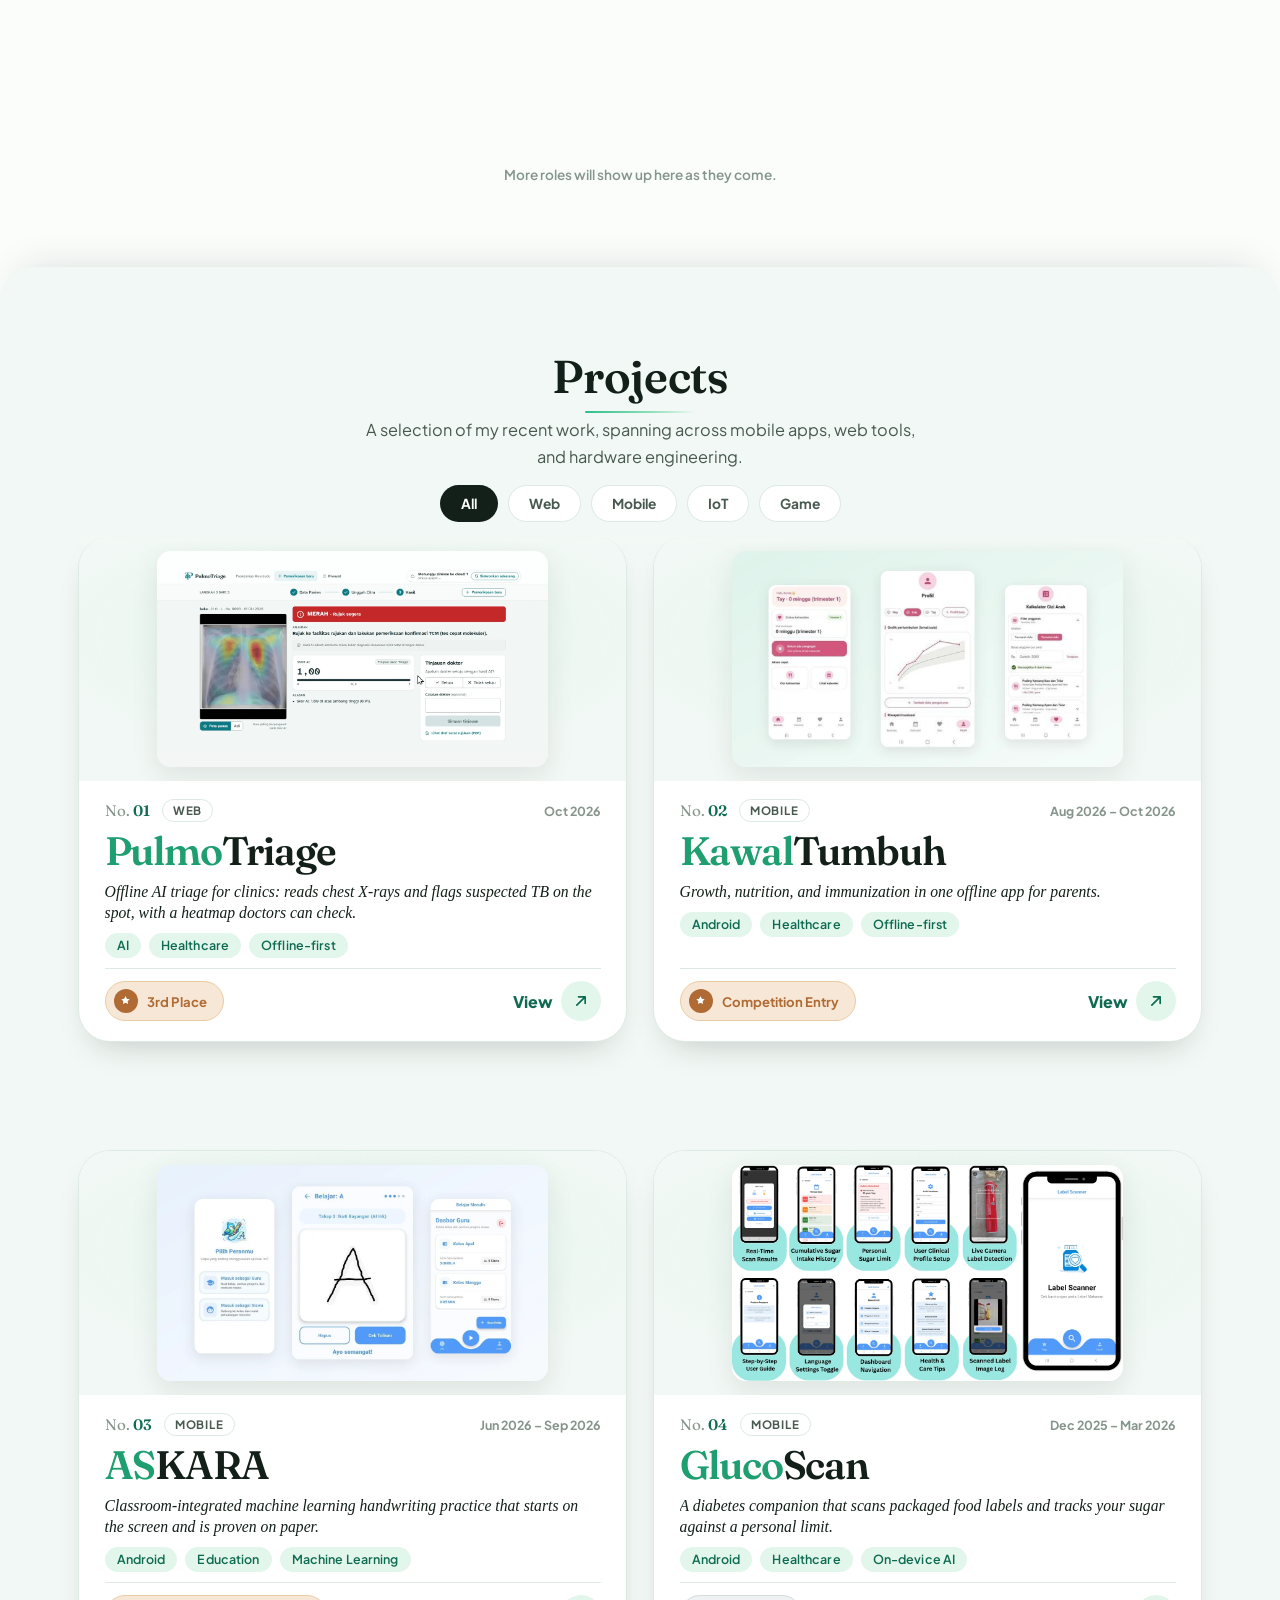
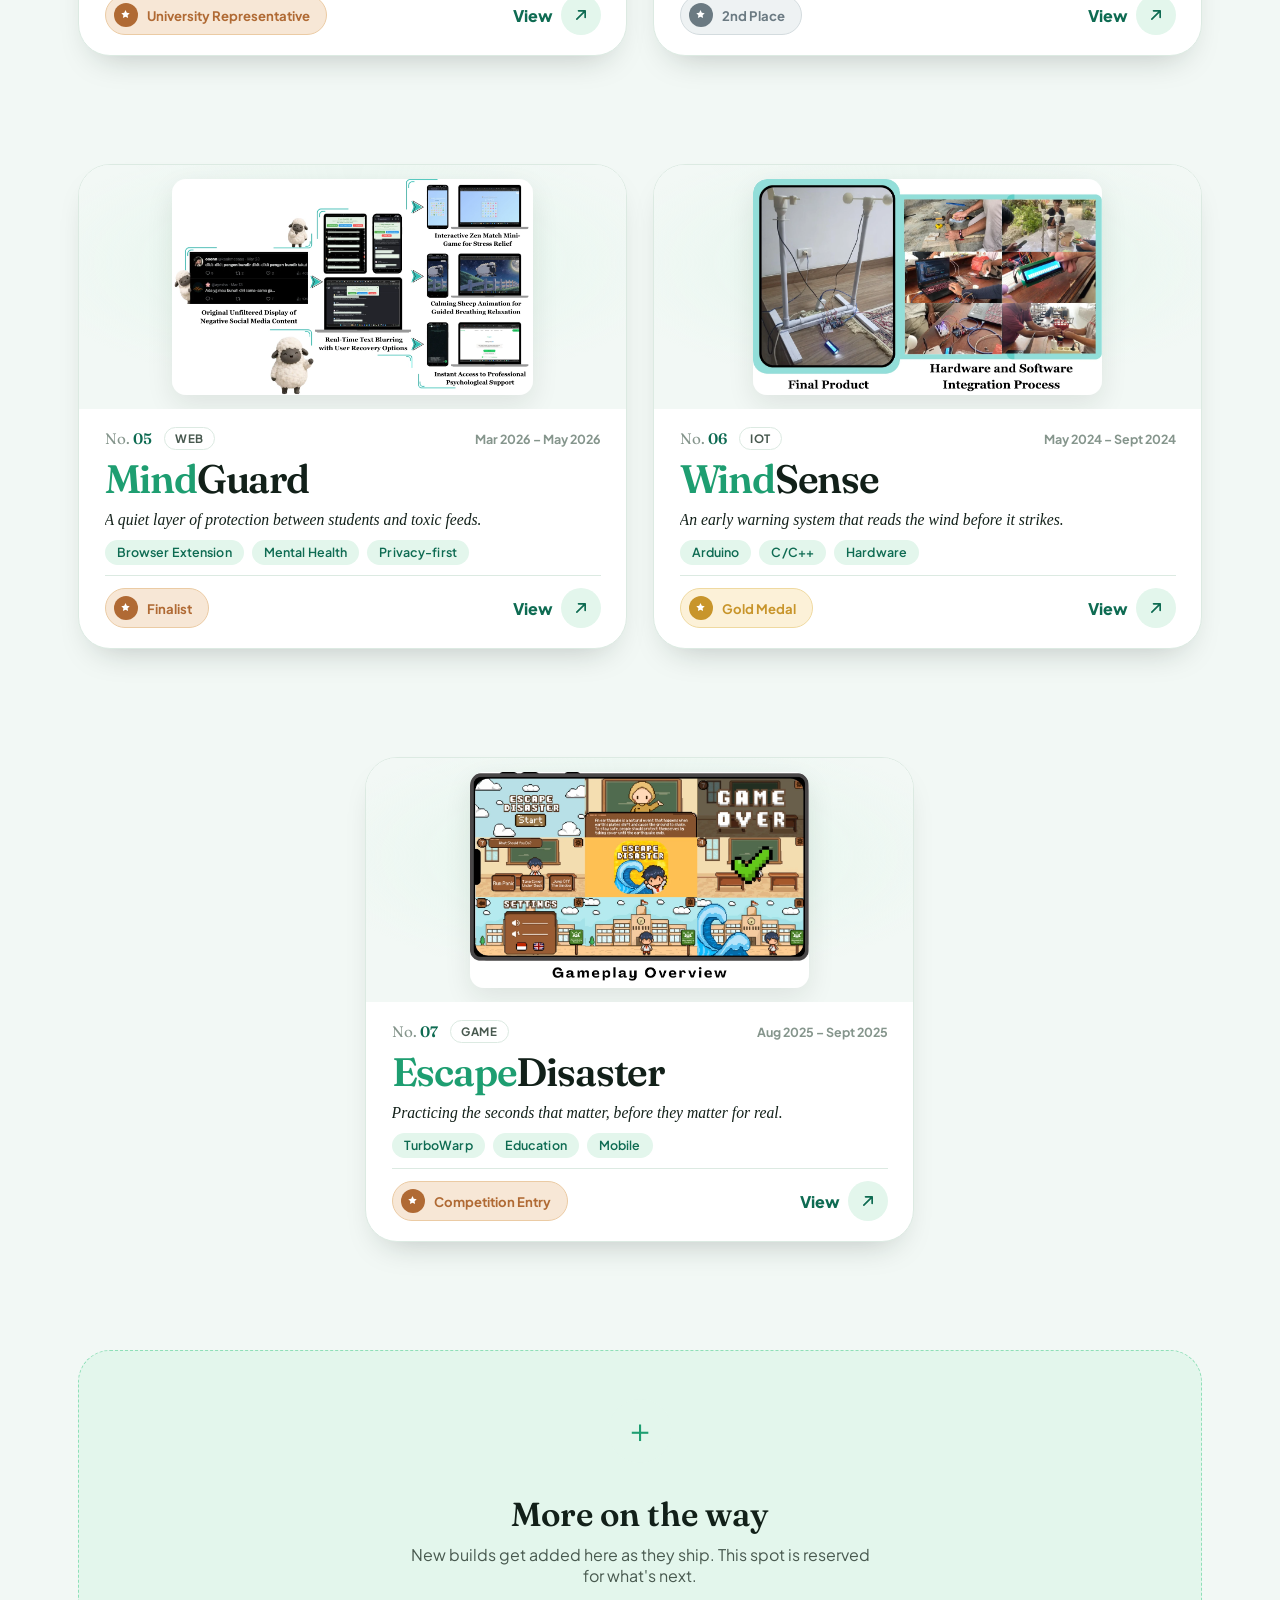
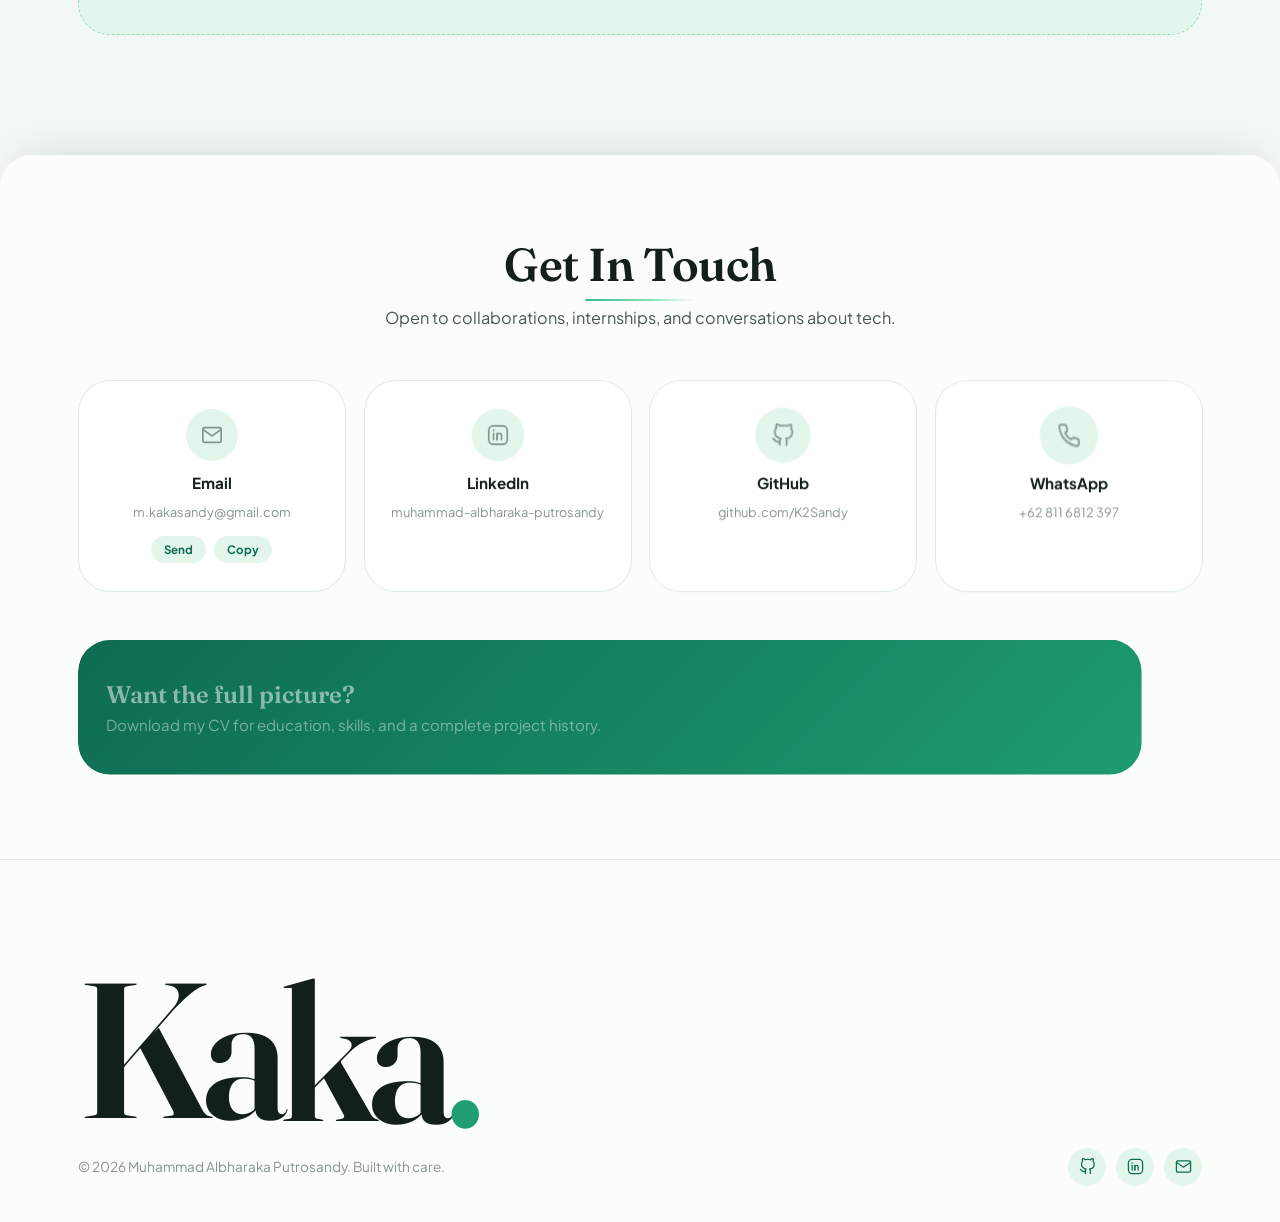
==== commit 8727b39f: "add some more info on the awards" ====
--- a/index.html
+++ b/index.html
@@ -409,7 +409,7 @@
 </button>
 
 <script src="assets/js/projects-data.js?v=4"></script>
-<script src="assets/js/i18n.js?v=5"></script>
+<script src="assets/js/i18n.js?v=6"></script>
 <script src="assets/js/main.js?v=6"></script>
 <script src="assets/vendor/gsap.min.js"></script>
 <script src="assets/vendor/ScrollTrigger.min.js"></script>
--- a/assets/css/enhance.css
+++ b/assets/css/enhance.css
@@ -446,3 +446,11 @@
 }
 @keyframes paintIn { from { opacity: 0; } to { opacity: 1; } }
 
+
+/* ---------- 7. KawalTumbuh gallery: 4 on top, 4 below ----------
+   Only pages that add class "grid-4" to .gallery-grid are affected.
+   To undo: remove this block and the "grid-4" class in projects/kawaltumbuh.html. */
+.gallery-grid.grid-4 { grid-template-columns: repeat(4, minmax(0, 1fr)); }
+@media (max-width: 900px) {
+  .gallery-grid.grid-4 { grid-template-columns: repeat(2, minmax(0, 1fr)); }
+}
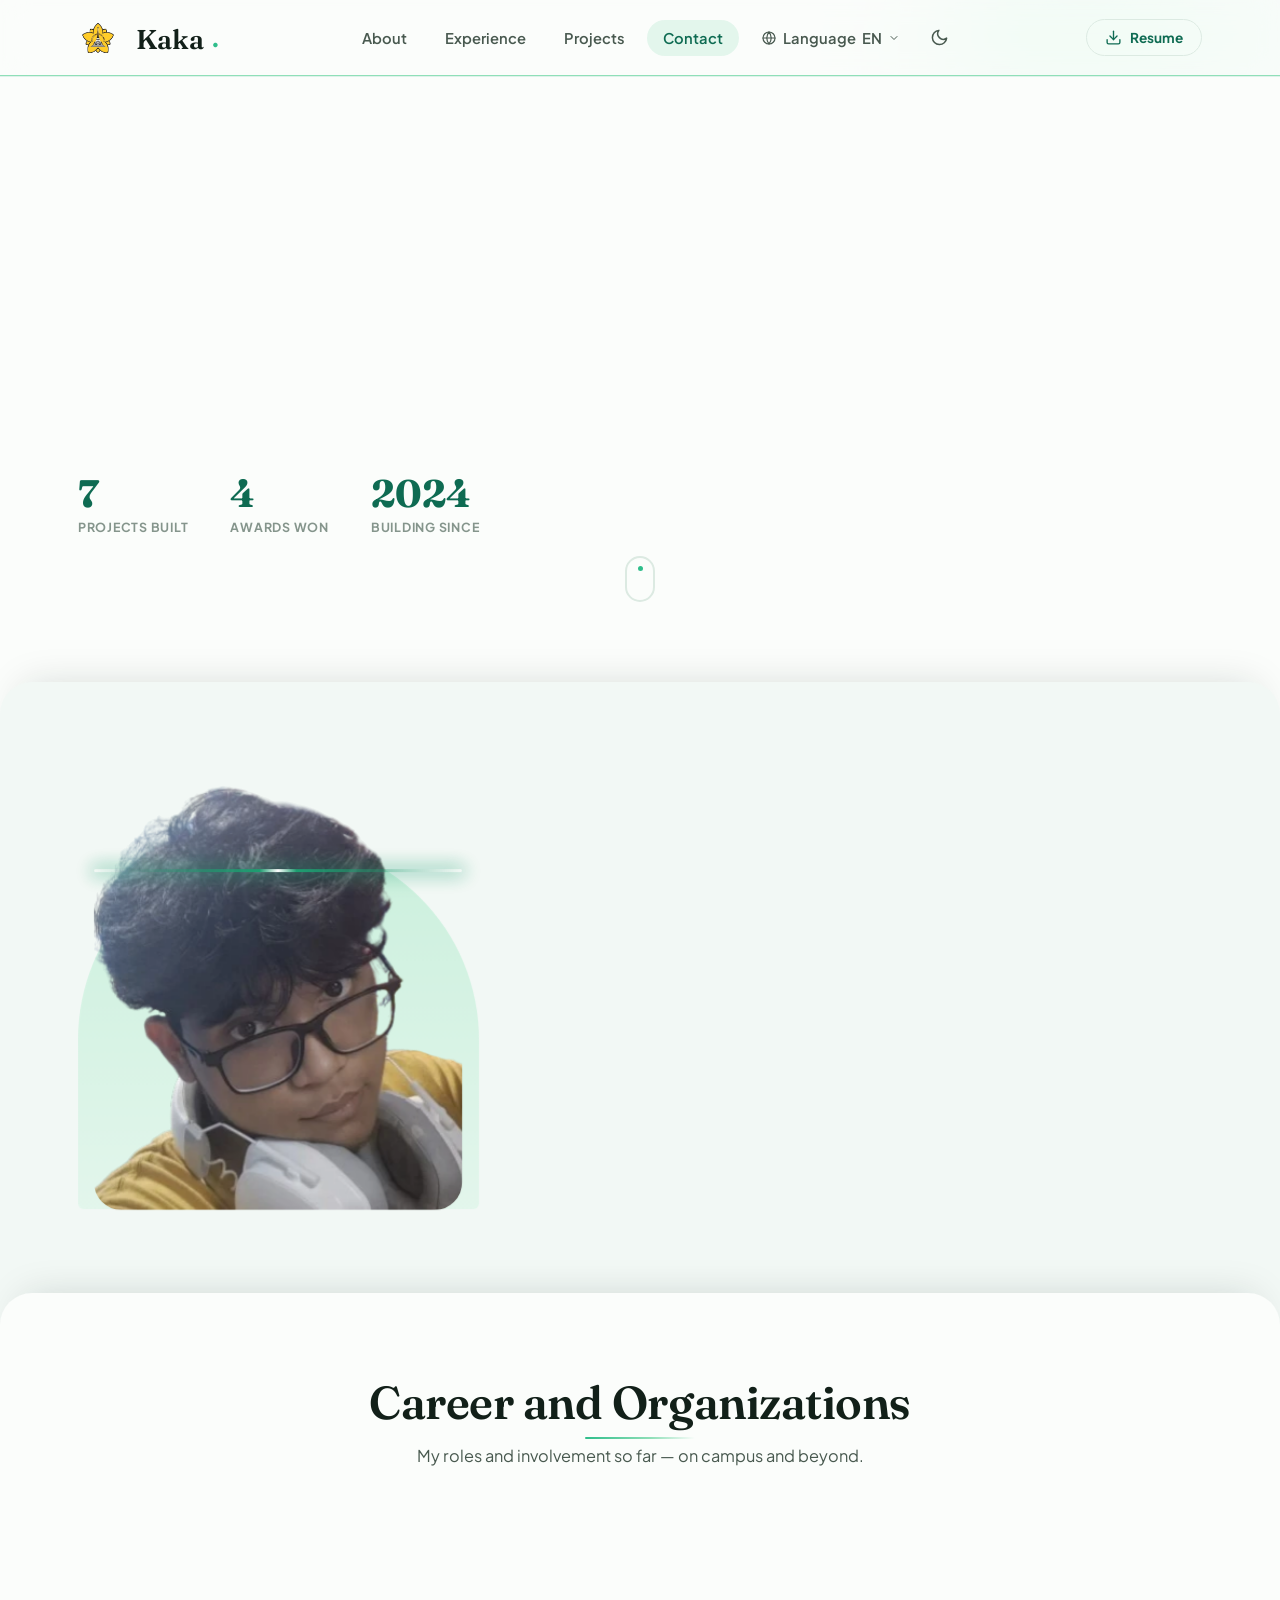
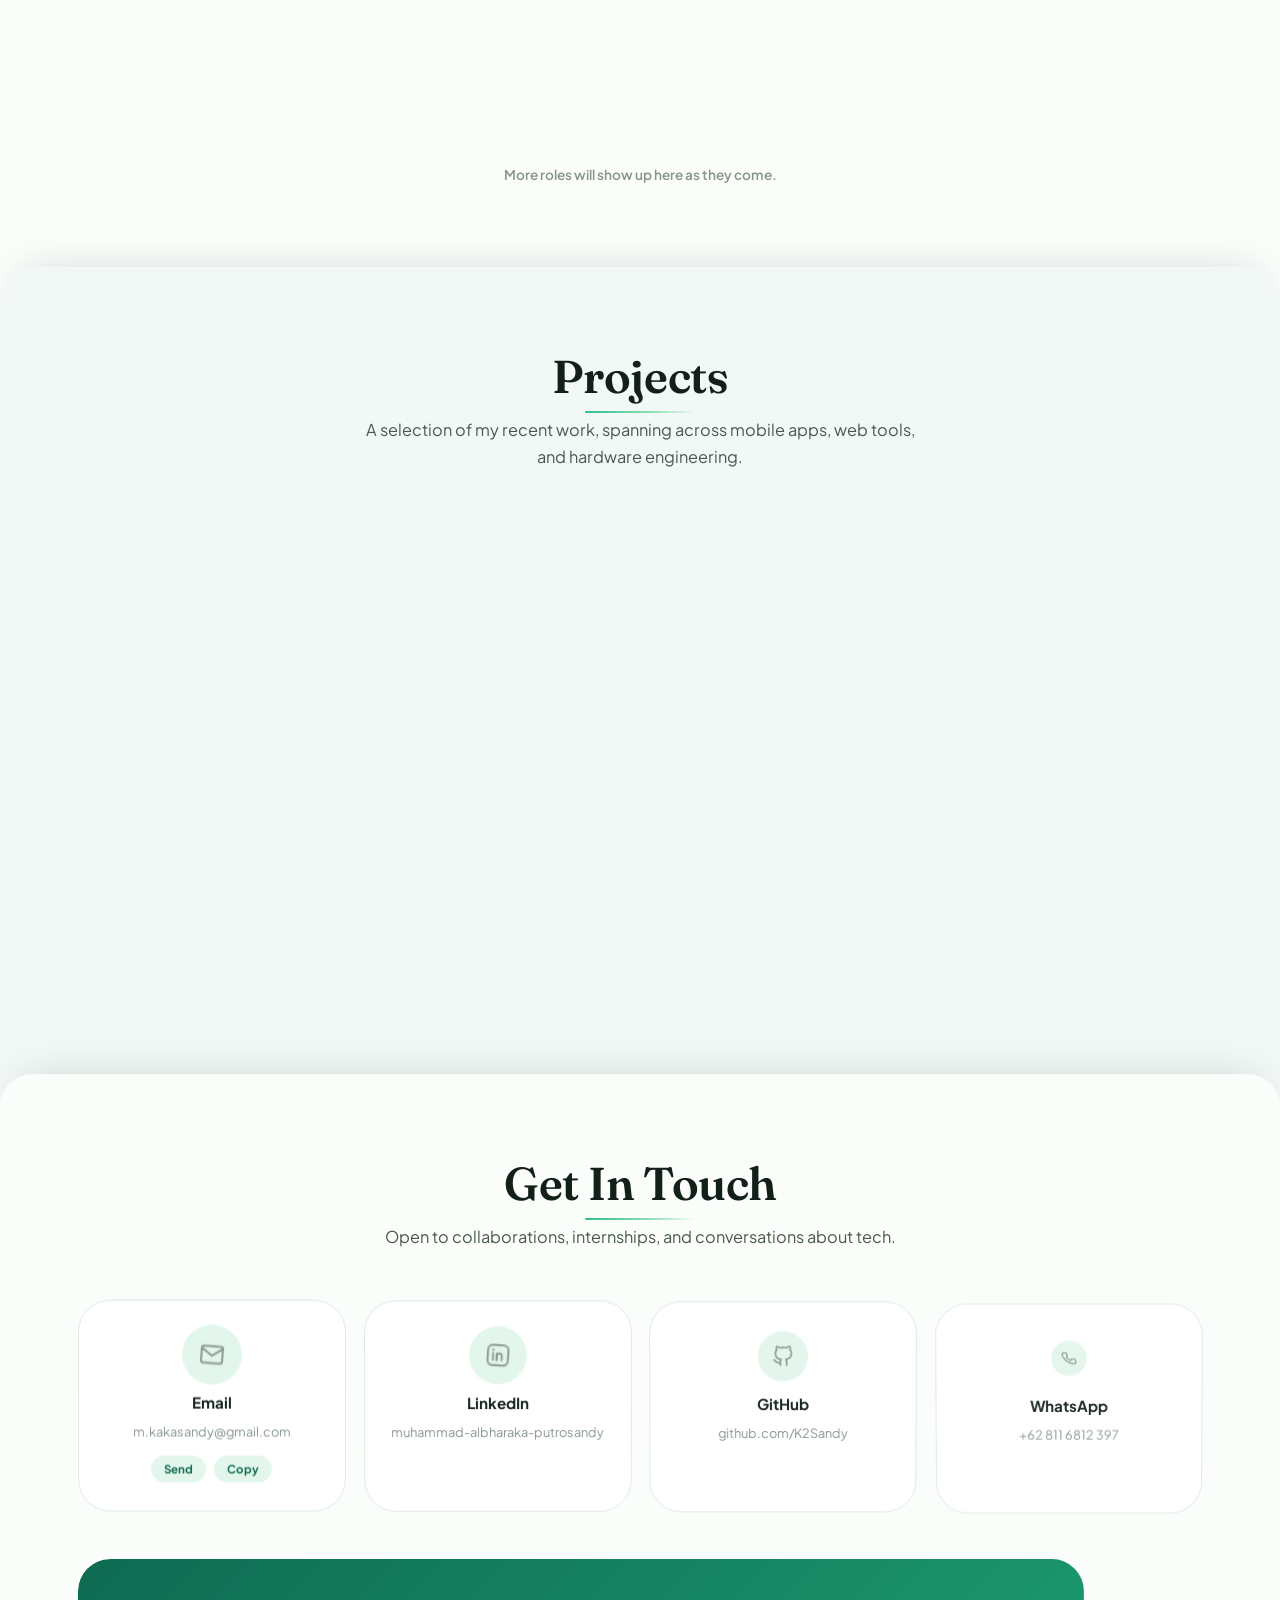
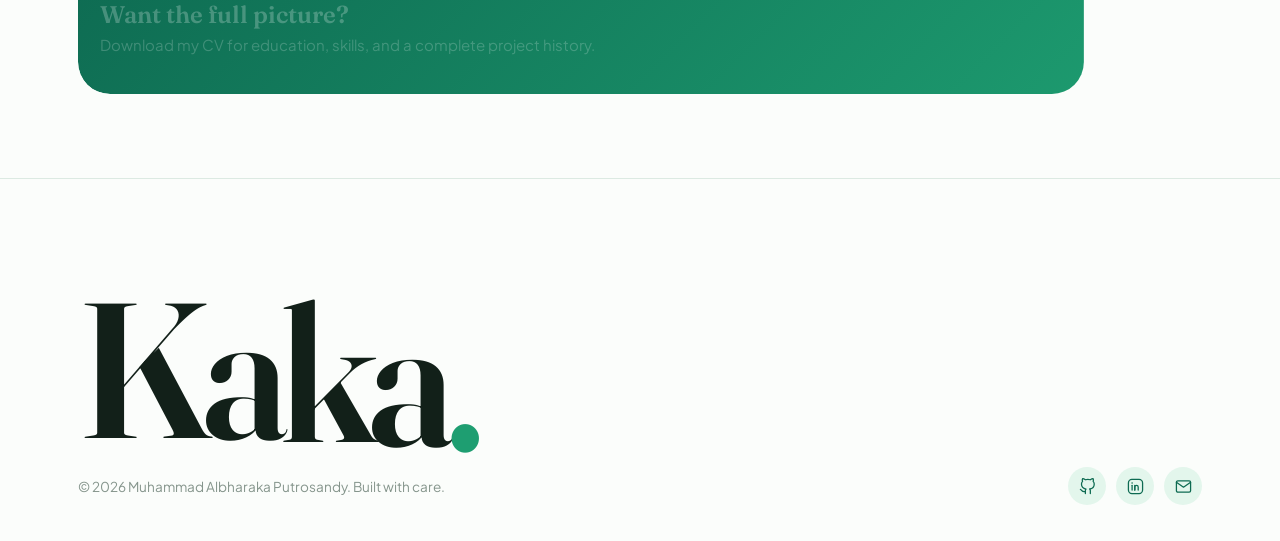
==== commit 7aba86a8: "Project Redesign" ====
--- a/index.html
+++ b/index.html
@@ -31,6 +31,7 @@
 
 <link rel="stylesheet" href="assets/css/style.css?v=8" />
 <link rel="stylesheet" href="assets/css/enhance.css?v=6" />
+<link rel="stylesheet" href="assets/css/rail.css?v=1" />
 <noscript><style>.preloader { display: none !important; }</style></noscript>
 </head>
 <body>
@@ -304,10 +305,19 @@
         <p class="section-sub center" data-i18n="projects.subtitle">A selection of my recent work, spanning across mobile apps, web tools, and hardware engineering.</p>
       </div>
 
-      <div class="project-filters" id="projectFilters"></div>
-      <div class="pstack" id="projectGrid">
-        <!-- rendered by assets/js/main.js using assets/js/projects-data.js -->
-      </div>
+      <!-- Projects rail + genre list: rendered by assets/js/rail.js (styles: assets/css/rail.css),
+           data from assets/js/projects-data.js (see the "genres" line of each project).
+
+           TO GO BACK TO THE OLD STACKED CARDS:
+           1) delete the <div id="prailRoot"> line below and un-comment the two old lines here
+           2) in assets/js/main.js, delete the 4-line "prailRoot" block at the top of renderProjectGrid()
+           (rail.css / rail.js can stay, they do nothing without #prailRoot)
+
+           OLD (kept for revert):
+           <div class="project-filters" id="projectFilters"></div>
+           <div class="pstack" id="projectGrid"></div>
+      -->
+      <div id="prailRoot" class="reveal"></div>
     </div>
   </section>
 
@@ -408,9 +418,10 @@
   <svg viewBox="0 0 24 24" fill="none" stroke="currentColor" stroke-width="2.2" stroke-linecap="round" stroke-linejoin="round"><line x1="12" y1="19" x2="12" y2="5"/><polyline points="5,12 12,5 19,12"/></svg>
 </button>
 
-<script src="assets/js/projects-data.js?v=4"></script>
+<script src="assets/js/projects-data.js?v=5"></script>
 <script src="assets/js/i18n.js?v=6"></script>
-<script src="assets/js/main.js?v=6"></script>
+<script src="assets/js/rail.js?v=1"></script>
+<script src="assets/js/main.js?v=7"></script>
 <script src="assets/vendor/gsap.min.js"></script>
 <script src="assets/vendor/ScrollTrigger.min.js"></script>
 <script src="assets/js/enhance.js?v=5"></script>
--- a/assets/css/enhance.css
+++ b/assets/css/enhance.css
@@ -447,9 +447,9 @@
 @keyframes paintIn { from { opacity: 0; } to { opacity: 1; } }
 
 
-/* ---------- 7. KawalTumbuh gallery: 4 on top, 4 below ----------
+/* ---------- 8. KawalTumbuh + ASKARA gallery: 4 on top, 4 below ----------
    Only pages that add class "grid-4" to .gallery-grid are affected.
-   To undo: remove this block and the "grid-4" class in projects/kawaltumbuh.html. */
+   To undo: remove this block and the "grid-4" class in projects/kawaltumbuh.html and projects/askara.html. */
 .gallery-grid.grid-4 { grid-template-columns: repeat(4, minmax(0, 1fr)); }
 @media (max-width: 900px) {
   .gallery-grid.grid-4 { grid-template-columns: repeat(2, minmax(0, 1fr)); }
--- a/assets/css/rail.css
+++ b/assets/css/rail.css
@@ -0,0 +1,162 @@
+/* ------------------------------------------------------------------
+   HOME · Projects rail (assets/js/rail.js)
+   Horizontal scroll-snap rail on the left, genre list on the right.
+   Under 900px the genre list becomes a chip row above the rail.
+   ------------------------------------------------------------------ */
+.prail-wrap {
+  display: grid;
+  grid-template-columns: minmax(0, 1fr) 210px;
+  gap: 36px;
+  margin-top: 40px;
+  align-items: start;
+}
+.prail-main { min-width: 0; position: relative; }
+.prail-box { position: relative; }
+
+/* ---------- rail ---------- */
+.prail {
+  display: flex;
+  gap: 20px;
+  overflow-x: auto;
+  scroll-snap-type: x mandatory;
+  scroll-padding-left: 2px;
+  padding: 6px 2px 18px;
+  scrollbar-width: none;
+  cursor: grab;
+  transition: opacity .2s var(--ease);
+  -webkit-mask-image: linear-gradient(90deg, transparent 0, #000 56px, #000 calc(100% - 56px), transparent);
+          mask-image: linear-gradient(90deg, transparent 0, #000 56px, #000 calc(100% - 56px), transparent);
+}
+.prail::-webkit-scrollbar { display: none; }
+.prail:focus-visible { outline: 2px solid var(--mint-500); outline-offset: 4px; border-radius: var(--radius-md); }
+.prail.is-dragging { cursor: grabbing; scroll-snap-type: none; }
+.prail.is-dragging * { pointer-events: none; }
+.prail.is-swapping { opacity: 0; }
+.prail.at-start {
+  -webkit-mask-image: linear-gradient(90deg, #000 0, #000 calc(100% - 56px), transparent);
+          mask-image: linear-gradient(90deg, #000 0, #000 calc(100% - 56px), transparent);
+}
+.prail.at-end {
+  -webkit-mask-image: linear-gradient(90deg, transparent 0, #000 56px);
+          mask-image: linear-gradient(90deg, transparent 0, #000 56px);
+}
+.prail.at-start.at-end { -webkit-mask-image: none; mask-image: none; }
+
+/* ---------- cards ---------- */
+.rcard {
+  flex: 0 0 calc((100% - 40px) / 2.5);
+  scroll-snap-align: start;
+  display: flex;
+  flex-direction: column;
+  background: var(--white);
+  border: 1px solid var(--line);
+  border-radius: var(--radius-md);
+  overflow: hidden;
+  box-shadow: var(--shadow-sm);
+  transition: transform .3s var(--ease), box-shadow .3s var(--ease), border-color .3s var(--ease);
+  color: inherit;
+  text-decoration: none;
+}
+.rcard:hover { transform: translateY(-4px); box-shadow: var(--shadow-md); border-color: var(--mint-300); }
+.rcard:focus-visible { outline: 2px solid var(--mint-500); outline-offset: 3px; }
+.rcard-media { aspect-ratio: 16 / 10; background: var(--paper-dim); overflow: hidden; display: grid; place-items: center; }
+.rcard-media img { width: 100%; height: 100%; object-fit: cover; display: block; transition: transform .5s var(--ease); }
+.rcard:hover .rcard-media img { transform: scale(1.04); }
+.rcard-media .icon-emoji { font-size: 3rem; }
+.rcard-body { padding: 18px 20px 20px; display: flex; flex-direction: column; gap: 10px; flex: 1; }
+.rcard-top { display: flex; align-items: center; gap: 10px; font-size: .74rem; color: var(--ink-faint); font-weight: 600; }
+.rcard-num { font-family: var(--font-mono); color: var(--accent-text); }
+.rcard-period { margin-left: auto; }
+.rcard-name { font-family: var(--font-display); font-size: 1.55rem; line-height: 1.1; margin: 0; font-weight: 600; }
+.rcard-name .brand-a { color: var(--mint-600); }
+.rcard-tagline {
+  margin: 0; font-size: .88rem; line-height: 1.55; color: var(--ink-soft);
+  display: -webkit-box; -webkit-line-clamp: 3; -webkit-box-orient: vertical; overflow: hidden;
+}
+.rcard-foot { margin-top: auto; padding-top: 6px; display: flex; align-items: center; justify-content: space-between; gap: 10px; }
+.rcard-cta { display: inline-flex; align-items: center; gap: 4px; font-size: .8rem; font-weight: 700; color: var(--accent-text); white-space: nowrap; }
+.rcard-cta svg { width: 14px; height: 14px; transition: transform .3s var(--ease); }
+.rcard:hover .rcard-cta svg { transform: translate(2px, -2px); }
+.rcard .medal { font-size: .7rem; white-space: nowrap; min-width: 0; }
+
+.rcard--ghost {
+  background: transparent;
+  border: 1.5px dashed var(--line);
+  box-shadow: none;
+  align-items: center;
+  justify-content: center;
+  text-align: center;
+  padding: 28px;
+  gap: 8px;
+  min-height: 300px;
+}
+.rcard--ghost:hover { transform: none; box-shadow: none; border-color: var(--line); }
+.rcard--ghost .ghost-plus { width: 46px; height: 46px; border-radius: 50%; display: grid; place-items: center; background: var(--mint-mist); color: var(--accent-text); font-size: 1.4rem; }
+.rcard--ghost h3 { font-family: var(--font-display); font-size: 1.25rem; margin: 6px 0 0; }
+.rcard--ghost p { margin: 0; font-size: .85rem; color: var(--ink-soft); max-width: 230px; }
+
+/* ---------- edge arrows (sit on the faded cards, vertically centred on the cards) ---------- */
+.prail-edge {
+  position: absolute; top: calc(50% - 6px); z-index: 3;
+  width: 52px; height: 52px; margin-top: -26px; border-radius: 50%;
+  display: grid; place-items: center; cursor: pointer; padding: 0;
+  color: var(--ink);
+  background: rgba(255, 255, 255, .62);
+  border: 1px solid rgba(255, 255, 255, .8);
+  box-shadow: 0 6px 22px rgba(18, 32, 25, .14);
+  -webkit-backdrop-filter: blur(6px); backdrop-filter: blur(6px);
+  transition: opacity .3s var(--ease), transform .3s var(--ease), background .2s, box-shadow .2s;
+}
+.prail-edge svg { width: 22px; height: 22px; }
+.prail-edge--next { right: 6px; }
+.prail-edge--prev { left: 6px; }
+.prail-edge:hover { background: rgba(255, 255, 255, .95); box-shadow: 0 8px 26px rgba(18, 32, 25, .2); transform: scale(1.06); }
+.prail-edge:focus-visible { outline: 2px solid var(--mint-500); outline-offset: 3px; }
+.prail-edge.is-hidden { opacity: 0; pointer-events: none; transform: scale(.85); }
+:root[data-theme="dark"] .prail-edge { background: rgba(14, 27, 21, .6); border-color: rgba(255, 255, 255, .14); color: #EAF6F0; }
+:root[data-theme="dark"] .prail-edge:hover { background: rgba(14, 27, 21, .92); }
+
+/* ---------- progress + counter ---------- */
+.prail-ctrl { display: flex; align-items: center; gap: 14px; margin-top: 2px; }
+.prail-progress { flex: 1; height: 3px; border-radius: 3px; background: var(--line); overflow: hidden; }
+.prail-progress span { display: block; height: 100%; width: 30%; background: var(--mint-500); border-radius: 3px; transition: width .2s, transform .2s; transform-origin: left; }
+.prail-count { font-family: var(--font-mono); font-size: .8rem; color: var(--ink-soft); min-width: 52px; text-align: right; }
+
+/* ---------- genre list ---------- */
+.pgenre { position: sticky; top: calc(var(--nav-h) + 20px); min-width: 0; }
+.pgenre-label { font-size: .72rem; font-weight: 700; letter-spacing: .14em; text-transform: uppercase; color: var(--ink-faint); margin: 4px 0 12px 14px; }
+.pgenre-list { list-style: none; margin: 0; padding: 0; display: flex; flex-direction: column; gap: 2px; border-left: 1px solid var(--line); }
+.pgenre-btn {
+  width: 100%; display: flex; align-items: baseline; gap: 10px;
+  padding: 10px 14px; margin-left: -1px;
+  background: none; border: 0; border-left: 2px solid transparent;
+  font: inherit; font-size: 1rem; font-weight: 600; color: var(--ink-soft);
+  cursor: pointer; text-align: left;
+  transition: color .2s, border-color .2s, background .2s;
+}
+.pgenre-btn:hover { color: var(--ink); }
+.pgenre-btn:focus-visible { outline: 2px solid var(--mint-500); outline-offset: -2px; }
+.pgenre-btn.is-active { color: var(--ink); border-left-color: var(--mint-500); background: linear-gradient(90deg, var(--mint-mist), transparent); }
+
+/* ---------- tablet / phone ---------- */
+@media (max-width: 900px) {
+  .prail-wrap { grid-template-columns: minmax(0, 1fr); gap: 18px; margin-top: 28px; }
+  .pgenre { position: static; order: -1; }
+  .pgenre-label { display: none; }
+  .pgenre-list { flex-direction: row; border-left: 0; gap: 8px; overflow-x: auto; scrollbar-width: none; padding-bottom: 4px; }
+  .pgenre-list::-webkit-scrollbar { display: none; }
+  .pgenre-btn {
+    width: auto; white-space: nowrap; margin: 0; padding: 8px 14px;
+    border: 1px solid var(--line); border-radius: var(--radius-full); font-size: .88rem;
+  }
+  .pgenre-btn.is-active { background: var(--inverse-bg); color: var(--inverse-text); border-color: var(--inverse-bg); }
+  .rcard { flex-basis: min(78vw, 320px); }
+  .prail { cursor: auto; }
+  .prail, .prail.at-start { -webkit-mask-image: none; mask-image: none; }
+  .prail-edge { display: none; }
+  .prail-ctrl { margin-top: 0; }
+}
+
+@media (prefers-reduced-motion: reduce) {
+  .prail, .rcard, .rcard-media img, .prail-edge, .prail-progress span { transition: none; }
+}
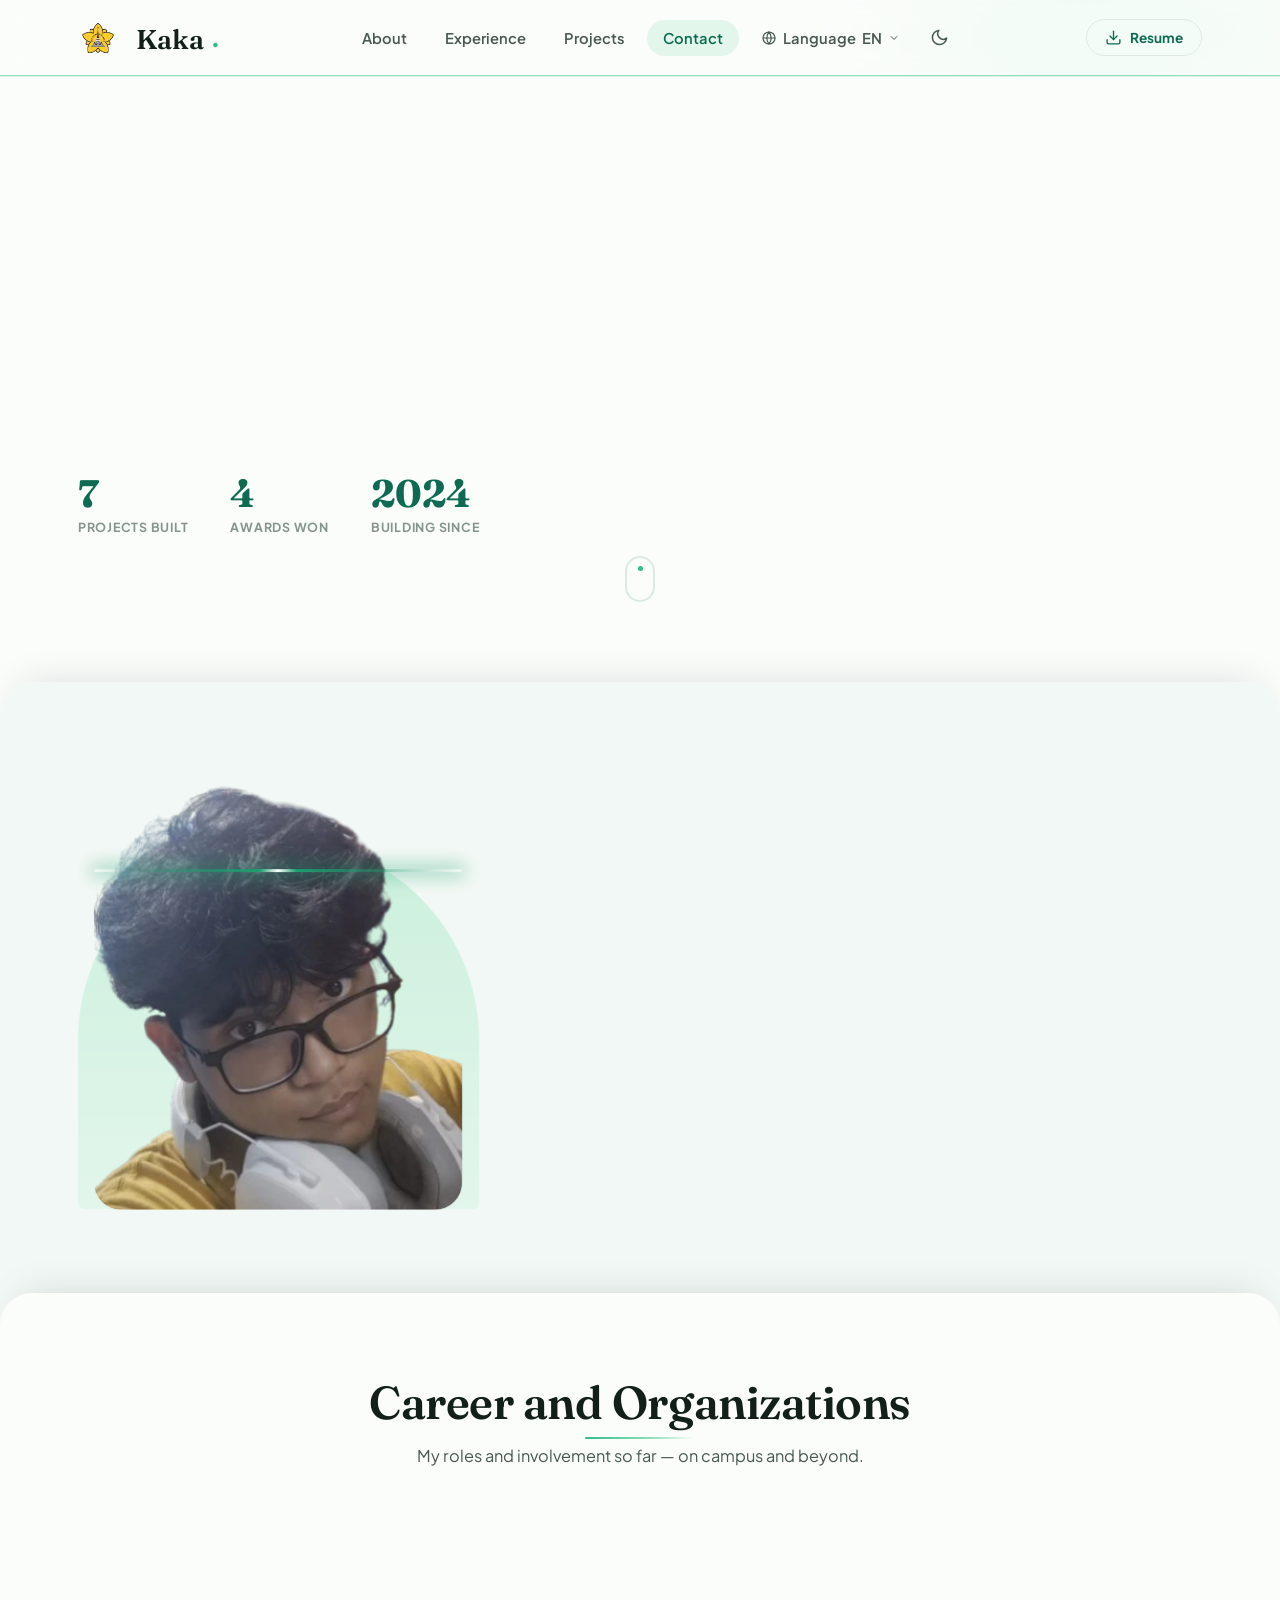
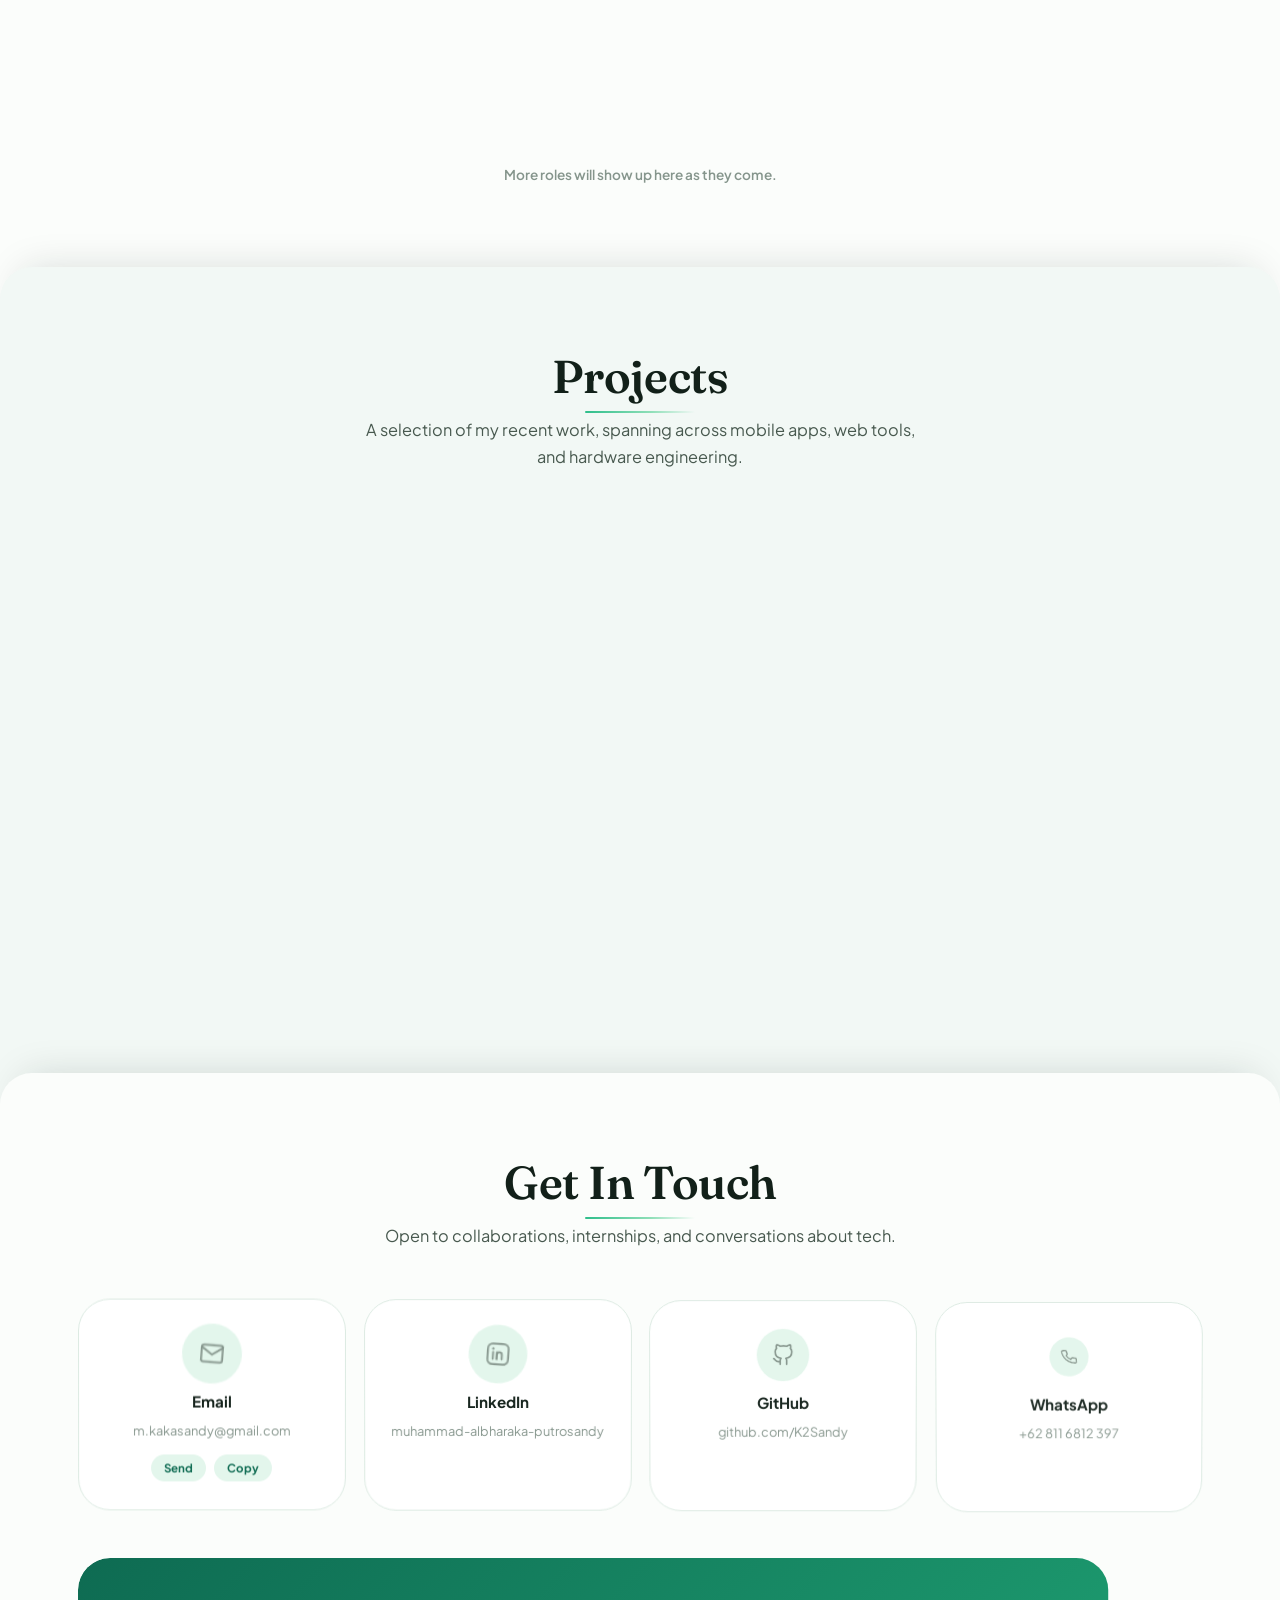
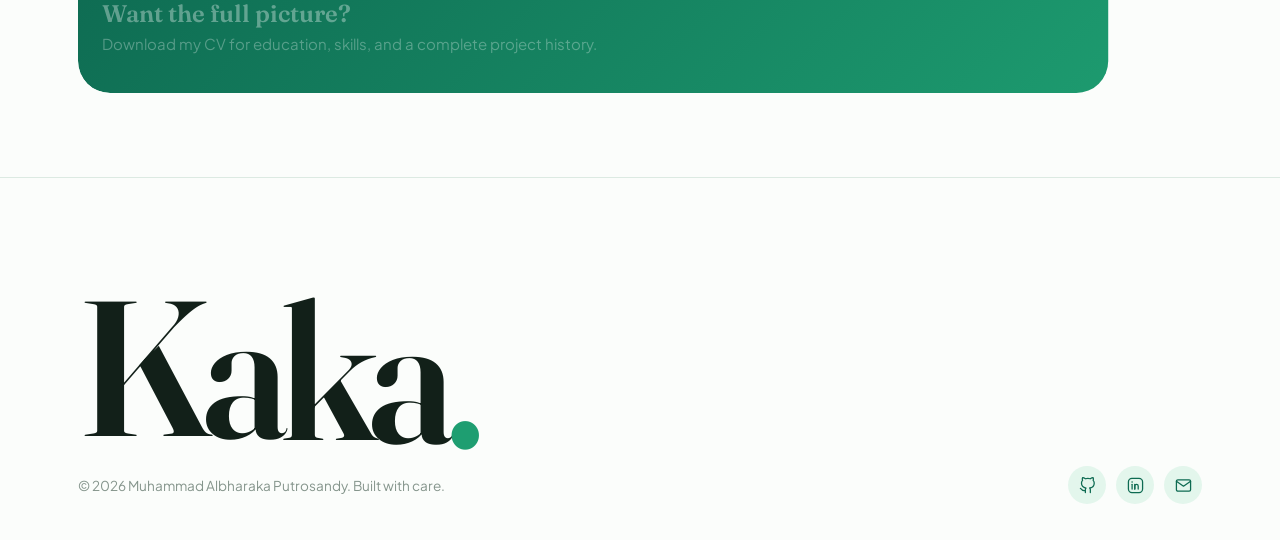
==== commit 1112cca0: "nimbul drag hovernya" ====
--- a/index.html
+++ b/index.html
@@ -31,7 +31,7 @@
 
 <link rel="stylesheet" href="assets/css/style.css?v=8" />
 <link rel="stylesheet" href="assets/css/enhance.css?v=6" />
-<link rel="stylesheet" href="assets/css/rail.css?v=1" />
+<link rel="stylesheet" href="assets/css/rail.css?v=2" />
 <noscript><style>.preloader { display: none !important; }</style></noscript>
 </head>
 <body>
@@ -420,7 +420,7 @@
 
 <script src="assets/js/projects-data.js?v=5"></script>
 <script src="assets/js/i18n.js?v=6"></script>
-<script src="assets/js/rail.js?v=1"></script>
+<script src="assets/js/rail.js?v=2"></script>
 <script src="assets/js/main.js?v=7"></script>
 <script src="assets/vendor/gsap.min.js"></script>
 <script src="assets/vendor/ScrollTrigger.min.js"></script>
--- a/assets/css/rail.css
+++ b/assets/css/rail.css
@@ -117,9 +117,21 @@
 :root[data-theme="dark"] .prail-edge:hover { background: rgba(14, 27, 21, .92); }
 
 /* ---------- progress + counter ---------- */
-.prail-ctrl { display: flex; align-items: center; gap: 14px; margin-top: 2px; }
-.prail-progress { flex: 1; height: 3px; border-radius: 3px; background: var(--line); overflow: hidden; }
-.prail-progress span { display: block; height: 100%; width: 30%; background: var(--mint-500); border-radius: 3px; transition: width .2s, transform .2s; transform-origin: left; }
+.prail-ctrl { display: flex; align-items: center; gap: 14px; margin-top: -4px; }
+.prail-progress { position: relative; flex: 1; height: 20px; cursor: pointer; touch-action: none; }
+.prail-progress::before { content: ""; position: absolute; left: 0; right: 0; top: 50%; height: 3px; margin-top: -1.5px; border-radius: 3px; background: var(--line); transition: height .22s var(--ease), margin .22s var(--ease), border-radius .22s; }
+.prail-progress span {
+  position: absolute; left: 0; top: 50%; width: 30%; height: 5px; margin-top: -2.5px;
+  background: var(--mint-500); border-radius: 5px; cursor: grab;
+  transition: width .2s, transform .2s, height .22s var(--ease), margin .22s var(--ease), border-radius .22s, box-shadow .22s; transform-origin: left;
+}
+.prail-progress span { box-shadow: 0 0 0 rgba(31, 175, 124, 0); }
+.prail-progress:hover::before, .prail-ctrl.is-scrubbing .prail-progress::before { height: 8px; margin-top: -4px; border-radius: 8px; }
+.prail-progress:hover span, .prail-ctrl.is-scrubbing .prail-progress span {
+  height: 14px; margin-top: -7px; border-radius: 14px;
+  box-shadow: 0 3px 12px rgba(31, 175, 124, .45), 0 0 0 3px rgba(31, 175, 124, .16);
+}
+.prail-ctrl.is-scrubbing .prail-progress span { cursor: grabbing; transition: none; }
 .prail-count { font-family: var(--font-mono); font-size: .8rem; color: var(--ink-soft); min-width: 52px; text-align: right; }
 
 /* ---------- genre list ---------- */
@@ -154,7 +166,7 @@
   .prail { cursor: auto; }
   .prail, .prail.at-start { -webkit-mask-image: none; mask-image: none; }
   .prail-edge { display: none; }
-  .prail-ctrl { margin-top: 0; }
+  .prail-ctrl { margin-top: -6px; }
 }
 
 @media (prefers-reduced-motion: reduce) {
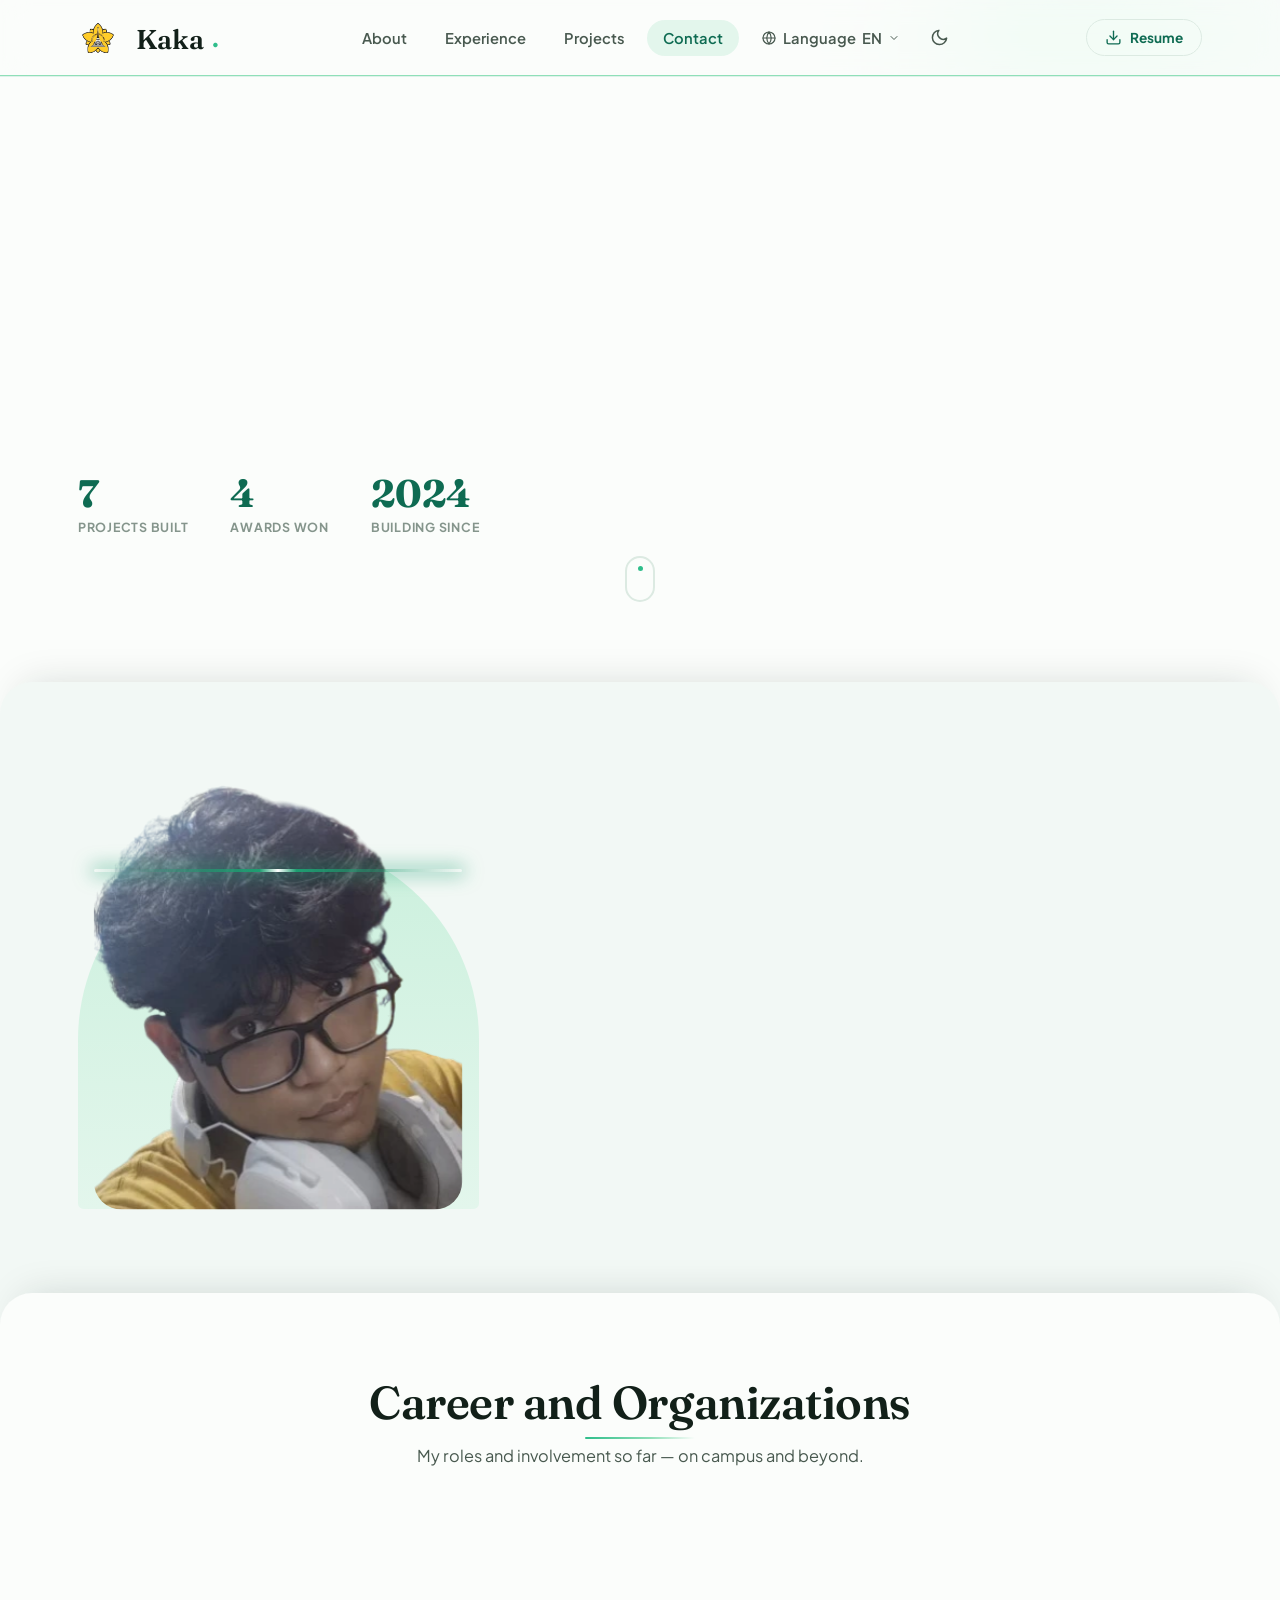
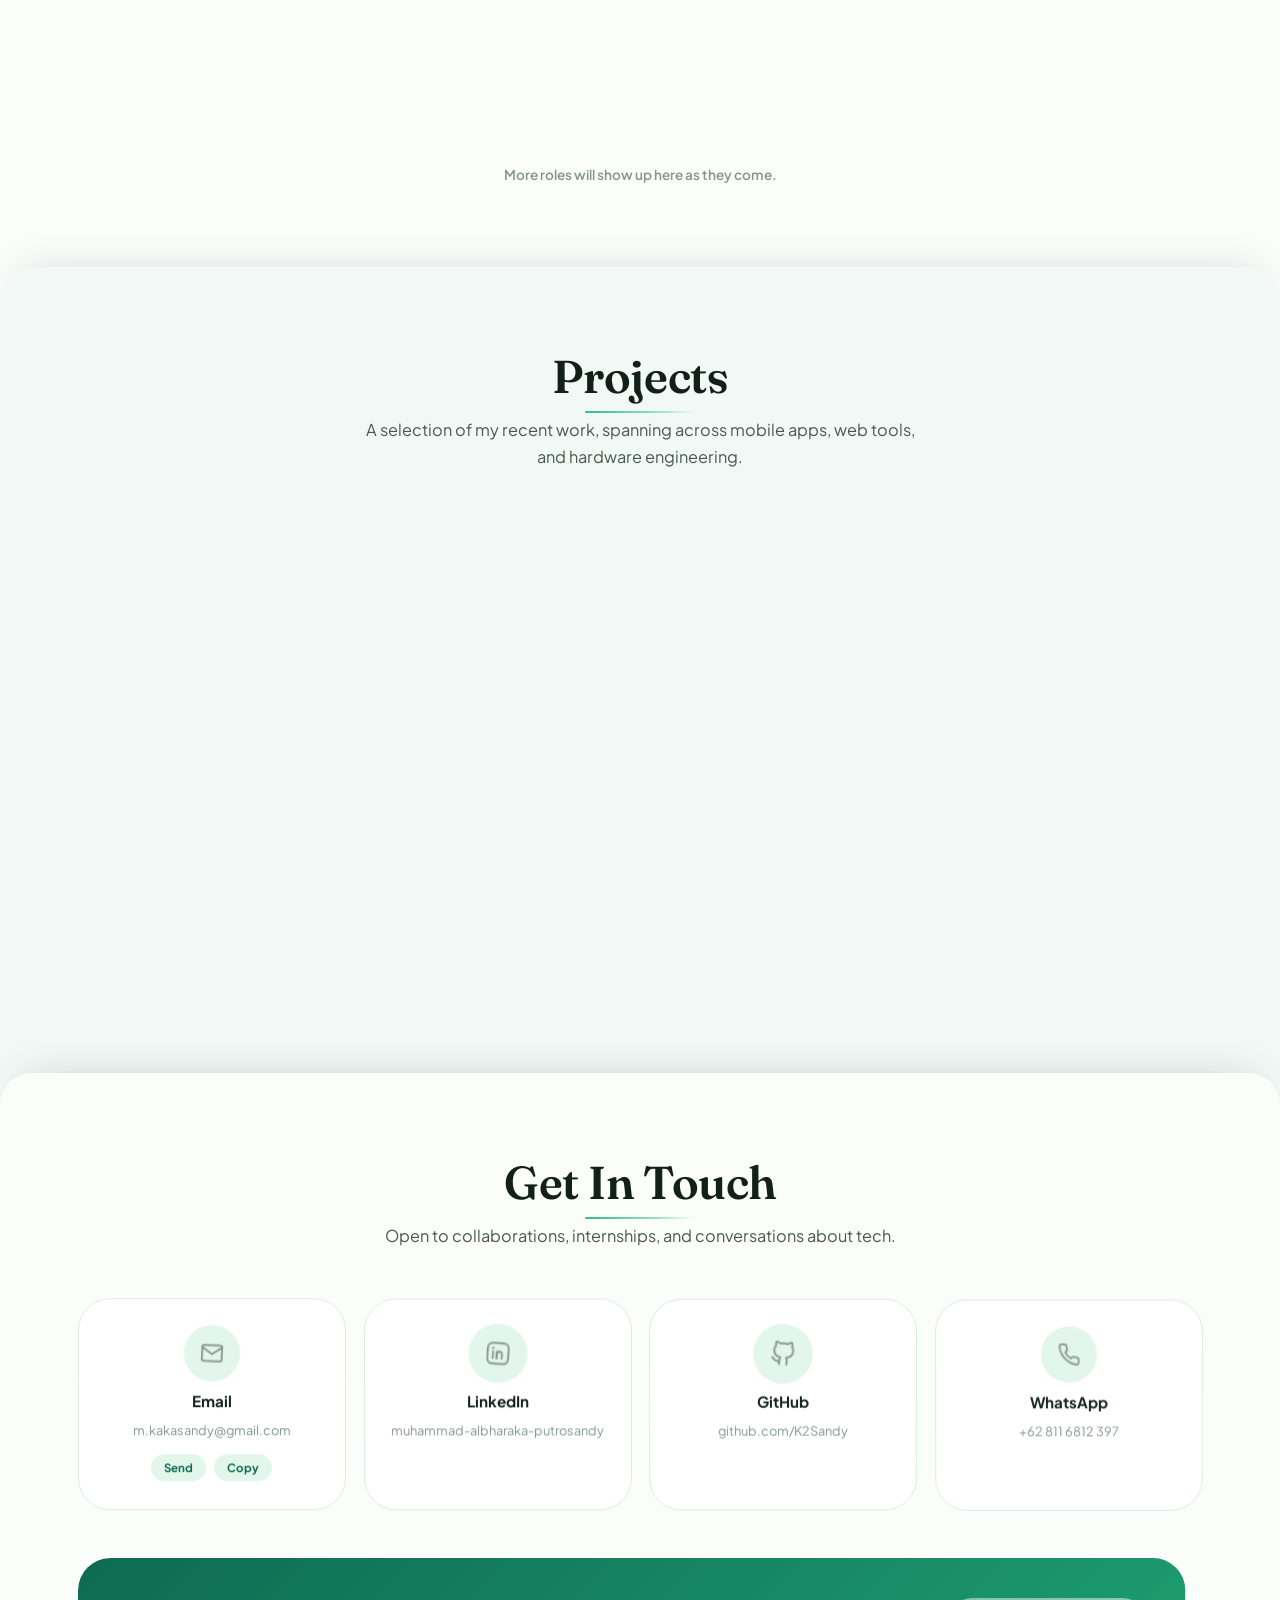
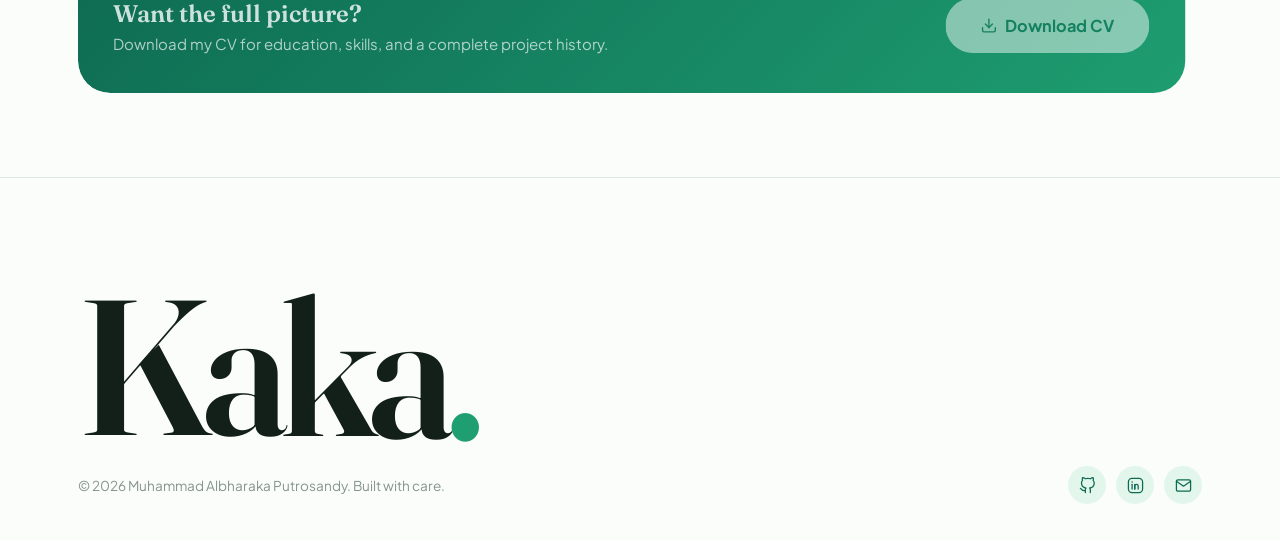
==== commit 5f381f3a: "variation of proj" ====
--- a/index.html
+++ b/index.html
@@ -31,7 +31,7 @@
 
 <link rel="stylesheet" href="assets/css/style.css?v=8" />
 <link rel="stylesheet" href="assets/css/enhance.css?v=6" />
-<link rel="stylesheet" href="assets/css/rail.css?v=2" />
+<link rel="stylesheet" href="assets/css/rail.css?v=3" />
 <noscript><style>.preloader { display: none !important; }</style></noscript>
 </head>
 <body>
@@ -420,7 +420,7 @@
 
 <script src="assets/js/projects-data.js?v=5"></script>
 <script src="assets/js/i18n.js?v=6"></script>
-<script src="assets/js/rail.js?v=2"></script>
+<script src="assets/js/rail.js?v=3"></script>
 <script src="assets/js/main.js?v=7"></script>
 <script src="assets/vendor/gsap.min.js"></script>
 <script src="assets/vendor/ScrollTrigger.min.js"></script>
--- a/assets/css/rail.css
+++ b/assets/css/rail.css
@@ -134,34 +134,41 @@
 .prail-ctrl.is-scrubbing .prail-progress span { cursor: grabbing; transition: none; }
 .prail-count { font-family: var(--font-mono); font-size: .8rem; color: var(--ink-soft); min-width: 52px; text-align: right; }
 
-/* ---------- genre list ---------- */
+/* ---------- genre list (outlined capsule, icon + label) ---------- */
 .pgenre { position: sticky; top: calc(var(--nav-h) + 20px); min-width: 0; }
-.pgenre-label { font-size: .72rem; font-weight: 700; letter-spacing: .14em; text-transform: uppercase; color: var(--ink-faint); margin: 4px 0 12px 14px; }
-.pgenre-list { list-style: none; margin: 0; padding: 0; display: flex; flex-direction: column; gap: 2px; border-left: 1px solid var(--line); }
+.pgenre-label { font-size: .72rem; font-weight: 700; letter-spacing: .14em; text-transform: uppercase; color: var(--ink-faint); margin: 0 0 10px 8px; }
+.pgenre-list { list-style: none; margin: 0; padding: 12px; display: flex; flex-direction: column; gap: 6px; border: 1.5px solid var(--line); border-radius: 34px; }
 .pgenre-btn {
-  width: 100%; display: flex; align-items: baseline; gap: 10px;
-  padding: 10px 14px; margin-left: -1px;
-  background: none; border: 0; border-left: 2px solid transparent;
-  font: inherit; font-size: 1rem; font-weight: 600; color: var(--ink-soft);
+  width: 100%; display: flex; align-items: center; gap: 12px;
+  padding: 6px 16px 6px 12px; margin: 0;
+  background: none; border: 0; border-radius: 999px;
+  box-shadow: inset 0 0 0 1.5px transparent;
+  font: inherit; font-size: .95rem; font-weight: 600; color: var(--ink-soft);
   cursor: pointer; text-align: left;
-  transition: color .2s, border-color .2s, background .2s;
+  transition: color .2s, background .25s, box-shadow .25s;
 }
-.pgenre-btn:hover { color: var(--ink); }
-.pgenre-btn:focus-visible { outline: 2px solid var(--mint-500); outline-offset: -2px; }
-.pgenre-btn.is-active { color: var(--ink); border-left-color: var(--mint-500); background: linear-gradient(90deg, var(--mint-mist), transparent); }
+.pgenre-ic { display: grid; place-items: center; width: 30px; height: 36px; flex: none; transition: color .25s; }
+.pgenre-ic svg { width: 18px; height: 18px; display: block; }
+.pgenre-btn:hover { color: var(--ink); box-shadow: inset 0 0 0 1.5px var(--line); }
+.pgenre-btn:focus-visible { outline: 2px solid var(--mint-500); outline-offset: 2px; }
+.pgenre-btn.is-active { color: var(--ink); background: var(--mint-mist); box-shadow: inset 0 0 0 1.5px var(--mint-500); }
+.pgenre-btn.is-active .pgenre-ic { color: var(--accent-text); }
 
 /* ---------- tablet / phone ---------- */
 @media (max-width: 900px) {
   .prail-wrap { grid-template-columns: minmax(0, 1fr); gap: 18px; margin-top: 28px; }
   .pgenre { position: static; order: -1; }
   .pgenre-label { display: none; }
-  .pgenre-list { flex-direction: row; border-left: 0; gap: 8px; overflow-x: auto; scrollbar-width: none; padding-bottom: 4px; }
+  .pgenre-list { flex-direction: row; border: 0; border-radius: 0; padding: 0 0 4px; gap: 8px; overflow-x: auto; scrollbar-width: none; }
   .pgenre-list::-webkit-scrollbar { display: none; }
+  .pgenre-ic { display: none; }
   .pgenre-btn {
     width: auto; white-space: nowrap; margin: 0; padding: 8px 14px;
+    background: none; box-shadow: none;
     border: 1px solid var(--line); border-radius: var(--radius-full); font-size: .88rem;
   }
-  .pgenre-btn.is-active { background: var(--inverse-bg); color: var(--inverse-text); border-color: var(--inverse-bg); }
+  .pgenre-btn:hover { box-shadow: none; }
+  .pgenre-btn.is-active { background: var(--inverse-bg); color: var(--inverse-text); border-color: var(--inverse-bg); box-shadow: none; }
   .rcard { flex-basis: min(78vw, 320px); }
   .prail { cursor: auto; }
   .prail, .prail.at-start { -webkit-mask-image: none; mask-image: none; }
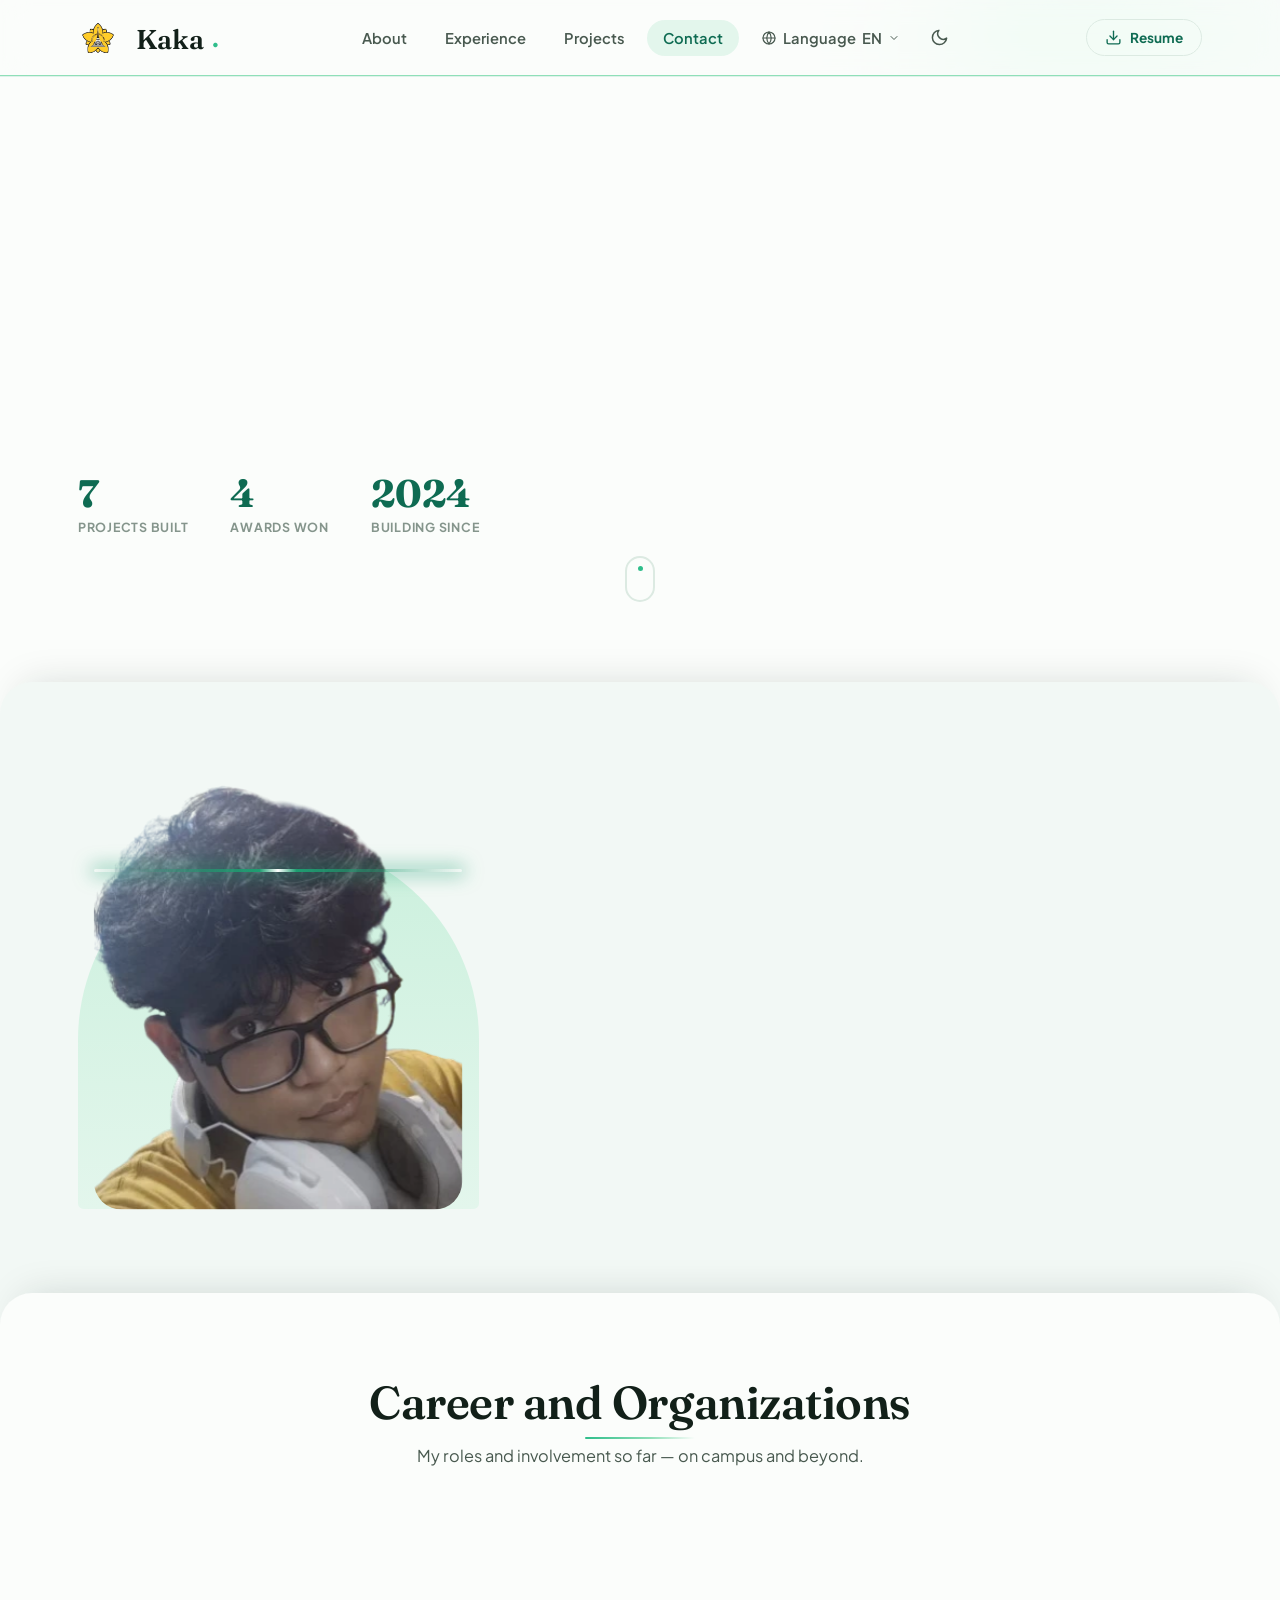
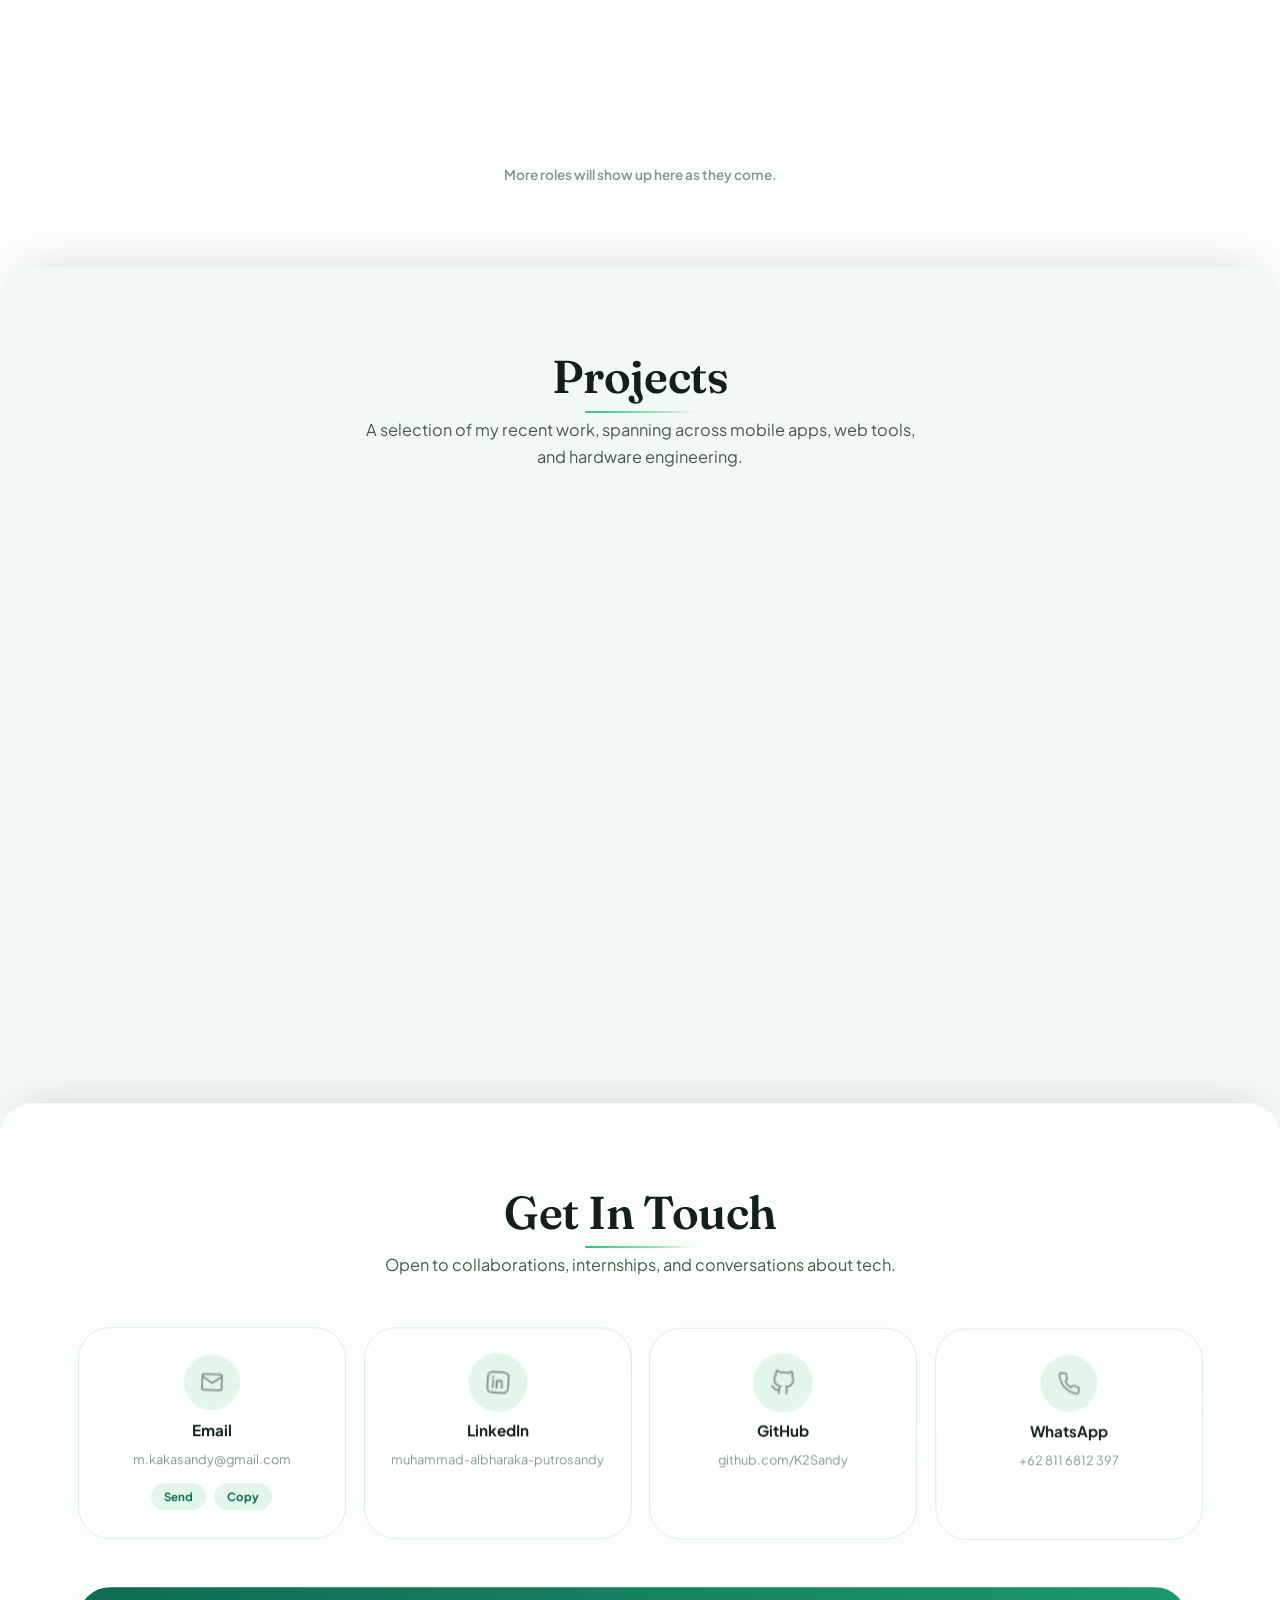
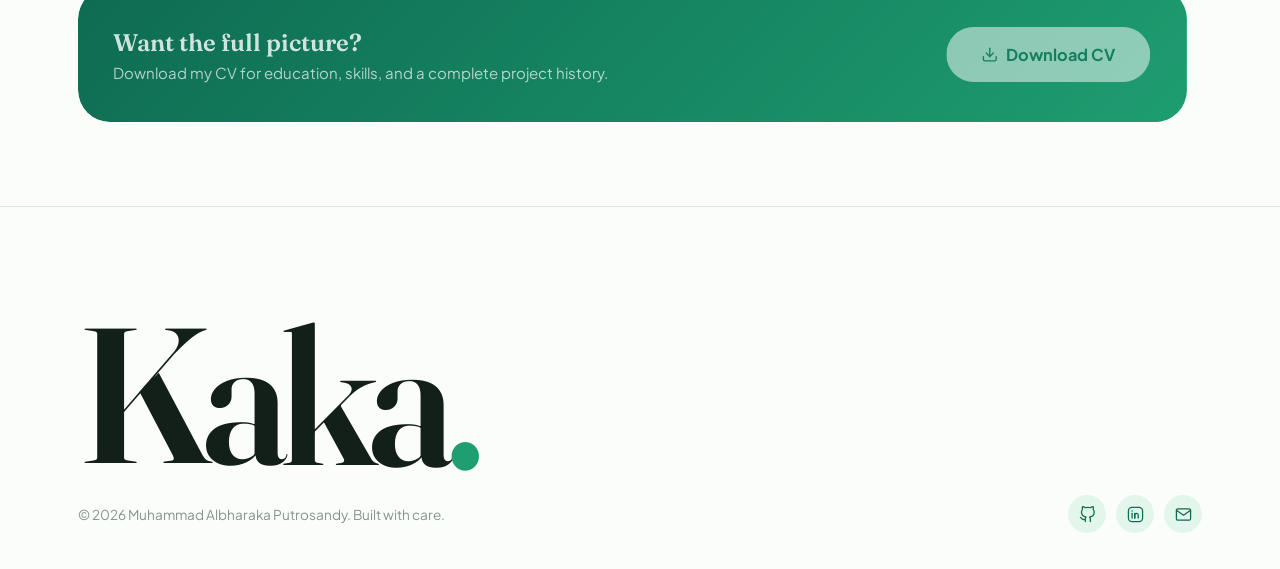
==== commit 90507012: "sizing" ====
--- a/index.html
+++ b/index.html
@@ -31,7 +31,7 @@
 
 <link rel="stylesheet" href="assets/css/style.css?v=8" />
 <link rel="stylesheet" href="assets/css/enhance.css?v=6" />
-<link rel="stylesheet" href="assets/css/rail.css?v=3" />
+<link rel="stylesheet" href="assets/css/rail.css?v=5" />
 <noscript><style>.preloader { display: none !important; }</style></noscript>
 </head>
 <body>
@@ -420,7 +420,7 @@
 
 <script src="assets/js/projects-data.js?v=5"></script>
 <script src="assets/js/i18n.js?v=6"></script>
-<script src="assets/js/rail.js?v=3"></script>
+<script src="assets/js/rail.js?v=5"></script>
 <script src="assets/js/main.js?v=7"></script>
 <script src="assets/vendor/gsap.min.js"></script>
 <script src="assets/vendor/ScrollTrigger.min.js"></script>
--- a/assets/css/rail.css
+++ b/assets/css/rail.css
@@ -44,7 +44,7 @@
 
 /* ---------- cards ---------- */
 .rcard {
-  flex: 0 0 calc((100% - 40px) / 2.5);
+  flex: 0 0 calc((100% - 40px) / 2.3);
   scroll-snap-align: start;
   display: flex;
   flex-direction: column;
@@ -63,14 +63,14 @@
 .rcard-media img { width: 100%; height: 100%; object-fit: cover; display: block; transition: transform .5s var(--ease); }
 .rcard:hover .rcard-media img { transform: scale(1.04); }
 .rcard-media .icon-emoji { font-size: 3rem; }
-.rcard-body { padding: 18px 20px 20px; display: flex; flex-direction: column; gap: 10px; flex: 1; }
-.rcard-top { display: flex; align-items: center; gap: 10px; font-size: .74rem; color: var(--ink-faint); font-weight: 600; }
+.rcard-body { padding: 20px 22px 22px; display: flex; flex-direction: column; gap: 11px; flex: 1; }
+.rcard-top { display: flex; align-items: center; gap: 10px; font-size: .78rem; color: var(--ink-faint); font-weight: 600; }
 .rcard-num { font-family: var(--font-mono); color: var(--accent-text); }
 .rcard-period { margin-left: auto; }
 .rcard-name { font-family: var(--font-display); font-size: 1.55rem; line-height: 1.1; margin: 0; font-weight: 600; }
 .rcard-name .brand-a { color: var(--mint-600); }
 .rcard-tagline {
-  margin: 0; font-size: .88rem; line-height: 1.55; color: var(--ink-soft);
+  margin: 0; font-size: .92rem; line-height: 1.55; color: var(--ink-soft);
   display: -webkit-box; -webkit-line-clamp: 3; -webkit-box-orient: vertical; overflow: hidden;
 }
 .rcard-foot { margin-top: auto; padding-top: 6px; display: flex; align-items: center; justify-content: space-between; gap: 10px; }
@@ -88,7 +88,7 @@
   text-align: center;
   padding: 28px;
   gap: 8px;
-  min-height: 300px;
+  min-height: 340px;
 }
 .rcard--ghost:hover { transform: none; box-shadow: none; border-color: var(--line); }
 .rcard--ghost .ghost-plus { width: 46px; height: 46px; border-radius: 50%; display: grid; place-items: center; background: var(--mint-mist); color: var(--accent-text); font-size: 1.4rem; }
